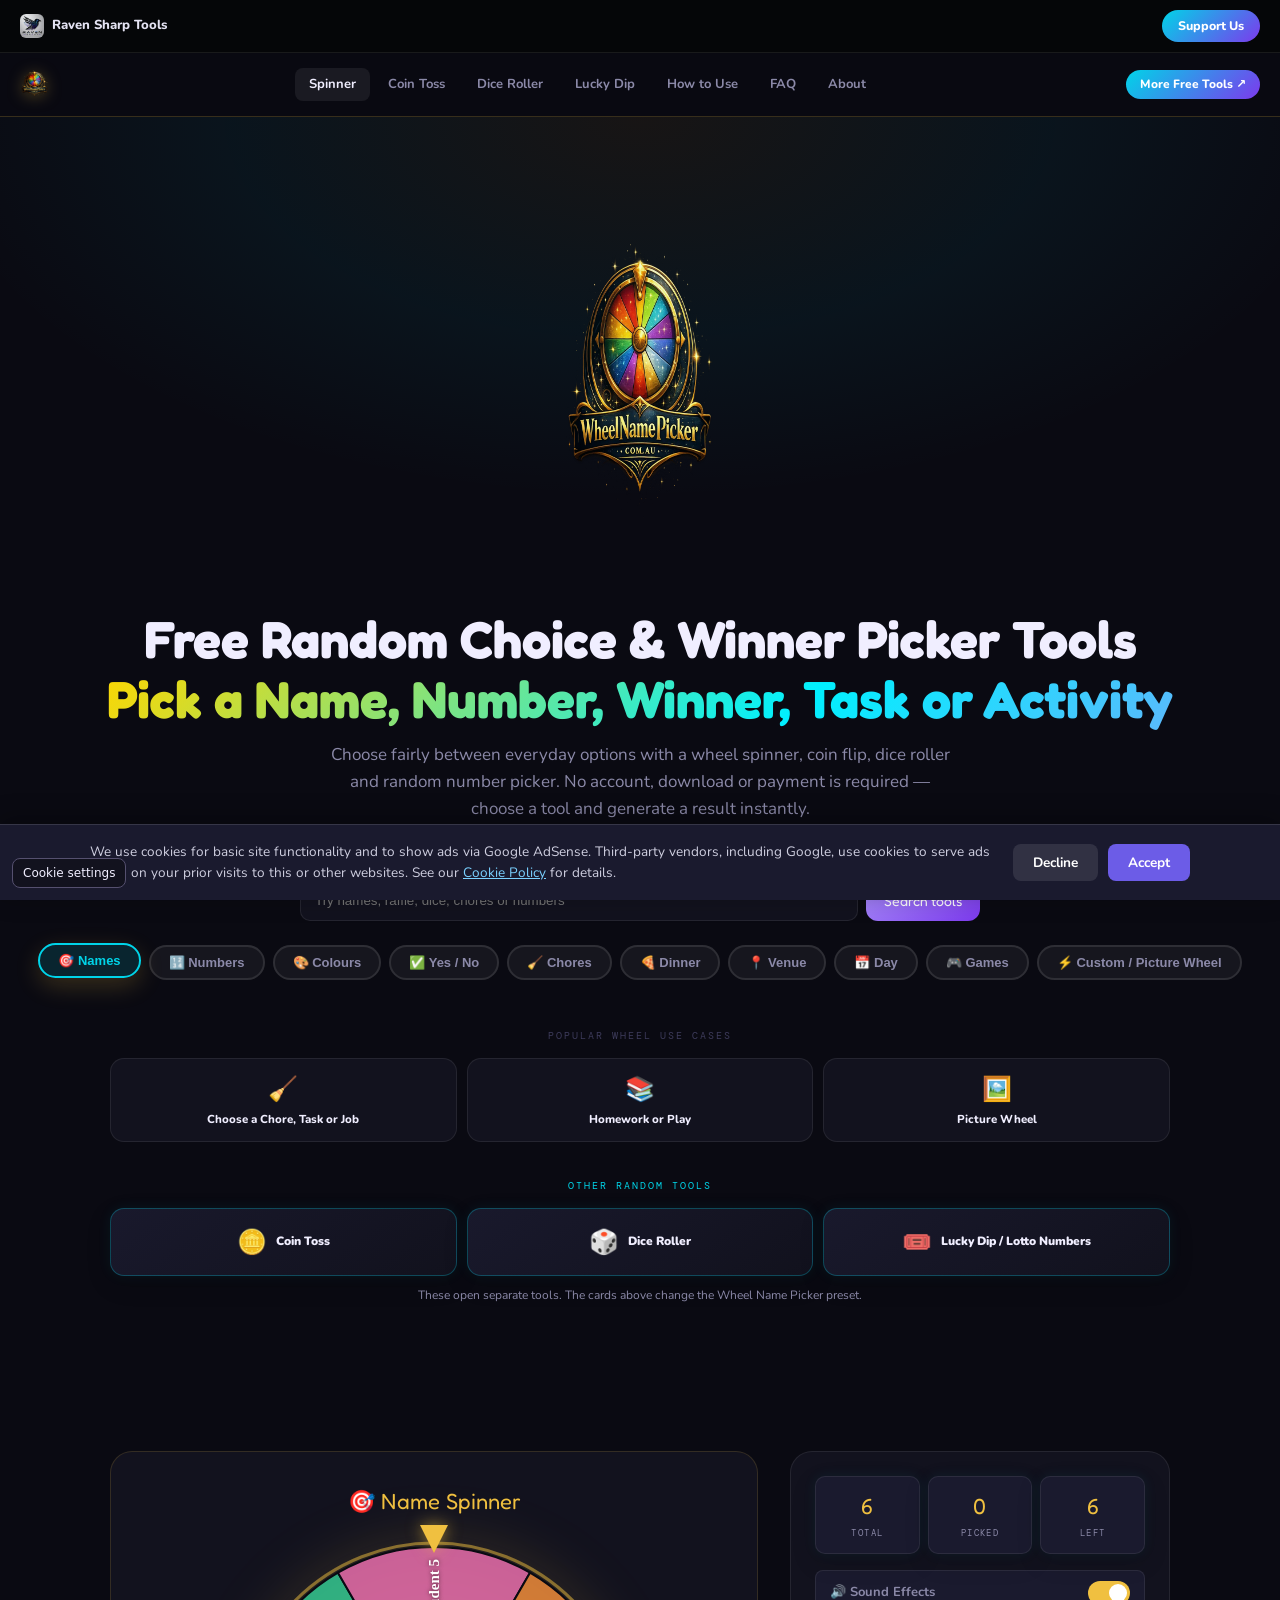
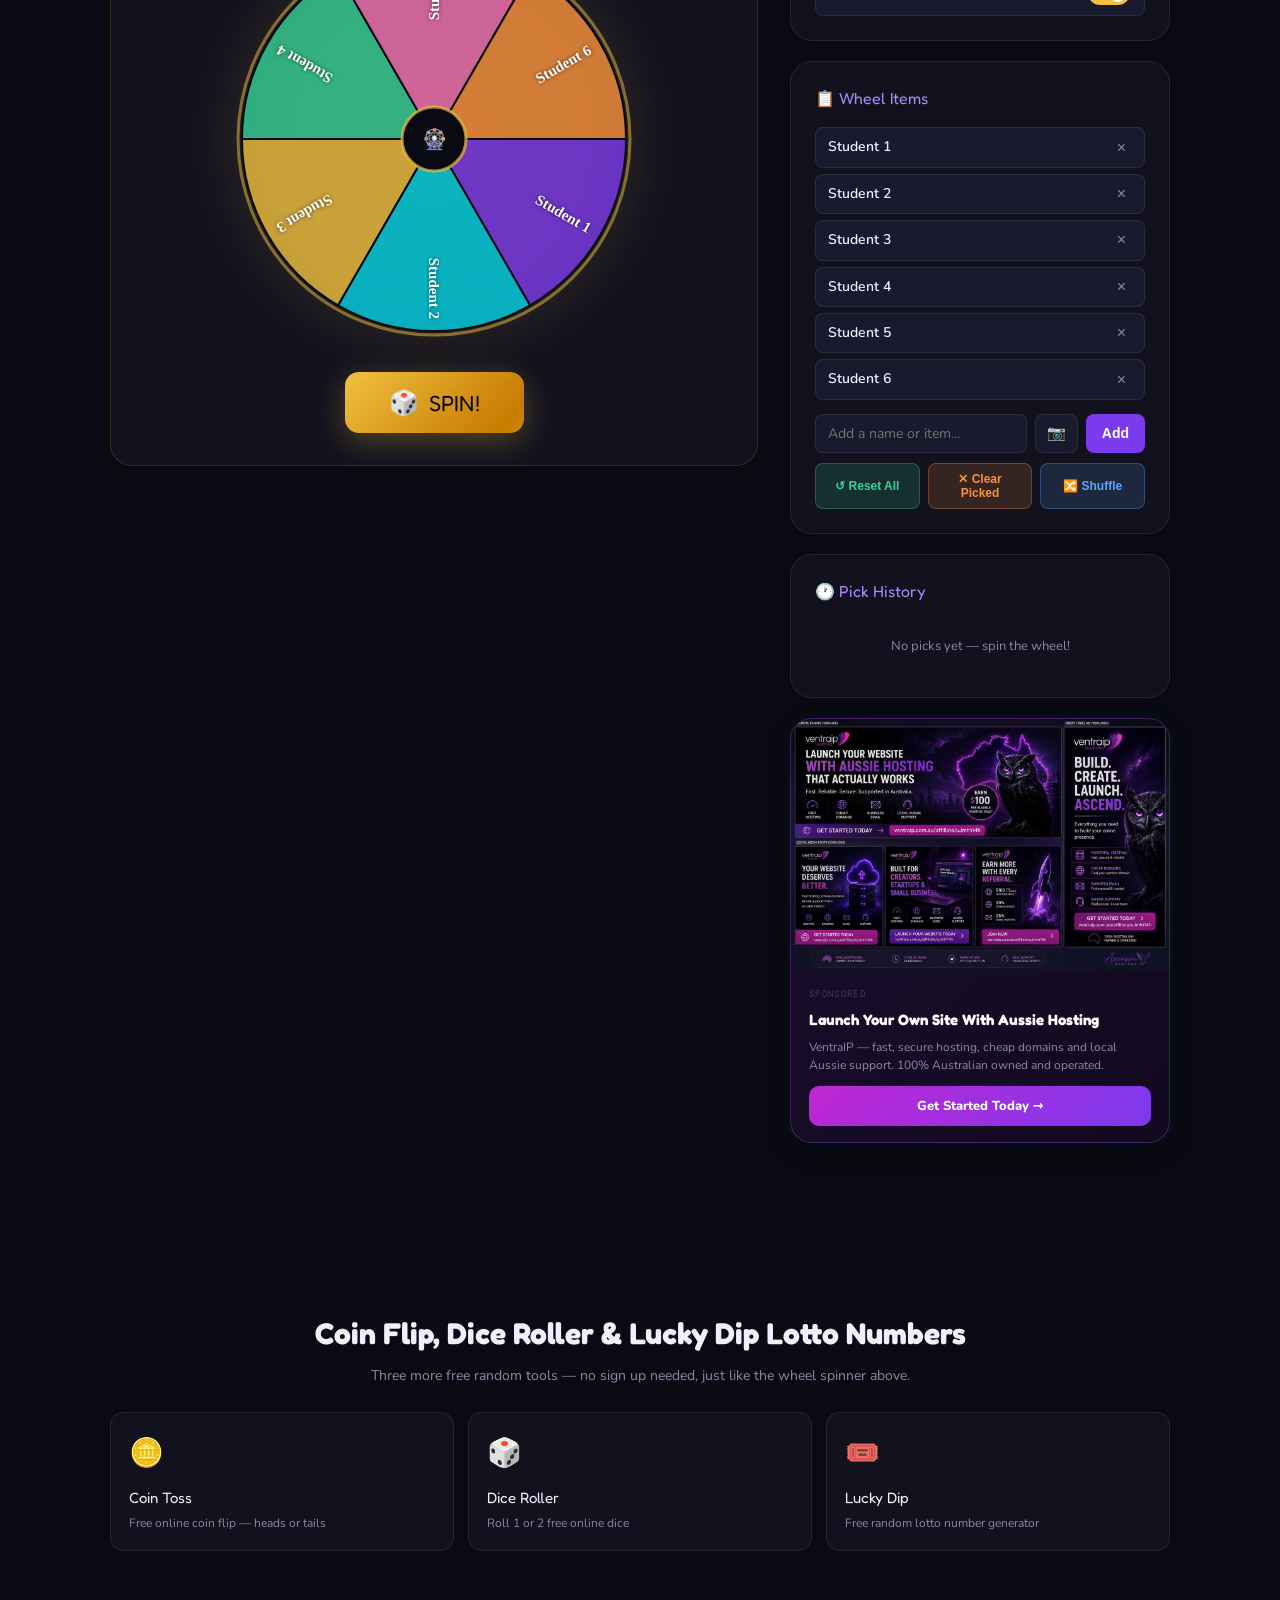
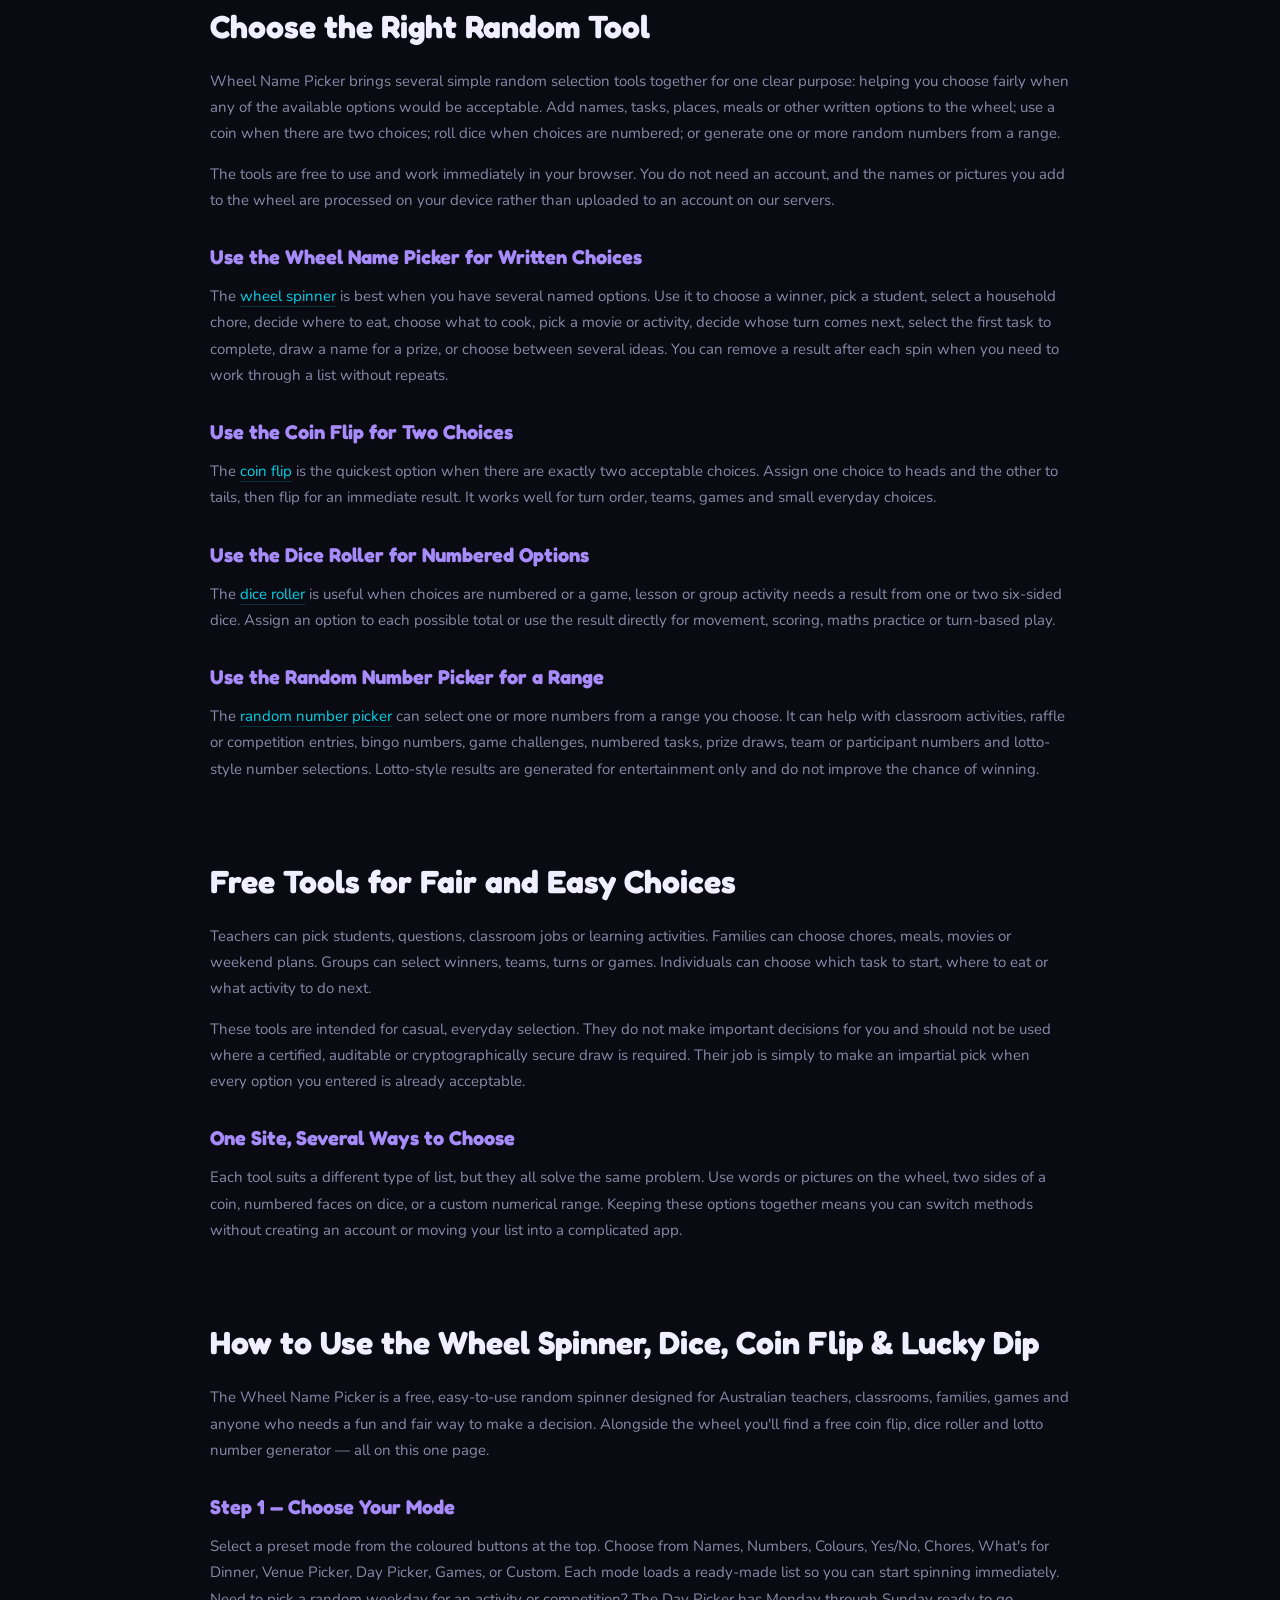
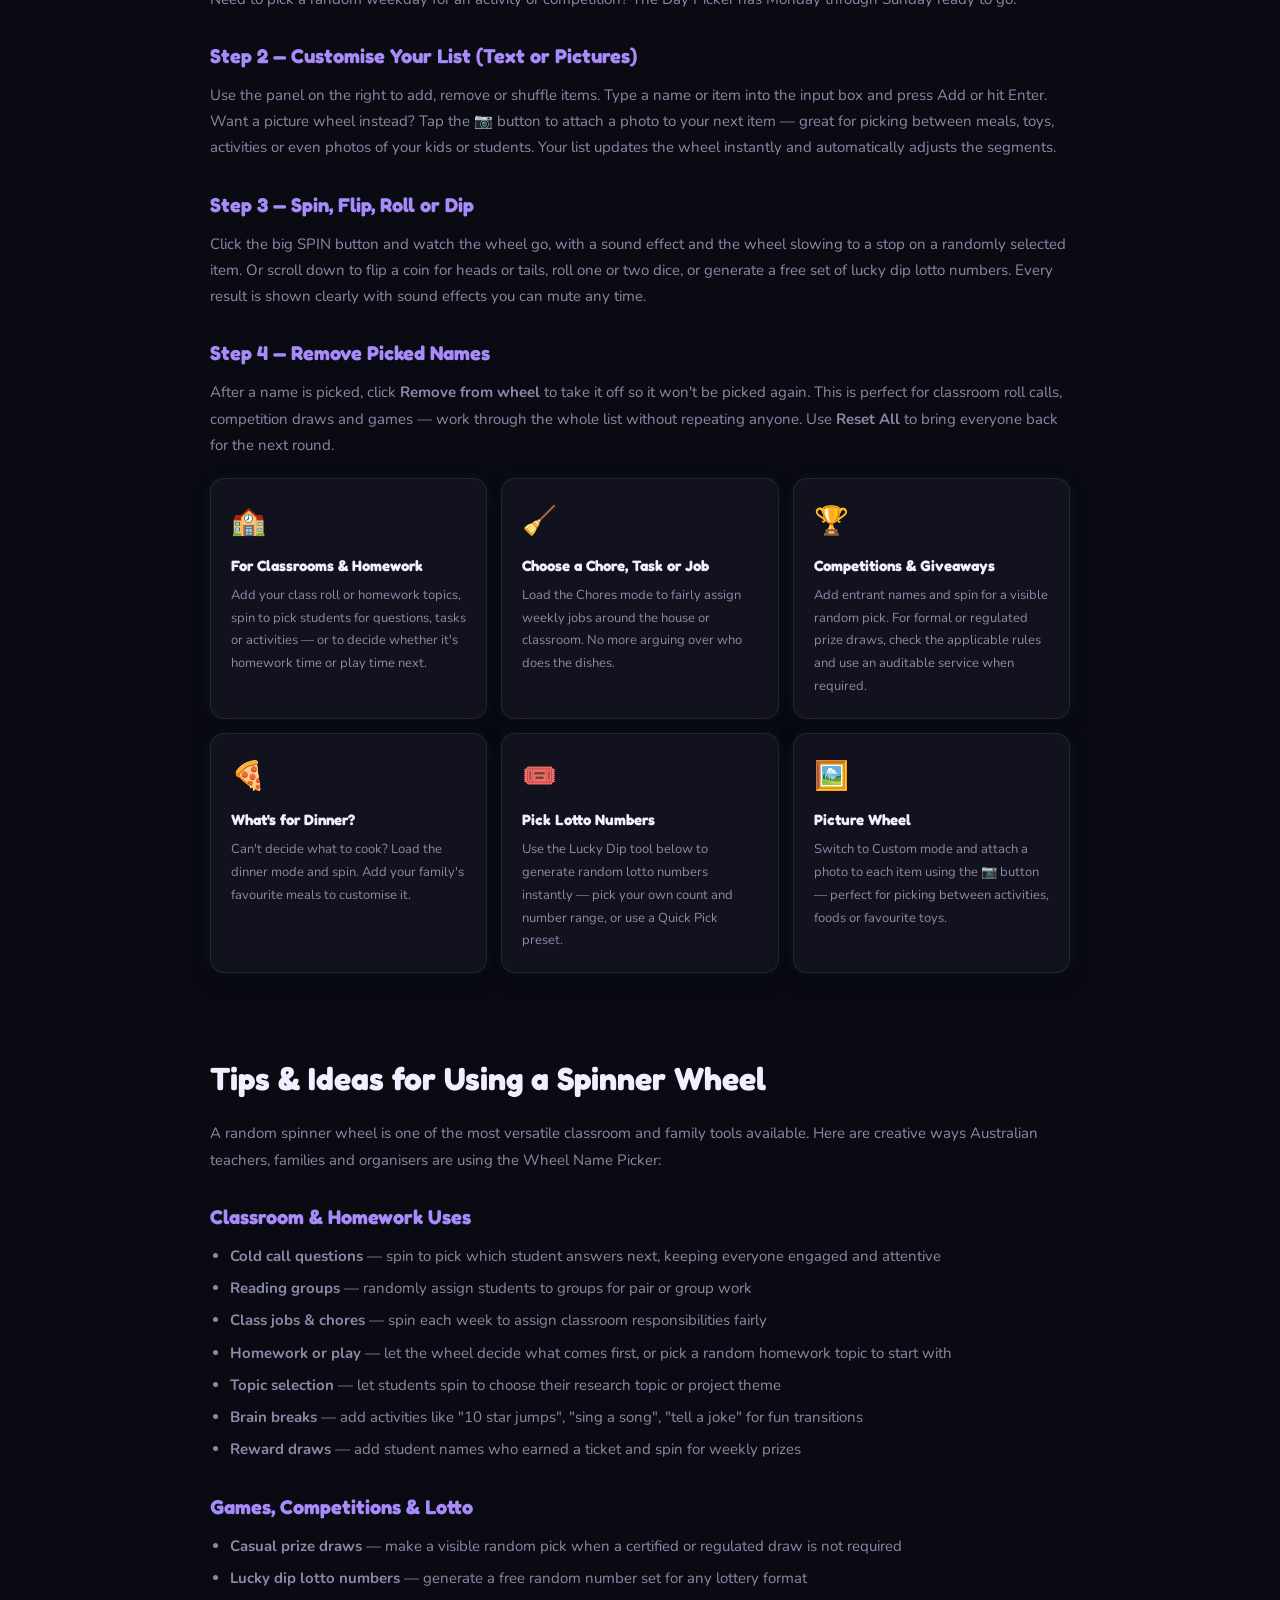
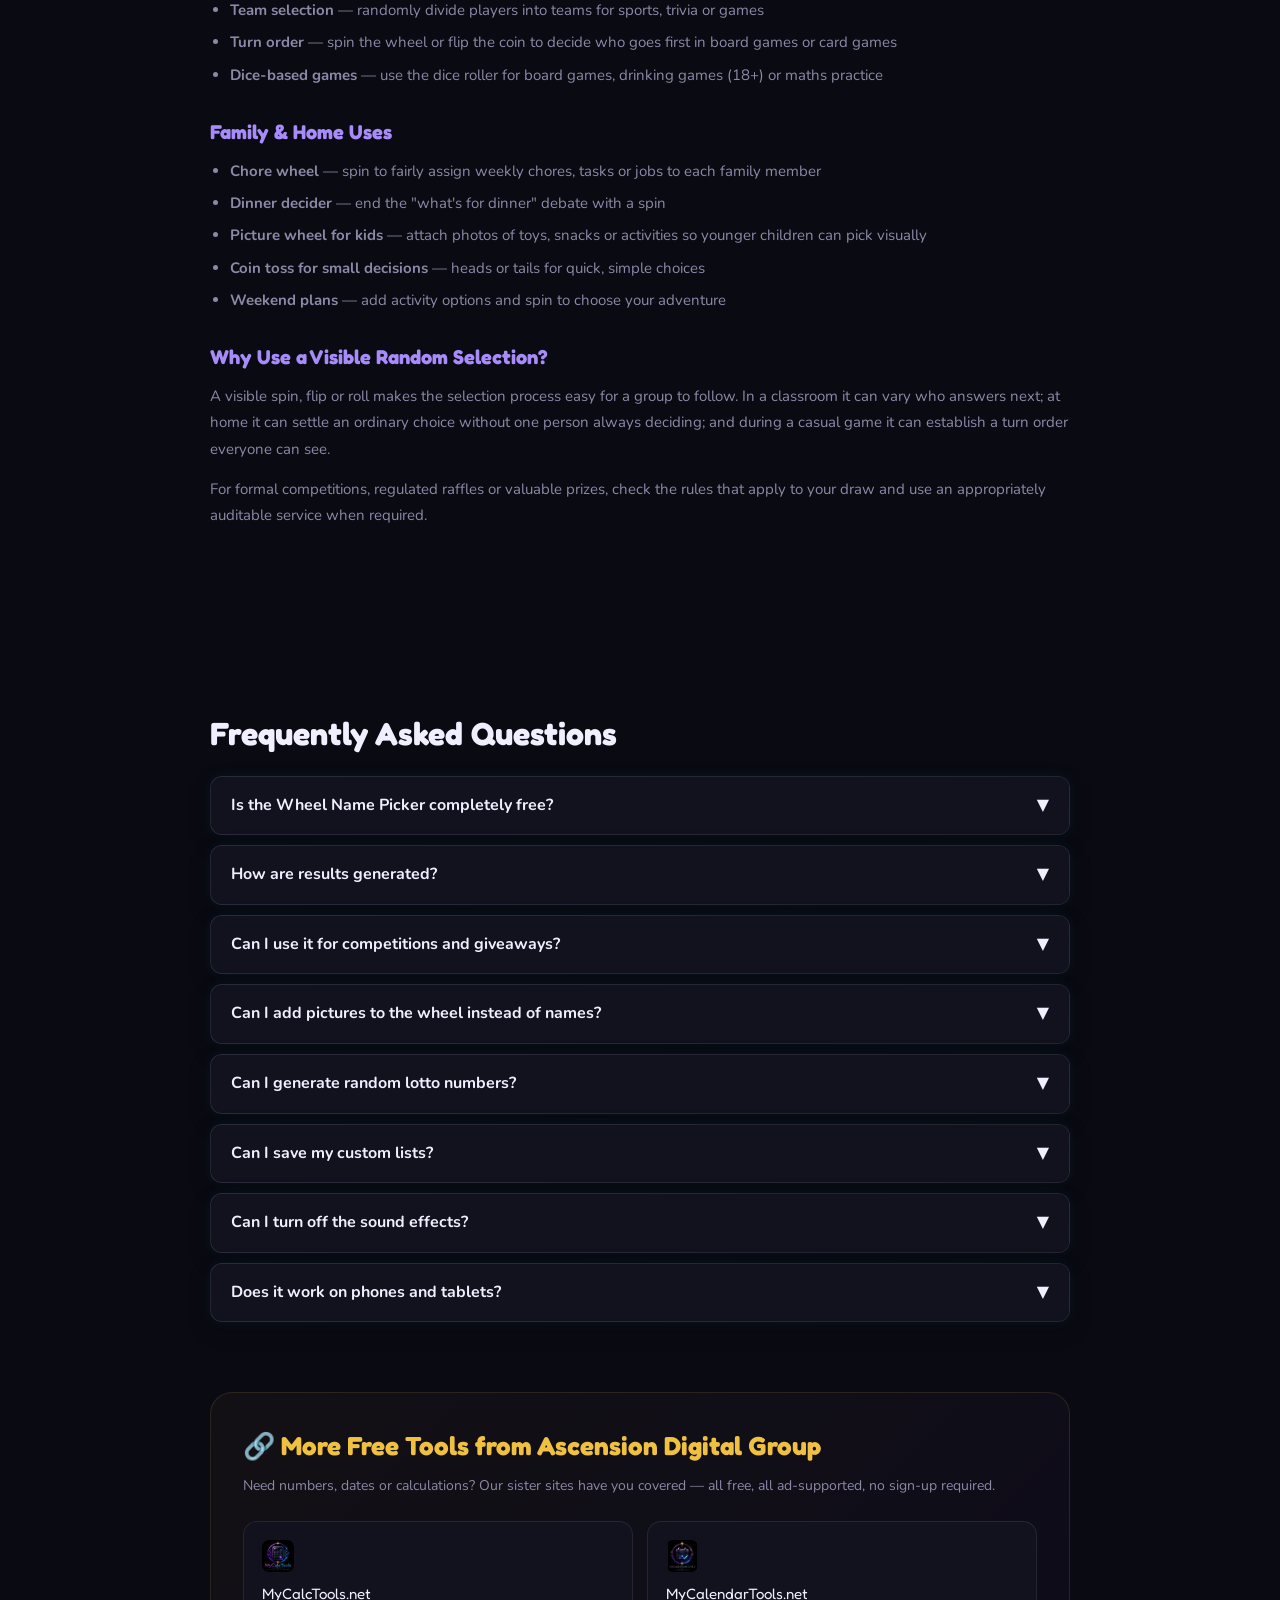
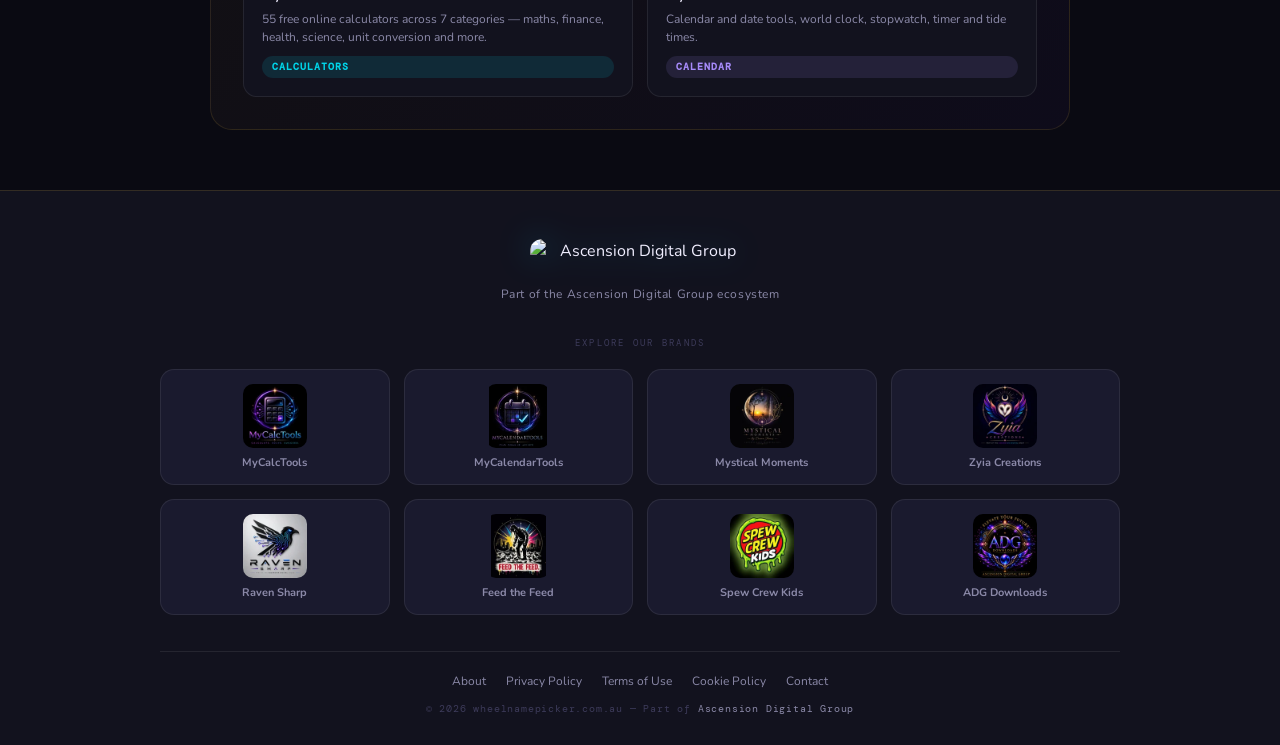
==== index.html @ 448957c5 "Fix Wheel overlap footer branding and missed card colours" ====
<!DOCTYPE html>
<html lang="en">
<head>
<meta charset="UTF-8"/>
<meta name="viewport" content="width=device-width,initial-scale=1.0"/>
<meta name="description" content="Free wheel spinner and random picker for names, numbers, chores, classrooms and games, plus coin flip, dice roller and lucky-dip tools. No sign-up.">
<meta name="keywords" content="wheel spinner, random name picker, classroom spinner, teacher tool, random picker australia, name wheel, spin the wheel, random game picker, competition wheel, prize draw, raffle wheel, weekday picker, random number generator, colour picker, classroom games, party games, teacher resources australia, decision maker, random selector, school activities, giveaway picker, team picker, group selector, random day picker, what to eat spinner, venue picker, activity wheel, brain break games, student picker, cold call tool, chore wheel, family games, random choice maker, fair picker, equal chance, classroom management, engagement tool, coin flip online, coin toss online free, online dice roller, roll a dice online, lotto number generator australia, lucky dip generator, random lotto numbers, pick lotto numbers online, quick pick lotto, chore picker for kids, homework picker, random picker for kids, picture wheel spinner, spin the wheel with photos"/>
<title>Free Wheel Spinner &amp; Random Name Picker</title>

<!-- Open Graph -->
<meta property="og:title" content="Wheel Name Picker — Free Random Spinner, Dice Roller, Coin Flip & Lotto Numbers"/>
<meta property="og:description" content="Free random spinner for teachers, classrooms, families and games. Spin to pick names, numbers, colours, weekdays, chores, venues and lotto numbers. Plus a free coin flip, dice roller and lucky dip generator. No sign up needed."/>
<meta property="og:type" content="website"/>
<meta property="og:url" content="https://wheelnamepicker.com.au/"/>
<meta property="og:image" content="https://wheelnamepicker.com.au/logo.png"/>
<meta name="twitter:card" content="summary_large_image"/>
<meta name="robots" content="index, follow"/>
<link rel="canonical" href="https://wheelnamepicker.com.au/">

<!-- Schema.org structured data -->
<script type="application/ld+json">
{
  "@context": "https://schema.org",
  "@graph": [
    {
      "@type": "WebApplication",
      "@id": "https://wheelnamepicker.com.au/#app",
      "name": "Wheel Name Picker",
      "url": "https://wheelnamepicker.com.au/",
      "description": "Free online random wheel spinner, coin flip, dice roller and lotto number generator for teachers, classrooms, families and anyone who needs a fair, fun way to make a decision. Pick random names, numbers, colours, weekdays, chores, dinner options, venues and lotto numbers.",
      "applicationCategory": "UtilitiesApplication",
      "operatingSystem": "All",
      "offers": { "@type": "Offer", "price": "0", "priceCurrency": "AUD" },
      "publisher": { "@type": "Organization", "@id": "https://ascensiondigitalgroup.com/#org" }
    },
    {
      "@type": "WebSite",
      "@id": "https://wheelnamepicker.com.au/#site",
      "url": "https://wheelnamepicker.com.au/",
      "name": "Wheel Name Picker",
      "description": "Free random spinner wheel, dice roller, coin flip and lotto number generator for Australian teachers, classrooms, families and games.",
      "publisher": { "@type": "Organization", "@id": "https://ascensiondigitalgroup.com/#org" },
      "potentialAction": {
        "@type": "SearchAction",
        "target": "https://wheelnamepicker.com.au/?q={search_term_string}",
        "query-input": "required name=search_term_string"
      }
    },
    {
      "@type": "Organization",
      "@id": "https://ascensiondigitalgroup.com/#org",
      "name": "Ascension Digital Group",
      "url": "https://ascensiondigitalgroup.com",
      "sameAs": ["https://mycalctools.net","https://mycalendartools.net","https://wheelnamepicker.com.au"]
    },
    {
      "@type": "BreadcrumbList",
      "itemListElement": [{ "@type": "ListItem", "position": 1, "name": "Home", "item": "https://wheelnamepicker.com.au/" }]
    },
    {
      "@type": "FAQPage",
      "mainEntity": [
        { "@type": "Question", "name": "Is the Wheel Name Picker completely free?", "acceptedAnswer": { "@type": "Answer", "text": "Yes — completely free. No sign up, no account, no downloads required. The site is supported by advertising so the tool remains free for everyone." } },
        { "@type": "Question", "name": "Is the result truly random?", "acceptedAnswer": { "@type": "Answer", "text": "Yes. The wheel, dice, coin and lotto generator all use JavaScript's built-in random number generator. Every item or number has an equal chance of being selected." } },
        { "@type": "Question", "name": "Can I use this for competitions and prize draws?", "acceptedAnswer": { "@type": "Answer", "text": "Absolutely. Add all participant names, spin to pick a winner. Each entry has an equal and fair chance of being selected, making it ideal for giveaways, raffles and competitions." } },
        { "@type": "Question", "name": "Does it work on phones and tablets?", "acceptedAnswer": { "@type": "Answer", "text": "Yes — fully responsive and works on all devices including iPhones, Android phones, iPads and tablets." } },
        { "@type": "Question", "name": "Can I generate random lotto numbers?", "acceptedAnswer": { "@type": "Answer", "text": "Yes. The Lucky Dip tool generates random lotto-style number sets — choose how many numbers and the maximum number, or use the Quick Pick presets for standard Australian lotto formats." } },
        { "@type": "Question", "name": "Can I add pictures to the wheel instead of just names?", "acceptedAnswer": { "@type": "Answer", "text": "Yes. Use the image upload option next to the add-item box to attach a photo to any wheel segment — great for picking between foods, toys, activities or photos of your kids." } }
      ]
    }
  ]
}
</script>

<link rel="preconnect" href="https://fonts.googleapis.com"/>
<link href="https://fonts.googleapis.com/css2?family=Nunito:wght@400;600;700;800;900&family=Fredoka+One&family=DM+Mono:wght@400;500&display=swap" rel="stylesheet"/>



<style>
*,*::before,*::after{box-sizing:border-box;margin:0;padding:0}
html{scroll-behavior:smooth}
:root{
  --bg:#0a0a12;--surf:#12121e;--surf2:#1a1a2e;--bdr:rgba(255,255,255,.08);
  --text:#f0eeff;--muted:#8b89a8;--subtle:#3d3b5a;
  --cyan:#00d4e8;--cyan2:#00f0ff;--violet:#7c3aed;--violet2:#a78bfa;
  --gold:#f0c040;--gold2:#ffd700;--green:#34d399;--pink:#f472b6;--orange:#fb923c;
  --red:#f87171;--blue:#60a5fa;
  --ff:'Nunito',system-ui,sans-serif;--ffd:'Fredoka One',cursive;--ffm:'DM Mono',monospace;
  --r:14px;--r2:22px;
}
body{font-family:var(--ff);background:var(--bg);color:var(--text);line-height:1.6;-webkit-font-smoothing:antialiased;overflow-x:hidden}
a{color:inherit;text-decoration:none}
img{display:block;max-width:100%}
::selection{background:rgba(0,212,232,.2)}
::-webkit-scrollbar{width:4px}::-webkit-scrollbar-thumb{background:var(--violet);border-radius:99px}

@keyframes spin-anim{from{transform:rotate(0deg)}to{transform:rotate(var(--spin-deg,1800deg))}}
@keyframes float{0%,100%{transform:translateY(0)}50%{transform:translateY(-8px)}}
@keyframes pulse{0%,100%{opacity:.6;transform:scale(1)}50%{opacity:1;transform:scale(1.08)}}
@keyframes confetti-fall{0%{transform:translateY(-20px) rotate(0deg);opacity:1}100%{transform:translateY(100vh) rotate(720deg);opacity:0}}
@keyframes pop-in{0%{transform:scale(.5);opacity:0}60%{transform:scale(1.15)}100%{transform:scale(1);opacity:1}}
@keyframes shimmer{0%,100%{background-position:0% 50%}50%{background-position:100% 50%}}
@keyframes fade-up{from{opacity:0;transform:translateY(20px)}to{opacity:1;transform:translateY(0)}}
@keyframes gold-glow{0%,100%{filter:drop-shadow(0 0 8px rgba(240,192,64,.4))}50%{filter:drop-shadow(0 0 18px rgba(240,192,64,.8))}}
@keyframes coin-flip{0%{transform:rotateY(0)}100%{transform:rotateY(var(--coin-deg,1800deg))}}
@keyframes dice-roll{0%{transform:rotate(0) scale(1)}50%{transform:rotate(180deg) scale(1.15)}100%{transform:rotate(360deg) scale(1)}}

/* NAV */
.rs-raven-strip{background:#050608;border-bottom:1px solid rgba(255,255,255,.08);padding:10px 20px;display:flex;align-items:center;justify-content:space-between;gap:12px}
.rs-raven-strip-link{display:flex;align-items:center;gap:8px;text-decoration:none;opacity:.95;transition:opacity .2s}
.rs-raven-strip-link:hover{opacity:1}
.rs-raven-strip-link img{width:24px;height:24px;border-radius:6px;object-fit:cover}
.rs-raven-strip-link span{font-family:'Nunito',sans-serif;font-size:.82rem;font-weight:800;color:#f0eeff;white-space:nowrap}
.rs-support-btn{background:linear-gradient(135deg,var(--cyan),var(--violet));color:#fff;font-family:'Nunito',sans-serif;font-size:.78rem;font-weight:800;padding:6px 16px;border-radius:20px;text-decoration:none;white-space:nowrap;transition:opacity .2s}
.rs-support-btn:hover{opacity:.88}
/* AD SLOT WRAPPER — fixed reservation, no more collapsing gaps */
.ad-slot-wrap{max-width:970px;margin:0 auto;padding:0 20px 16px;min-height:100px;display:flex;align-items:center;justify-content:center;overflow:hidden}
.ad-slot-wrap .adsbygoogle{width:100%;max-height:280px}
nav{position:sticky;top:0;z-index:100;background:rgba(10,10,18,.95);backdrop-filter:blur(16px);border-bottom:1px solid rgba(240,192,64,.2);padding:0 20px;height:64px;display:flex;align-items:center;justify-content:space-between}
.nav-logo{display:flex;align-items:center;gap:10px}
.nav-logo img{height:44px;width:auto;filter:drop-shadow(0 2px 8px rgba(240,192,64,.3))}
.nav-logo-text{font-family:var(--ffd);font-size:18px;color:var(--gold);display:none}
.nav-links{display:flex;gap:4px}
.nav-links a{padding:6px 14px;font-size:13px;font-weight:700;color:var(--muted);border-radius:8px;transition:all .2s}
.nav-links a:hover,.nav-links a.active{color:var(--text);background:rgba(255,255,255,.07)}
.nav-right{display:flex;align-items:center;gap:8px}
.nav-badge{background:linear-gradient(135deg,var(--cyan),var(--violet));padding:5px 14px;border-radius:20px;font-size:12px;font-weight:800;color:#fff;transition:opacity .2s}
.nav-badge:hover{opacity:.85}

/* HERO */
.hero{text-align:center;padding:52px 20px 36px;position:relative;overflow:hidden}
.hero::before{content:'';position:absolute;inset:0;background:radial-gradient(ellipse 80% 60% at 50% 0%,rgba(240,192,64,.06) 0%,rgba(0,212,232,.05) 40%,transparent 70%)}
.hero-logo{margin:0 auto 20px;width:160px;animation:gold-glow 3s ease-in-out infinite}
.hero h1{font-family:var(--ffd);font-size:clamp(28px,5vw,52px);line-height:1.15;margin-bottom:12px}
.hero h1 span{background:linear-gradient(135deg,var(--gold2),var(--cyan2),var(--violet2),var(--gold2));background-size:200%;-webkit-background-clip:text;-webkit-text-fill-color:transparent;background-clip:text;animation:shimmer 4s ease infinite}
.hero p{font-size:17px;color:var(--muted);max-width:620px;margin:0 auto 24px}
.mode-pills{display:flex;flex-wrap:wrap;gap:8px;justify-content:center;margin-bottom:12px}
.mode-pill{padding:8px 18px;border-radius:30px;font-size:13px;font-weight:800;cursor:pointer;border:2px solid transparent;transition:all .25s;display:flex;align-items:center;gap:6px}
.mode-pill:hover{transform:translateY(-2px)}
.mode-pill.active{transform:translateY(-2px);box-shadow:0 8px 24px rgba(240,192,64,.2)}

/* USE CASES STRIP */
.usecase-strip{max-width:1100px;margin:0 auto;padding:0 20px 36px}
.usecase-strip-label{font-family:var(--ffm);font-size:10px;letter-spacing:.2em;text-transform:uppercase;color:var(--subtle);text-align:center;margin-bottom:14px}
.usecase-grid{display:grid;grid-template-columns:repeat(auto-fit,minmax(150px,1fr));gap:10px}
.usecase-card{background:var(--surf);border:1px solid var(--bdr);border-radius:14px;padding:14px 10px;text-align:center;cursor:pointer;transition:all .2s}
.usecase-card:hover{border-color:rgba(240,192,64,.4);transform:translateY(-2px);background:var(--surf2)}
.usecase-card .uc-icon{font-size:24px;margin-bottom:6px}
.usecase-card .uc-label{font-size:11.5px;font-weight:800;color:var(--text)}
.usecase-card{font-family:var(--ff);color:inherit;width:100%}
.tool-shortcuts{max-width:1100px;margin:0 auto;padding:0 20px 40px}
.tool-shortcuts-label{font-family:var(--ffm);font-size:10px;letter-spacing:.2em;text-transform:uppercase;color:var(--cyan);text-align:center;margin-bottom:14px}
.tool-shortcuts-grid{display:grid;grid-template-columns:repeat(3,minmax(0,1fr));gap:10px}
.tool-shortcut-card{display:flex;align-items:center;justify-content:center;gap:9px;background:linear-gradient(145deg,rgba(26,26,46,.96),rgba(18,18,30,.96));border:1px solid rgba(0,212,232,.28);border-radius:14px;padding:14px 12px;text-align:center;transition:all .2s;box-shadow:0 8px 24px rgba(0,0,0,.16),0 0 14px rgba(0,212,232,.07)}
.tool-shortcut-card:hover{border-color:rgba(0,212,232,.55);transform:translateY(-2px);box-shadow:0 10px 28px rgba(0,0,0,.2),0 0 20px rgba(0,212,232,.12)}
.tip-card,.stat-box,.faq-item,.affiliate-panel{background:linear-gradient(145deg,rgba(26,26,46,.96),rgba(18,18,30,.96));border:1px solid rgba(124,58,237,.34);box-shadow:0 8px 24px rgba(0,0,0,.16),0 0 14px rgba(0,212,232,.07)}
.tip-card:hover,.faq-item:hover{border-color:rgba(0,212,232,.5);box-shadow:0 10px 28px rgba(0,0,0,.2),0 0 20px rgba(0,212,232,.12)}
.tool-shortcut-card .tool-icon{font-size:24px}
.tool-shortcut-card .tool-label{font-size:12px;font-weight:900;color:var(--text)}
.tool-shortcuts-note{font-size:12px;color:var(--muted);text-align:center;margin-top:10px}
@media(max-width:620px){.tool-shortcuts-grid{grid-template-columns:1fr}.tool-shortcut-card{justify-content:flex-start;padding-left:20px}}

/* MAIN LAYOUT */
.main-wrap{max-width:1100px;margin:0 auto;padding:0 20px 60px;display:grid;grid-template-columns:1fr 380px;gap:32px;align-items:start}
@media(max-width:860px){.main-wrap{grid-template-columns:1fr}}

/* WHEEL CONTAINER */
.wheel-wrap{background:var(--surf);border:1px solid rgba(240,192,64,.15);border-radius:var(--r2);padding:32px;text-align:center;position:relative}
.wheel-title{font-family:var(--ffd);font-size:22px;margin-bottom:20px;color:var(--gold)}
.canvas-wrap{position:relative;display:inline-block;margin-bottom:24px}
#wheelCanvas{border-radius:50%;display:block;filter:drop-shadow(0 0 30px rgba(240,192,64,.2));transition:filter .3s}
#wheelCanvas.spinning{filter:drop-shadow(0 0 50px rgba(240,192,64,.45))}
.wheel-pointer{position:absolute;top:-14px;left:50%;transform:translateX(-50%);width:0;height:0;border-left:14px solid transparent;border-right:14px solid transparent;border-top:28px solid var(--gold);filter:drop-shadow(0 0 8px rgba(240,192,64,.6));z-index:10}
.spin-btn{display:inline-flex;align-items:center;gap:10px;padding:16px 44px;border-radius:14px;font-family:var(--ffd);font-size:22px;background:linear-gradient(135deg,var(--gold),#c87c00,var(--gold));background-size:200%;color:#0a0a12;border:none;cursor:pointer;transition:all .3s;box-shadow:0 8px 32px rgba(240,192,64,.3);animation:shimmer 3s ease infinite}
.spin-btn:hover:not(:disabled){transform:translateY(-3px);box-shadow:0 12px 40px rgba(240,192,64,.5)}
.spin-btn:disabled{opacity:.5;cursor:not-allowed;transform:none}
.spin-btn .icon{font-size:24px;animation:float 2s ease-in-out infinite}
.result-banner{margin-top:24px;padding:20px 28px;border-radius:16px;background:linear-gradient(135deg,rgba(240,192,64,.1),rgba(0,212,232,.08));border:2px solid rgba(240,192,64,.35);display:none;animation:pop-in .4s ease}
.result-banner.show{display:block}
.result-label{font-family:var(--ffm);font-size:11px;letter-spacing:.2em;text-transform:uppercase;color:var(--muted);margin-bottom:6px}
.result-value{font-family:var(--ffd);font-size:32px;color:var(--gold2)}
.result-img{width:64px;height:64px;border-radius:12px;object-fit:cover;margin:0 auto 8px;border:2px solid var(--gold)}
.result-actions{display:flex;gap:8px;justify-content:center;margin-top:14px;flex-wrap:wrap}
.btn-sm{padding:7px 16px;border-radius:8px;font-size:13px;font-weight:700;border:none;cursor:pointer;transition:all .2s}
.btn-remove{background:rgba(248,113,113,.15);color:var(--red);border:1px solid rgba(248,113,113,.3)}
.btn-remove:hover{background:rgba(248,113,113,.25)}
.btn-again{background:rgba(240,192,64,.15);color:var(--gold);border:1px solid rgba(240,192,64,.3)}
.btn-again:hover{background:rgba(240,192,64,.25)}

/* SIDEBAR */
.sidebar{display:flex;flex-direction:column;gap:20px}
.panel{background:var(--surf);border:1px solid var(--bdr);border-radius:var(--r2);padding:24px}
.panel-title{font-family:var(--ffd);font-size:16px;color:var(--violet2);margin-bottom:16px;display:flex;align-items:center;gap:8px}
.items-list{display:flex;flex-direction:column;gap:6px;max-height:280px;overflow-y:auto;margin-bottom:14px}
.item-row{display:flex;align-items:center;justify-content:space-between;padding:8px 12px;border-radius:8px;background:var(--surf2);border:1px solid var(--bdr);font-size:14px;font-weight:600;gap:8px}
.item-row .item-left{display:flex;align-items:center;gap:8px;overflow:hidden}
.item-row img.item-thumb{width:24px;height:24px;border-radius:6px;object-fit:cover;flex-shrink:0}
.item-row .del{background:none;border:none;color:var(--muted);cursor:pointer;font-size:16px;padding:2px 6px;border-radius:4px;transition:color .2s}
.item-row .del:hover{color:var(--red)}
.item-row.picked{opacity:.4;text-decoration:line-through}
.add-wrap{display:flex;gap:8px}
.add-input{flex:1;background:var(--surf2);border:1px solid var(--bdr);border-radius:8px;padding:9px 12px;color:var(--text);font-family:var(--ff);font-size:14px;outline:none;transition:border-color .2s;min-width:0}
.add-input:focus{border-color:var(--gold)}
.add-btn{padding:9px 16px;border-radius:8px;background:var(--violet);color:#fff;border:none;cursor:pointer;font-weight:700;font-size:14px;transition:all .2s}
.add-btn:hover{background:var(--violet2)}
.img-btn{padding:9px 11px;border-radius:8px;background:var(--surf2);border:1px solid var(--bdr);color:var(--muted);cursor:pointer;font-size:15px;transition:all .2s}
.img-btn:hover{border-color:var(--gold);color:var(--gold)}
.img-preview-row{display:none;align-items:center;gap:8px;margin-top:8px;padding:6px 10px;background:var(--surf2);border-radius:8px;font-size:12px;color:var(--muted)}
.img-preview-row.show{display:flex}
.img-preview-row img{width:28px;height:28px;border-radius:6px;object-fit:cover}
.img-preview-row .clear-img{margin-left:auto;background:none;border:none;color:var(--red);cursor:pointer;font-size:13px}
.action-row{display:flex;gap:8px;flex-wrap:wrap;margin-top:10px}
.action-btn{flex:1;min-width:80px;padding:8px 12px;border-radius:8px;font-size:12px;font-weight:700;border:none;cursor:pointer;transition:all .2s}
.btn-reset{background:rgba(52,211,153,.15);color:var(--green);border:1px solid rgba(52,211,153,.3)}
.btn-reset:hover{background:rgba(52,211,153,.25)}
.btn-clear-picked{background:rgba(251,146,60,.15);color:var(--orange);border:1px solid rgba(251,146,60,.3)}
.btn-clear-picked:hover{background:rgba(251,146,60,.25)}
.btn-shuffle{background:rgba(96,165,250,.15);color:var(--blue);border:1px solid rgba(96,165,250,.3)}
.btn-shuffle:hover{background:rgba(96,165,250,.25)}

/* SOUND TOGGLE */
.sound-row{display:flex;align-items:center;justify-content:space-between;padding:10px 14px;background:var(--surf2);border-radius:8px;border:1px solid var(--bdr)}
.sound-row span{font-size:13px;font-weight:700;color:var(--muted)}
.toggle{position:relative;width:42px;height:24px;cursor:pointer}
.toggle input{opacity:0;width:0;height:0}
.toggle-slider{position:absolute;inset:0;background:var(--subtle);border-radius:12px;transition:.3s}
.toggle-slider::before{content:'';position:absolute;width:18px;height:18px;left:3px;bottom:3px;background:#fff;border-radius:50%;transition:.3s}
.toggle input:checked+.toggle-slider{background:var(--gold)}
.toggle input:checked+.toggle-slider::before{transform:translateX(18px)}

/* STATS */
.stats-row{display:grid;grid-template-columns:1fr 1fr 1fr;gap:8px;margin-bottom:16px}
.stat-box{text-align:center;padding:12px 8px;background:var(--surf2);border-radius:10px;border:1px solid var(--bdr)}
.stat-n{font-family:var(--ffd);font-size:22px;color:var(--gold)}
.stat-l{font-family:var(--ffm);font-size:9px;letter-spacing:.15em;text-transform:uppercase;color:var(--muted);margin-top:2px}

/* HISTORY */
.history-list{display:flex;flex-direction:column;gap:6px;max-height:180px;overflow-y:auto}
.history-item{display:flex;align-items:center;justify-content:space-between;padding:7px 12px;border-radius:8px;background:var(--surf2);font-size:13px}
.history-item .hi-name{font-weight:700}
.history-item .hi-time{font-family:var(--ffm);font-size:10px;color:var(--muted)}
.history-empty{font-size:13px;color:var(--muted);text-align:center;padding:16px}

/* MINI TOOLS: COIN / DICE / LUCKY DIP */
.mini-tools{max-width:1100px;margin:0 auto;padding:0 20px 50px}
.mini-tools-head{text-align:center;margin-bottom:24px}
.mini-tools-head h2{font-family:var(--ffd);font-size:30px;color:var(--text);margin-bottom:8px}
.mini-tools-head p{font-size:14px;color:var(--muted)}
.mini-grid{display:grid;grid-template-columns:repeat(3,1fr);gap:20px}
@media(max-width:860px){.mini-grid{grid-template-columns:1fr}}
.mini-card{background:var(--surf);border:1px solid var(--bdr);border-radius:var(--r2);padding:28px 24px;text-align:center}
.mini-card h3{font-family:var(--ffd);font-size:19px;margin-bottom:6px;color:var(--gold)}
.mini-card .mini-sub{font-size:12.5px;color:var(--muted);margin-bottom:20px}

/* COIN */
.coin-stage{display:flex;justify-content:center;margin-bottom:18px;perspective:600px}
.coin{width:110px;height:110px;border-radius:50%;display:flex;align-items:center;justify-content:center;font-family:var(--ffd);font-size:15px;color:#0a0a12;background:linear-gradient(135deg,var(--gold2),var(--gold),#c87c00);box-shadow:0 8px 28px rgba(240,192,64,.35);border:3px solid #ffe9a8;transform-style:preserve-3d}
.coin.flipping{animation:coin-flip 1.1s cubic-bezier(.25,.8,.4,1)}
.coin-result{font-family:var(--ffd);font-size:24px;color:var(--gold2);min-height:32px;margin-bottom:14px}

/* DICE */
.dice-stage{display:flex;justify-content:center;gap:16px;margin-bottom:18px;flex-wrap:wrap}
.die{width:78px;height:78px;border-radius:16px;background:linear-gradient(145deg,#fff,#e6e6f0);display:grid;grid-template-columns:1fr 1fr 1fr;grid-template-rows:1fr 1fr 1fr;padding:12px;box-shadow:0 8px 24px rgba(0,0,0,.35);border:2px solid #d8d8e8}
.die.rolling{animation:dice-roll .5s ease-in-out 3}
.die .pip{width:13px;height:13px;border-radius:50%;background:#1a1a2e;align-self:center;justify-self:center;opacity:0}
.dice-result{font-family:var(--ffd);font-size:20px;color:var(--gold2);min-height:28px;margin-bottom:14px}
.dice-count-row{display:flex;gap:6px;justify-content:center;margin-bottom:16px}
.dice-count-btn{padding:6px 14px;border-radius:8px;font-size:12px;font-weight:800;border:1px solid var(--bdr);background:var(--surf2);color:var(--muted);cursor:pointer;transition:all .2s}
.dice-count-btn.active{border-color:var(--gold);color:var(--gold);background:rgba(240,192,64,.1)}

/* LUCKY DIP */
.lotto-balls{display:flex;flex-wrap:wrap;gap:8px;justify-content:center;margin-bottom:16px;min-height:48px;align-items:center}
.lotto-ball{width:42px;height:42px;border-radius:50%;background:linear-gradient(135deg,var(--violet2),var(--violet));display:flex;align-items:center;justify-content:center;font-family:var(--ffd);font-size:15px;color:#fff;box-shadow:0 4px 14px rgba(124,58,237,.4);animation:pop-in .35s ease}
.lotto-presets{display:flex;flex-wrap:wrap;gap:6px;justify-content:center;margin-bottom:14px}
.lotto-preset-btn{padding:6px 12px;border-radius:20px;font-size:11px;font-weight:800;border:1px solid var(--bdr);background:var(--surf2);color:var(--muted);cursor:pointer;transition:all .2s}
.lotto-preset-btn.active{border-color:var(--violet2);color:var(--violet2);background:rgba(124,58,237,.1)}
.lotto-custom-row{display:flex;gap:8px;margin-bottom:14px;justify-content:center;flex-wrap:wrap}
.lotto-custom-row label{font-size:11px;color:var(--muted);display:flex;flex-direction:column;gap:4px;text-align:left}
.lotto-custom-row input{width:70px;background:var(--surf2);border:1px solid var(--bdr);border-radius:8px;padding:7px 10px;color:var(--text);font-family:var(--ff);font-size:13px;outline:none}

.mini-btn{display:inline-flex;align-items:center;gap:8px;padding:13px 30px;border-radius:12px;font-family:var(--ffd);font-size:17px;border:none;cursor:pointer;transition:all .25s;color:#fff}
.mini-btn:hover{transform:translateY(-2px)}
.mini-btn.coin-btn{background:linear-gradient(135deg,var(--gold),#c87c00);color:#0a0a12}
.mini-btn.dice-btn{background:linear-gradient(135deg,var(--blue),#3b6fd4)}
.mini-btn.lotto-btn{background:linear-gradient(135deg,var(--violet2),var(--violet))}

/* CONTENT SECTIONS */
.content-section{max-width:900px;margin:0 auto;padding:0 20px 60px}
.content-section h2{font-family:var(--ffd);font-size:32px;margin-bottom:16px;color:var(--text)}
.content-section h3{font-family:var(--ffd);font-size:20px;margin:28px 0 10px;color:var(--violet2)}
.content-section p{font-size:15px;color:var(--muted);line-height:1.75;margin-bottom:14px}
.content-section ul{padding-left:20px;color:var(--muted);font-size:15px;line-height:1.75;margin-bottom:14px}
.content-section ul li{margin-bottom:6px}
.content-section a{color:var(--cyan);border-bottom:1px solid rgba(0,212,232,.2);transition:border-color .2s}
.content-section a:hover{border-color:var(--cyan)}
.tip-grid{display:grid;grid-template-columns:repeat(auto-fit,minmax(240px,1fr));gap:14px;margin:20px 0}
.tip-card{padding:20px;border-radius:14px;border:1px solid var(--bdr);background:var(--surf)}
.tip-card .tip-icon{font-size:28px;margin-bottom:10px}
.tip-card h4{font-family:var(--ffd);font-size:15px;margin-bottom:6px;color:var(--text)}
.tip-card p{font-size:13px;color:var(--muted);margin:0}
.faq-item{border:1px solid var(--bdr);border-radius:12px;margin-bottom:10px;overflow:hidden}
.faq-q{padding:16px 20px;font-weight:700;cursor:pointer;display:flex;justify-content:space-between;align-items:center;background:var(--surf)}
.faq-q:hover{background:var(--surf2)}
.faq-a{padding:0 20px;max-height:0;overflow:hidden;transition:max-height .3s ease,padding .3s}
.faq-item.open .faq-a{max-height:300px;padding:0 20px 16px}
.faq-arrow{transition:transform .3s}
.faq-item.open .faq-arrow{transform:rotate(180deg)}

/* RELATED TOOLS SECTION */
.related-tools{background:linear-gradient(135deg,rgba(240,192,64,.04),rgba(124,58,237,.04));border:1px solid rgba(240,192,64,.12);border-radius:var(--r2);padding:32px;margin:0 20px 40px;max-width:860px;margin-left:auto;margin-right:auto}
.related-tools h2{font-family:var(--ffd);font-size:26px;margin-bottom:8px;color:var(--gold)}
.related-tools p{font-size:14px;color:var(--muted);margin-bottom:24px}
.tools-grid{display:grid;grid-template-columns:repeat(auto-fit,minmax(200px,1fr));gap:14px}
.tool-card{display:flex;flex-direction:column;padding:18px;border-radius:14px;border:1px solid var(--bdr);background:var(--surf);transition:all .25s;text-decoration:none}
.tool-card:hover{border-color:rgba(240,192,64,.5);transform:translateY(-3px);box-shadow:0 12px 30px rgba(240,192,64,.15)}
.tool-card-icon{font-size:28px;margin-bottom:10px}
.tool-card-icon img{width:32px;height:32px;object-fit:contain;border-radius:7px}
.tool-card-name{font-family:var(--ffd);font-size:15px;color:var(--text);margin-bottom:4px}
.tool-card-desc{font-size:12px;color:var(--muted);line-height:1.5}
.tool-card-tag{margin-top:10px;display:inline-block;padding:3px 10px;border-radius:20px;font-size:10px;font-weight:800;font-family:var(--ffm);letter-spacing:.1em}

/* VENTRAIP AFFILIATE PANEL */
.affiliate-panel{background:linear-gradient(135deg,#1a0e2e,#120a1f);border:1px solid rgba(168,85,247,.3);border-radius:var(--r2);padding:0;overflow:hidden;box-sizing:border-box;width:100%}
.affiliate-panel img{width:100%;display:block}
.affiliate-panel .aff-body{padding:16px 18px}
.affiliate-panel .aff-tag{font-family:var(--ffm);font-size:9px;letter-spacing:.15em;text-transform:uppercase;color:var(--subtle);margin-bottom:6px}
.affiliate-panel h4{font-family:var(--ffd);font-size:15px;color:#fff;margin-bottom:6px}
.affiliate-panel p{font-size:12px;color:var(--muted);margin-bottom:12px;line-height:1.5}
.affiliate-panel .aff-btn{display:block;text-align:center;background:linear-gradient(135deg,#c026d3,#7c3aed);color:#fff;font-weight:800;font-size:13px;padding:10px;border-radius:10px;transition:opacity .2s}
.affiliate-panel .aff-btn:hover{opacity:.88}

/* CONFETTI */
.confetti-piece{position:fixed;width:10px;height:10px;border-radius:2px;pointer-events:none;z-index:9999;animation:confetti-fall 3s ease forwards}

/* ADG FOOTER */
footer{background:var(--surf);border-top:1px solid rgba(240,192,64,.15);padding:48px 20px 28px;margin-top:60px}
.foot-inner{max-width:960px;margin:0 auto}
.foot-adg-header{text-align:center;margin-bottom:32px}
.foot-adg-logo{max-height:52px;width:auto;margin:0 auto 8px;filter:drop-shadow(0 2px 8px rgba(0,212,232,.25))}
.foot-adg-tagline{font-size:12px;color:var(--muted);letter-spacing:.05em}
.foot-brands-label{font-family:var(--ffm);font-size:9px;letter-spacing:.25em;text-transform:uppercase;color:var(--subtle);text-align:center;margin-bottom:18px}
.foot-brands-grid{display:grid;grid-template-columns:repeat(4,1fr);gap:14px;margin-bottom:36px}
@media(max-width:700px){.foot-brands-grid{grid-template-columns:repeat(2,1fr)}}
.foot-brand-item{display:flex;flex-direction:column;align-items:center;gap:8px;padding:14px 10px;background:var(--surf2);border:1px solid var(--bdr);border-radius:14px;transition:all .25s;text-align:center;cursor:pointer}
.foot-brand-item:hover{border-color:rgba(240,192,64,.35);background:rgba(240,192,64,.04);transform:translateY(-3px);box-shadow:0 8px 24px rgba(0,0,0,.25)}
.foot-brand-item img{width:64px;height:64px;object-fit:contain;border-radius:10px}
.foot-brand-item span{font-size:11px;font-weight:700;color:var(--muted);line-height:1.3}
.foot-brand-item:hover span{color:var(--gold)}
.foot-brand-item--adg img{border-radius:6px}
.foot-divider{border:none;border-top:1px solid var(--bdr);margin-bottom:20px}
.foot-bottom{display:flex;flex-direction:column;align-items:center;gap:10px}
.foot-nav-links{display:flex;gap:20px;flex-wrap:wrap;justify-content:center}
.foot-nav-links a{font-size:12px;color:var(--muted);transition:color .2s}
.foot-nav-links a:hover{color:var(--text)}
.foot-copy{font-family:var(--ffm);font-size:10px;letter-spacing:.08em;color:var(--subtle);text-align:center}
.foot-copy a{color:var(--muted);transition:color .2s}
.foot-copy a:hover{color:var(--gold)}
@media(max-width:600px){
  .mode-pills{gap:6px}
  .mode-pill{font-size:12px;padding:6px 12px}
  .main-wrap{padding:0 12px 40px}
  .wheel-wrap{padding:20px}
  nav{padding:0 12px}
  .nav-links{display:none}
}
</style>
<link rel="preload" as="image" href="/assets/perf/logo.webp" fetchpriority="high">
<style>.foot-adg-logo{width:min(220px,70vw)!important;height:auto!important;object-fit:contain!important;border-radius:12px;margin:0 auto 20px!important;display:block!important;filter:drop-shadow(0 0 16px rgba(6,214,255,.3))}</style>
</head>
<body>

<header>
<div class="rs-raven-strip">
  <a href="https://raven-sharp.com" target="_blank" rel="noopener" class="rs-raven-strip-link">
    <img src="/assets/perf/logo-raven-sharp.webp" alt="Raven Sharp" loading="lazy" decoding="async">
    <span>Raven Sharp Tools</span>
  </a>
  <a href="https://raven-sharp.com" target="_blank" rel="noopener" class="rs-support-btn">Support Us</a>
</div>

<nav>
  <div class="nav-logo">
    <img src="/assets/perf/logo.webp" alt="Wheel Name Picker logo" onerror="this.style.display='none';document.querySelector('.nav-logo-text').style.display='block'"/ width="29" height="44" decoding="async">
    <span class="nav-logo-text">🎡 Wheel Name Picker</span>
  </div>
  <div class="nav-links">
    <a href="#spinner" class="active">Spinner</a>
    <a href="coin-toss">Coin Toss</a>
    <a href="dice-roller">Dice Roller</a>
    <a href="lucky-dip">Lucky Dip</a>
    <a href="#how-to-use">How to Use</a>
    <a href="#faq">FAQ</a>
    <a href="/about">About</a>
  </div>
  <div class="nav-right">
    <a href="https://mycalctools.net" class="nav-badge" target="_blank" rel="noopener">More Free Tools ↗</a>
  </div>
</nav>
</header>

<!-- HERO -->
<main>
<div class="hero" id="spinner">
  <img src="/assets/perf/logo.webp" alt="Wheel Name Picker" class="hero-logo" onerror="this.style.display='none'"/ width="280" height="420" fetchpriority="high" decoding="async">
  <h1>Free Random Choice &amp; Winner Picker Tools<br/><span>Pick a Name, Number, Winner, Task or Activity</span></h1>
  <p>Choose fairly between everyday options with a wheel spinner, coin flip, dice roller and random number picker. No account, download or payment is required — choose a tool and generate a result instantly.</p>
  <form class="site-search" id="siteSearchForm" role="search" style="max-width:680px;margin:24px auto 18px">
    <label for="siteSearch" style="display:block;font-weight:800;margin-bottom:8px">Find the right random tool</label>
    <div style="display:flex;gap:8px;flex-wrap:wrap;justify-content:center"><input id="siteSearch" name="q" type="search" placeholder="Try names, raffle, dice, chores or numbers" autocomplete="off" style="min-width:280px;flex:1;padding:12px 14px;border-radius:10px;border:1px solid var(--bdr);background:var(--surf);color:var(--text)"><button type="submit" class="mini-btn lotto-btn" style="font-size:14px;padding:11px 18px">Search tools</button></div>
    <p id="siteSearchResults" aria-live="polite" style="margin-top:10px"></p>
  </form>
  <div class="mode-pills" id="modePills"></div>
</div>

<!-- WHEEL USE CASES: these change the main wheel preset and do not navigate away -->
<section class="usecase-strip" aria-labelledby="wheel-usecases-label">
  <div class="usecase-strip-label" id="wheel-usecases-label">Popular Wheel Use Cases</div>
  <div class="usecase-grid">
    <button type="button" class="usecase-card" onclick="selectModeById('chores')"><div class="uc-icon">🧹</div><div class="uc-label">Choose a Chore, Task or Job</div></button>
    <button type="button" class="usecase-card" onclick="selectModeById('names')"><div class="uc-icon">📚</div><div class="uc-label">Homework or Play</div></button>
    <button type="button" class="usecase-card" onclick="selectModeById('custom')"><div class="uc-icon">🖼️</div><div class="uc-label">Picture Wheel</div></button>
  </div>
</section>

<!-- OTHER TOOLS: these navigate to separate tool pages -->
<section class="tool-shortcuts" aria-labelledby="other-tools-label">
  <div class="tool-shortcuts-label" id="other-tools-label">Other Random Tools</div>
  <div class="tool-shortcuts-grid">
    <a class="tool-shortcut-card" href="/coin-toss"><span class="tool-icon">🪙</span><span class="tool-label">Coin Toss</span></a>
    <a class="tool-shortcut-card" href="/dice-roller"><span class="tool-icon">🎲</span><span class="tool-label">Dice Roller</span></a>
    <a class="tool-shortcut-card" href="/lucky-dip"><span class="tool-icon">🎟️</span><span class="tool-label">Lucky Dip / Lotto Numbers</span></a>
  </div>
  <p class="tool-shortcuts-note">These open separate tools. The cards above change the Wheel Name Picker preset.</p>
</section>

<!-- AD SLOT TOP -->
<div class="ad-slot-wrap">
  <ins class="adsbygoogle" style="display:inline-block;width:728px;max-width:100%;height:90px" data-ad-client="ca-pub-1904958390525375" data-ad-slot="7308800071" data-ad-format="horizontal" data-full-width-responsive="true"></ins>
  <script>try{(adsbygoogle = window.adsbygoogle || []).push({});}catch(e){}</script>
</div>

<!-- MAIN APP -->
<div class="main-wrap">

  <!-- WHEEL -->
  <div class="wheel-wrap">
    <div class="wheel-title" id="wheelTitle">🎯 Name Spinner</div>
    <div class="canvas-wrap">
      <div class="wheel-pointer"></div>
      <canvas id="wheelCanvas" width="400" height="400"></canvas>
    </div>
    <br/>
    <button class="spin-btn" id="spinBtn" onclick="spinWheel()">
      <span class="icon">🎲</span> SPIN!
    </button>
    <div class="result-banner" id="resultBanner">
      <div class="result-label">🎉 The wheel picked...</div>
      <img id="resultImg" class="result-img" style="display:none" alt="Winning item image"/>
      <div class="result-value" id="resultValue">—</div>
      <div class="result-actions">
        <button class="btn-sm btn-remove" onclick="removeCurrentResult()">✕ Remove from wheel</button>
        <button class="btn-sm btn-again" onclick="spinWheel()">↻ Spin Again</button>
      </div>
    </div>
  </div>

  <!-- SIDEBAR -->
  <div class="sidebar">

    <!-- STATS -->
    <div class="panel">
      <div class="stats-row">
        <div class="stat-box"><div class="stat-n" id="statTotal">0</div><div class="stat-l">Total</div></div>
        <div class="stat-box"><div class="stat-n" id="statPicked">0</div><div class="stat-l">Picked</div></div>
        <div class="stat-box"><div class="stat-n" id="statRemaining">0</div><div class="stat-l">Left</div></div>
      </div>
      <div class="sound-row">
        <span>🔊 Sound Effects</span>
        <label class="toggle"><input type="checkbox" id="soundToggle" checked/><span class="toggle-slider"></span></label>
      </div>
    </div>

    <!-- ITEMS PANEL -->
    <div class="panel">
      <div class="panel-title">📋 Wheel Items</div>
      <div class="items-list" id="itemsList"></div>
      <div class="add-wrap">
        <input type="text" class="add-input" id="addInput" placeholder="Add a name or item..." onkeydown="if(event.key==='Enter')addItem()"/>
        <button class="img-btn" title="Attach an image to this item" onclick="document.getElementById('imgInput').click()">📷</button>
        <input type="file" id="imgInput" accept="image/*" style="display:none" onchange="handleImageSelect(event)"/>
        <button class="add-btn" onclick="addItem()">Add</button>
      </div>
      <div class="img-preview-row" id="imgPreviewRow">
        <img id="imgPreviewThumb" alt="Image preview"/>
        <span>Image attached — will be added with your next item</span>
        <button class="clear-img" onclick="clearPendingImage()">✕</button>
      </div>
      <div class="action-row">
        <button class="action-btn btn-reset" onclick="resetPicked()">↺ Reset All</button>
        <button class="action-btn btn-clear-picked" onclick="clearPicked()">✕ Clear Picked</button>
        <button class="action-btn btn-shuffle" onclick="shuffleItems()">🔀 Shuffle</button>
      </div>
    </div>

    <!-- HISTORY -->
    <div class="panel">
      <div class="panel-title">🕐 Pick History</div>
      <div class="history-list" id="historyList">
        <div class="history-empty">No picks yet — spin the wheel!</div>
      </div>
    </div>

    <!-- VENTRAIP AFFILIATE PANEL -->
    <div class="affiliate-panel">
      <a href="https://ventraip.com.au/affiliate/uJmhYi4h" target="_blank" rel="sponsored noopener">
        <img src="/assets/perf/ventraip-banner.webp" alt="VentraIP Australia — Aussie web hosting"/ loading="lazy" decoding="async">
      </a>
      <div class="aff-body">
        <div class="aff-tag">Sponsored</div>
        <h4>Launch Your Own Site With Aussie Hosting</h4>
        <p>VentraIP — fast, secure hosting, cheap domains and local Aussie support. 100% Australian owned and operated.</p>
        <a class="aff-btn" href="https://ventraip.com.au/affiliate/uJmhYi4h" target="_blank" rel="sponsored noopener">Get Started Today →</a>
      </div>
    </div>

  </div>
</div>

<!-- AD SLOT MID -->
<div class="ad-slot-wrap">
  <ins class="adsbygoogle" style="display:inline-block;width:728px;max-width:100%;height:90px" data-ad-client="ca-pub-1904958390525375" data-ad-slot="7308800072" data-ad-format="horizontal" data-full-width-responsive="true"></ins>
  <script>try{(adsbygoogle = window.adsbygoogle || []).push({});}catch(e){}</script>
</div>

<!-- MINI TOOLS: COIN FLIP / DICE ROLLER / LUCKY DIP (teasers — full tools on their own pages) -->
<div class="mini-tools" id="mini-tools">
  <div class="mini-tools-head">
    <h2>Coin Flip, Dice Roller &amp; Lucky Dip Lotto Numbers</h2>
    <p>Three more free random tools — no sign up needed, just like the wheel spinner above.</p>
  </div>
  <div class="tools-grid">
    <a class="tool-card" href="coin-toss">
      <div class="tool-card-icon">🪙</div>
      <div class="tool-card-name">Coin Toss</div>
      <div class="tool-card-desc">Free online coin flip — heads or tails</div>
    </a>
    <a class="tool-card" href="dice-roller">
      <div class="tool-card-icon">🎲</div>
      <div class="tool-card-name">Dice Roller</div>
      <div class="tool-card-desc">Roll 1 or 2 free online dice</div>
    </a>
    <a class="tool-card" href="lucky-dip">
      <div class="tool-card-icon">🎟️</div>
      <div class="tool-card-name">Lucky Dip</div>
      <div class="tool-card-desc">Free random lotto number generator</div>
    </a>
  </div>
</div>

<!-- GUIDE TO CHOOSING A TOOL -->
<div class="content-section" id="choose-a-tool">
  <h2>Choose the Right Random Tool</h2>
  <p>Wheel Name Picker brings several simple random selection tools together for one clear purpose: helping you choose fairly when any of the available options would be acceptable. Add names, tasks, places, meals or other written options to the wheel; use a coin when there are two choices; roll dice when choices are numbered; or generate one or more random numbers from a range.</p>
  <p>The tools are free to use and work immediately in your browser. You do not need an account, and the names or pictures you add to the wheel are processed on your device rather than uploaded to an account on our servers.</p>

  <h3>Use the Wheel Name Picker for Written Choices</h3>
  <p>The <a href="#spinner">wheel spinner</a> is best when you have several named options. Use it to choose a winner, pick a student, select a household chore, decide where to eat, choose what to cook, pick a movie or activity, decide whose turn comes next, select the first task to complete, draw a name for a prize, or choose between several ideas. You can remove a result after each spin when you need to work through a list without repeats.</p>

  <h3>Use the Coin Flip for Two Choices</h3>
  <p>The <a href="/coin-toss">coin flip</a> is the quickest option when there are exactly two acceptable choices. Assign one choice to heads and the other to tails, then flip for an immediate result. It works well for turn order, teams, games and small everyday choices.</p>

  <h3>Use the Dice Roller for Numbered Options</h3>
  <p>The <a href="/dice-roller">dice roller</a> is useful when choices are numbered or a game, lesson or group activity needs a result from one or two six-sided dice. Assign an option to each possible total or use the result directly for movement, scoring, maths practice or turn-based play.</p>

  <h3>Use the Random Number Picker for a Range</h3>
  <p>The <a href="/lucky-dip">random number picker</a> can select one or more numbers from a range you choose. It can help with classroom activities, raffle or competition entries, bingo numbers, game challenges, numbered tasks, prize draws, team or participant numbers and lotto-style number selections. Lotto-style results are generated for entertainment only and do not improve the chance of winning.</p>
</div>

<div class="content-section" id="everyday-uses">
  <h2>Free Tools for Fair and Easy Choices</h2>
  <p>Teachers can pick students, questions, classroom jobs or learning activities. Families can choose chores, meals, movies or weekend plans. Groups can select winners, teams, turns or games. Individuals can choose which task to start, where to eat or what activity to do next.</p>
  <p>These tools are intended for casual, everyday selection. They do not make important decisions for you and should not be used where a certified, auditable or cryptographically secure draw is required. Their job is simply to make an impartial pick when every option you entered is already acceptable.</p>

  <h3>One Site, Several Ways to Choose</h3>
  <p>Each tool suits a different type of list, but they all solve the same problem. Use words or pictures on the wheel, two sides of a coin, numbered faces on dice, or a custom numerical range. Keeping these options together means you can switch methods without creating an account or moving your list into a complicated app.</p>
</div>

<!-- CONTENT SECTIONS — DIRECTIONS / HOW TO USE, DIRECTLY BELOW THE TOOLS -->
<div class="content-section" id="how-to-use">
  <h2>How to Use the Wheel Spinner, Dice, Coin Flip &amp; Lucky Dip</h2>
  <p>The Wheel Name Picker is a free, easy-to-use random spinner designed for Australian teachers, classrooms, families, games and anyone who needs a fun and fair way to make a decision. Alongside the wheel you'll find a free coin flip, dice roller and lotto number generator — all on this one page.</p>

  <h3>Step 1 — Choose Your Mode</h3>
  <p>Select a preset mode from the coloured buttons at the top. Choose from Names, Numbers, Colours, Yes/No, Chores, What's for Dinner, Venue Picker, Day Picker, Games, or Custom. Each mode loads a ready-made list so you can start spinning immediately. Need to pick a random weekday for an activity or competition? The Day Picker has Monday through Sunday ready to go.</p>

  <h3>Step 2 — Customise Your List (Text or Pictures)</h3>
  <p>Use the panel on the right to add, remove or shuffle items. Type a name or item into the input box and press Add or hit Enter. Want a picture wheel instead? Tap the 📷 button to attach a photo to your next item — great for picking between meals, toys, activities or even photos of your kids or students. Your list updates the wheel instantly and automatically adjusts the segments.</p>

  <h3>Step 3 — Spin, Flip, Roll or Dip</h3>
  <p>Click the big SPIN button and watch the wheel go, with a sound effect and the wheel slowing to a stop on a randomly selected item. Or scroll down to flip a coin for heads or tails, roll one or two dice, or generate a free set of lucky dip lotto numbers. Every result is shown clearly with sound effects you can mute any time.</p>

  <h3>Step 4 — Remove Picked Names</h3>
  <p>After a name is picked, click <strong>Remove from wheel</strong> to take it off so it won't be picked again. This is perfect for classroom roll calls, competition draws and games — work through the whole list without repeating anyone. Use <strong>Reset All</strong> to bring everyone back for the next round.</p>

  <div class="tip-grid">
    <div class="tip-card"><div class="tip-icon">🏫</div><h4>For Classrooms &amp; Homework</h4><p>Add your class roll or homework topics, spin to pick students for questions, tasks or activities — or to decide whether it's homework time or play time next.</p></div>
    <div class="tip-card"><div class="tip-icon">🧹</div><h4>Choose a Chore, Task or Job</h4><p>Load the Chores mode to fairly assign weekly jobs around the house or classroom. No more arguing over who does the dishes.</p></div>
    <div class="tip-card"><div class="tip-icon">🏆</div><h4>Competitions &amp; Giveaways</h4><p>Add entrant names and spin for a visible random pick. For formal or regulated prize draws, check the applicable rules and use an auditable service when required.</p></div>
    <div class="tip-card"><div class="tip-icon">🍕</div><h4>What's for Dinner?</h4><p>Can't decide what to cook? Load the dinner mode and spin. Add your family's favourite meals to customise it.</p></div>
    <div class="tip-card"><div class="tip-icon">🎟️</div><h4>Pick Lotto Numbers</h4><p>Use the Lucky Dip tool below to generate random lotto numbers instantly — pick your own count and number range, or use a Quick Pick preset.</p></div>
    <div class="tip-card"><div class="tip-icon">🖼️</div><h4>Picture Wheel</h4><p>Switch to Custom mode and attach a photo to each item using the 📷 button — perfect for picking between activities, foods or favourite toys.</p></div>
  </div>
</div>

<div class="content-section" id="tips">
  <h2>Tips &amp; Ideas for Using a Spinner Wheel</h2>
  <p>A random spinner wheel is one of the most versatile classroom and family tools available. Here are creative ways Australian teachers, families and organisers are using the Wheel Name Picker:</p>

  <h3>Classroom &amp; Homework Uses</h3>
  <ul>
    <li><strong>Cold call questions</strong> — spin to pick which student answers next, keeping everyone engaged and attentive</li>
    <li><strong>Reading groups</strong> — randomly assign students to groups for pair or group work</li>
    <li><strong>Class jobs &amp; chores</strong> — spin each week to assign classroom responsibilities fairly</li>
    <li><strong>Homework or play</strong> — let the wheel decide what comes first, or pick a random homework topic to start with</li>
    <li><strong>Topic selection</strong> — let students spin to choose their research topic or project theme</li>
    <li><strong>Brain breaks</strong> — add activities like "10 star jumps", "sing a song", "tell a joke" for fun transitions</li>
    <li><strong>Reward draws</strong> — add student names who earned a ticket and spin for weekly prizes</li>
  </ul>

  <h3>Games, Competitions &amp; Lotto</h3>
  <ul>
    <li><strong>Casual prize draws</strong> — make a visible random pick when a certified or regulated draw is not required</li>
    <li><strong>Lucky dip lotto numbers</strong> — generate a free random number set for any lottery format</li>
    <li><strong>Team selection</strong> — randomly divide players into teams for sports, trivia or games</li>
    <li><strong>Turn order</strong> — spin the wheel or flip the coin to decide who goes first in board games or card games</li>
    <li><strong>Dice-based games</strong> — use the dice roller for board games, drinking games (18+) or maths practice</li>
  </ul>

  <h3>Family &amp; Home Uses</h3>
  <ul>
    <li><strong>Chore wheel</strong> — spin to fairly assign weekly chores, tasks or jobs to each family member</li>
    <li><strong>Dinner decider</strong> — end the "what's for dinner" debate with a spin</li>
    <li><strong>Picture wheel for kids</strong> — attach photos of toys, snacks or activities so younger children can pick visually</li>
    <li><strong>Coin toss for small decisions</strong> — heads or tails for quick, simple choices</li>
    <li><strong>Weekend plans</strong> — add activity options and spin to choose your adventure</li>
  </ul>

  <h3>Why Use a Visible Random Selection?</h3>
  <p>A visible spin, flip or roll makes the selection process easy for a group to follow. In a classroom it can vary who answers next; at home it can settle an ordinary choice without one person always deciding; and during a casual game it can establish a turn order everyone can see.</p>
  <p>For formal competitions, regulated raffles or valuable prizes, check the rules that apply to your draw and use an appropriately auditable service when required.</p>
</div>

<!-- AD SLOT -->
<div class="ad-slot-wrap">
  <ins class="adsbygoogle" style="display:inline-block;width:728px;max-width:100%;height:90px" data-ad-client="ca-pub-1904958390525375" data-ad-slot="7308800073" data-ad-format="horizontal" data-full-width-responsive="true"></ins>
  <script>try{(adsbygoogle = window.adsbygoogle || []).push({});}catch(e){}</script>
</div>

<div class="content-section" id="faq">
  <h2>Frequently Asked Questions</h2>

  <div class="faq-item">
    <div class="faq-q" onclick="toggleFaq(this)">Is the Wheel Name Picker completely free? <span class="faq-arrow">▼</span></div>
    <div class="faq-a"><p>Yes — completely free. No sign up, no account, no downloads required. The site is supported by advertising so the tool can remain free for everyone.</p></div>
  </div>
  <div class="faq-item">
    <div class="faq-q" onclick="toggleFaq(this)">How are results generated? <span class="faq-arrow">▼</span></div>
    <div class="faq-a"><p>The tools use JavaScript's built-in pseudorandom number generator and are suitable for casual choices, classroom activities and games. Each available item is selected using the same method, but the tools are not designed as a certified or cryptographically secure drawing system.</p></div>
  </div>
  <div class="faq-item">
    <div class="faq-q" onclick="toggleFaq(this)">Can I use it for competitions and giveaways? <span class="faq-arrow">▼</span></div>
    <div class="faq-a"><p>Absolutely. The Wheel Name Picker is perfect for competitions, prize draws, social media giveaways and raffles. Add all your entrant names, spin live, and everyone can see the result. The pick history panel records each winner so you have a record of the draw.</p></div>
  </div>
  <div class="faq-item">
    <div class="faq-q" onclick="toggleFaq(this)">Can I add pictures to the wheel instead of names? <span class="faq-arrow">▼</span></div>
    <div class="faq-a"><p>Yes. Tap the 📷 button next to the add-item box to attach a photo to your next entry. This works great for younger kids choosing between pictures of toys, meals or activities.</p></div>
  </div>
  <div class="faq-item">
    <div class="faq-q" onclick="toggleFaq(this)">Can I generate random lotto numbers? <span class="faq-arrow">▼</span></div>
    <div class="faq-a"><p>Yes — the Lucky Dip tool generates random number sets for any lottery format. Use a Quick Pick preset for standard Australian lotto formats, or set your own count and number range.</p></div>
  </div>
  <div class="faq-item">
    <div class="faq-q" onclick="toggleFaq(this)">Can I save my custom lists? <span class="faq-arrow">▼</span></div>
    <div class="faq-a"><p>Your custom list is saved in your browser's local storage while you're on the page. If you close the browser your list will be cleared.</p></div>
  </div>
  <div class="faq-item">
    <div class="faq-q" onclick="toggleFaq(this)">Can I turn off the sound effects? <span class="faq-arrow">▼</span></div>
    <div class="faq-a"><p>Yes — use the Sound Effects toggle in the stats panel to turn the spin, dice and coin sounds on or off. Your preference is remembered while you're on the page.</p></div>
  </div>
  <div class="faq-item">
    <div class="faq-q" onclick="toggleFaq(this)">Does it work on phones and tablets? <span class="faq-arrow">▼</span></div>
    <div class="faq-a"><p>Yes — fully responsive and works on all devices including iPhones, Android phones, iPads and tablets.</p></div>
  </div>
</div>

<!-- RELATED TOOLS — single, deduplicated cross-promo block -->
<div class="related-tools" id="related">
  <h2>🔗 More Free Tools from Ascension Digital Group</h2>
  <p>Need numbers, dates or calculations? Our sister sites have you covered — all free, all ad-supported, no sign-up required.</p>
  <div class="tools-grid">
    <a href="https://mycalctools.net" class="tool-card" target="_blank" rel="noopener">
      <div class="tool-card-icon"><img src="/assets/perf/logo-mycalctools.webp" alt="MyCalcTools"/ loading="lazy" decoding="async"></div>
      <div class="tool-card-name">MyCalcTools.net</div>
      <div class="tool-card-desc">55 free online calculators across 7 categories — maths, finance, health, science, unit conversion and more.</div>
      <span class="tool-card-tag" style="background:rgba(0,212,232,.12);color:var(--cyan)">CALCULATORS</span>
    </a>
    <a href="https://mycalendartools.net" class="tool-card" target="_blank" rel="noopener">
      <div class="tool-card-icon"><img src="/assets/perf/logo-mycalendartools.webp" alt="MyCalendarTools"/ loading="lazy" decoding="async"></div>
      <div class="tool-card-name">MyCalendarTools.net</div>
      <div class="tool-card-desc">Calendar and date tools, world clock, stopwatch, timer and tide times.</div>
      <span class="tool-card-tag" style="background:rgba(167,139,250,.12);color:var(--violet2)">CALENDAR</span>
    </a></div>
</div>

<!-- FOOTER -->
</main>
<footer>
  <div class="foot-inner">

    <!-- ADG HEADER -->
    <div class="foot-adg-header">
      <a href="https://ascensiondigitalgroup.com" target="_blank" rel="noopener">
        <img src="https://www.mycalendartools.net/assets/perf/ascension-digital.webp" alt="Ascension Digital Group" class="foot-adg-logo"/ loading="lazy" decoding="async">
      </a>
      <p class="foot-adg-tagline">Part of the Ascension Digital Group ecosystem</p>
    </div>

    <!-- BRAND LOGO GRID -->
    <div class="foot-brands-label">Explore our brands</div>
    <div class="foot-brands-grid">
      <a href="https://mycalctools.net" target="_blank" rel="noopener" class="foot-brand-item" title="MyCalcTools">
        <img src="/assets/perf/logo-mycalctools.webp" alt="MyCalcTools"/ loading="lazy" decoding="async">
        <span>MyCalcTools</span>
      </a>
      <a href="https://mycalendartools.net" target="_blank" rel="noopener" class="foot-brand-item" title="MyCalendarTools">
        <img src="/assets/perf/logo-mycalendartools.webp" alt="MyCalendarTools"/ loading="lazy" decoding="async">
        <span>MyCalendarTools</span>
      </a>
      <a href="https://mysticalmoments.pages.dev" target="_blank" rel="noopener" class="foot-brand-item" title="Mystical Moments">
        <img src="/assets/perf/logo-mystical-moments.webp" alt="Mystical Moments by Emma James"/ loading="lazy" decoding="async">
        <span>Mystical Moments</span>
      </a>
      <a href="https://zyiacreations.etsy.com" target="_blank" rel="noopener" class="foot-brand-item" title="Zyia Creations">
        <img src="/assets/perf/logo-zyia-creations.webp" alt="Zyia Creations"/ loading="lazy" decoding="async">
        <span>Zyia Creations</span>
      </a>
      <a href="https://raven-sharp.com" target="_blank" rel="noopener" class="foot-brand-item" title="Raven Sharp">
        <img src="/assets/perf/logo-raven-sharp.webp" alt="Raven Sharp"/ loading="lazy" decoding="async">
        <span>Raven Sharp</span>
      </a>
      <a href="https://www.facebook.com/share/18UReUHqdB/" target="_blank" rel="noopener" class="foot-brand-item" title="Feed the Feed">
        <img src="/assets/perf/logo-feed-the-feed.webp" alt="Feed the Feed"/ loading="lazy" decoding="async">
        <span>Feed the Feed</span>
      </a>
      <a href="https://youtube.com/@spewcrewkids" target="_blank" rel="noopener" class="foot-brand-item" title="Spew Crew Kids">
        <img src="/assets/perf/logo-spew-crew-kids.webp" alt="Spew Crew Kids"/ loading="lazy" decoding="async">
        <span>Spew Crew Kids</span>
      </a>
      <a href="https://ascensiondigitalgroup.com" target="_blank" rel="noopener" class="foot-brand-item" title="ADG Downloads">
        <img src="/assets/perf/logo-adg-downloads.webp" alt="ADG Downloads"/ loading="lazy" decoding="async">
        <span>ADG Downloads</span>
      </a>

    </div>

    <div class="foot-divider"></div>

    <div class="foot-bottom">
      <div class="foot-nav-links">
        <a href="/about">About</a>
        <a href="/privacy">Privacy Policy</a>
        <a href="/terms">Terms of Use</a>
        <a href="/cookies">Cookie Policy</a>
        <a href="/contact">Contact</a>
      </div>
      <div class="foot-copy">© 2026 wheelnamepicker.com.au — Part of <a href="https://ascensiondigitalgroup.com" target="_blank" rel="noopener">Ascension Digital Group</a></div>
    </div>

  </div>
</footer>

<script>
// ── HELPERS ───────────────────────────────────────────────────────────────────
const searchableTools = [
  {terms:'names students teams winner raffle chores meals tasks activities wheel spinner', label:'Wheel Name Picker', url:'#spinner'},
  {terms:'coin heads tails two choices yes no', label:'Coin Toss', url:'coin-toss'},
  {terms:'dice die board game numbered choices classroom maths', label:'Dice Roller', url:'dice-roller'},
  {terms:'numbers lucky dip lotto bingo raffle entry', label:'Random Number Picker', url:'lucky-dip'}
];
document.getElementById('siteSearchForm').addEventListener('submit', function(event) {
  event.preventDefault();
  const query = document.getElementById('siteSearch').value.trim().toLowerCase();
  const output = document.getElementById('siteSearchResults');
  if (!query) { output.textContent = 'Enter what you need to choose.'; return; }
  const words = query.split(/\s+/);
  const matches = searchableTools.filter(tool => words.some(word => tool.terms.includes(word)));
  if (matches.length === 1) { window.location.href = matches[0].url; return; }
  output.innerHTML = matches.length
    ? 'Suggested tools: ' + matches.map(tool => '<a href="' + tool.url + '">' + tool.label + '</a>').join(' · ')
    : 'No exact match. Try the <a href="#spinner">wheel</a> for written choices or the <a href="lucky-dip">number picker</a> for numbered choices.';
});
function scrollToId(id){ document.getElementById(id)?.scrollIntoView({behavior:"smooth", block:"center"}); }
function selectModeById(id){
  const m = MODES.find(x => x.id === id);
  if(m) selectMode(m);
  document.getElementById("spinner")?.scrollIntoView({behavior:"smooth"});
}

// ── MODES ─────────────────────────────────────────────────────────────────────
// Items are stored as {text, img} objects. img is a data URL or null.
const MODES = [
  { id:"names",   label:"🎯 Names",        color:"#00d4e8", items:["Student 1","Student 2","Student 3","Student 4","Student 5","Student 6"] },
  { id:"numbers", label:"🔢 Numbers",      color:"#a78bfa", items:["1","2","3","4","5","6","7","8","9","10"] },
  { id:"colours", label:"🎨 Colours",      color:"#f472b6", items:["Red","Blue","Green","Yellow","Purple","Orange","Pink","Teal"] },
  { id:"yesno",   label:"✅ Yes / No",     color:"#34d399", items:["Yes","No","Maybe","Ask Again","Definitely!","Not Today"] },
  { id:"chores",  label:"🧹 Chores",       color:"#fb923c", items:["Wash Dishes","Vacuum","Take Out Bins","Tidy Bedroom","Fold Washing","Wipe Benches","Feed Pets","Sweep Floors","Set the Table","Walk the Dog"] },
  { id:"dinner",  label:"🍕 Dinner",       color:"#fb923c", items:["Pasta","Tacos","Stir Fry","Pizza","Salad","Soup","BBQ","Curry","Sushi","Burgers"] },
  { id:"venue",   label:"📍 Venue",        color:"#60a5fa", items:["Café","Park","Beach","Cinema","Restaurant","Home","Shopping Centre","Museum","Botanical Gardens","Sports Centre"] },
  { id:"days",    label:"📅 Day",          color:"#f0c040", items:["Monday","Tuesday","Wednesday","Thursday","Friday","Saturday","Sunday"] },
  { id:"games",   label:"🎮 Games",        color:"#f87171", items:["Board Game","Card Game","Video Game","Trivia","Charades","Pictionary","Scavenger Hunt","Relay Race"] },
  { id:"custom",  label:"⚡ Custom / Picture Wheel", color:"#a78bfa", items:[] },
];

function toItemObjs(arr){ return arr.map(t => ({text:t, img:null})); }

let currentMode = MODES[0];
let items = toItemObjs(currentMode.items);
let pickedItems = new Set();
let history = [];
let isSpinning = false;
let currentAngle = 0;
let currentResult = null;
let pendingImage = null;
const canvas = document.getElementById("wheelCanvas");
const ctx = canvas.getContext("2d");
const imgCache = {};

// ── INIT MODES ────────────────────────────────────────────────────────────────
function initModes() {
  const wrap = document.getElementById("modePills");
  MODES.forEach(m => {
    const btn = document.createElement("button");
    btn.className = "mode-pill" + (m.id === currentMode.id ? " active" : "");
    btn.textContent = m.label;
    btn.style.background = m.id === currentMode.id ? m.color + "22" : "rgba(255,255,255,.05)";
    btn.style.borderColor = m.id === currentMode.id ? m.color : "rgba(255,255,255,.1)";
    btn.style.color = m.id === currentMode.id ? m.color : "#8b89a8";
    btn.onclick = () => selectMode(m);
    wrap.appendChild(btn);
  });
}

function selectMode(mode) {
  currentMode = mode;
  items = toItemObjs(mode.items);
  pickedItems.clear();
  history = [];
  currentResult = null;
  document.getElementById("resultBanner").classList.remove("show");
  document.getElementById("wheelTitle").textContent = mode.label.replace(/^\S+\s/, '') + " Spinner";
  document.querySelectorAll(".mode-pill").forEach((btn,i) => {
    const m = MODES[i];
    btn.classList.toggle("active", m.id === mode.id);
    btn.style.background = m.id === mode.id ? m.color + "22" : "rgba(255,255,255,.05)";
    btn.style.borderColor = m.id === mode.id ? m.color : "rgba(255,255,255,.1)";
    btn.style.color = m.id === mode.id ? m.color : "#8b89a8";
  });
  renderItems();
  renderHistory();
  drawWheel();
  updateStats();
}

// ── IMAGE UPLOAD ──────────────────────────────────────────────────────────────
function handleImageSelect(evt) {
  const file = evt.target.files[0];
  if (!file) return;
  const reader = new FileReader();
  reader.onload = e => {
    pendingImage = e.target.result;
    document.getElementById("imgPreviewThumb").src = pendingImage;
    document.getElementById("imgPreviewRow").classList.add("show");
  };
  reader.readAsDataURL(file);
}
function clearPendingImage() {
  pendingImage = null;
  document.getElementById("imgPreviewRow").classList.remove("show");
  document.getElementById("imgInput").value = "";
}
function getImg(src) {
  if (!src) return null;
  if (imgCache[src]) return imgCache[src];
  const im = new Image();
  im.src = src;
  imgCache[src] = im;
  return im;
}

// ── DRAW WHEEL ────────────────────────────────────────────────────────────────
function drawWheel(highlightIndex = -1) {
  const W = canvas.width, H = canvas.height;
  const cx = W/2, cy = H/2, r = W/2 - 8;
  ctx.clearRect(0,0,W,H);

  const activeItems = items.filter((_,i) => !pickedItems.has(i));
  if (activeItems.length === 0) {
    ctx.fillStyle = "rgba(255,255,255,.05)";
    ctx.beginPath(); ctx.arc(cx,cy,r,0,Math.PI*2); ctx.fill();
    ctx.fillStyle = "#8b89a8";
    ctx.font = "bold 18px Nunito";
    ctx.textAlign = "center";
    ctx.fillText("All items picked!", cx, cy-10);
    ctx.fillText("Click Reset All", cx, cy+15);
    return;
  }

  const sliceAngle = (Math.PI * 2) / activeItems.length;
  const colors = ["#7c3aed","#00d4e8","#f0c040","#34d399","#f472b6","#fb923c","#60a5fa","#f87171","#a78bfa","#00f0ff","#4ade80","#e879f9"];

  ctx.beginPath();
  ctx.arc(cx,cy,r+4,0,Math.PI*2);
  ctx.strokeStyle = "rgba(240,192,64,.5)";
  ctx.lineWidth = 3;
  ctx.stroke();

  activeItems.forEach((item, i) => {
    const startAngle = currentAngle + i * sliceAngle;
    const endAngle = startAngle + sliceAngle;
    const color = colors[i % colors.length];
    const isHighlight = i === highlightIndex;

    ctx.beginPath();
    ctx.moveTo(cx, cy);
    ctx.arc(cx, cy, isHighlight ? r+4 : r, startAngle, endAngle);
    ctx.closePath();
    ctx.fillStyle = isHighlight ? color : color + "cc";
    ctx.fill();
    ctx.strokeStyle = "#0a0a12";
    ctx.lineWidth = 2;
    ctx.stroke();

    if (item.img) {
      const im = getImg(item.img);
      const midAngle = startAngle + sliceAngle / 2;
      const ix = cx + Math.cos(midAngle) * (r * 0.62);
      const iy = cy + Math.sin(midAngle) * (r * 0.62);
      const size = Math.max(24, Math.min(46, 300 / activeItems.length));
      if (im.complete) {
        ctx.save();
        ctx.beginPath();
        ctx.arc(ix, iy, size/2, 0, Math.PI*2);
        ctx.closePath();
        ctx.clip();
        ctx.drawImage(im, ix-size/2, iy-size/2, size, size);
        ctx.restore();
        ctx.beginPath();
        ctx.arc(ix, iy, size/2, 0, Math.PI*2);
        ctx.strokeStyle = "#fff";
        ctx.lineWidth = 2;
        ctx.stroke();
      } else {
        im.onload = () => drawWheel(highlightIndex);
      }
    } else {
      ctx.save();
      ctx.translate(cx, cy);
      ctx.rotate(startAngle + sliceAngle / 2);
      ctx.textAlign = "right";
      ctx.fillStyle = "#fff";
      const fontSize = Math.max(9, Math.min(15, 260 / activeItems.length));
      ctx.font = `bold ${fontSize}px Nunito`;
      ctx.shadowColor = "rgba(0,0,0,.6)";
      ctx.shadowBlur = 4;
      const maxLen = 12;
      const label = item.text.length > maxLen ? item.text.substring(0, maxLen) + "…" : item.text;
      ctx.fillText(label, r - 12, fontSize/3);
      ctx.restore();
    }
  });

  ctx.beginPath();
  ctx.arc(cx, cy, 32, 0, Math.PI * 2);
  ctx.fillStyle = "#0a0a12";
  ctx.fill();
  ctx.strokeStyle = "rgba(240,192,64,.7)";
  ctx.lineWidth = 3;
  ctx.stroke();
  ctx.fillStyle = "#f0c040";
  ctx.font = "bold 20px Nunito";
  ctx.textAlign = "center";
  ctx.fillText("🎡", cx, cy + 7);
}

// ── SPIN ──────────────────────────────────────────────────────────────────────
function spinWheel() {
  const activeItems = items.filter((_,i) => !pickedItems.has(i));
  if (activeItems.length === 0 || isSpinning) return;
  if (activeItems.length === 1) { pickResult(0); return; }

  isSpinning = true;
  document.getElementById("spinBtn").disabled = true;
  document.getElementById("resultBanner").classList.remove("show");
  canvas.classList.add("spinning");

  if (document.getElementById("soundToggle").checked) playSpinSound();

  const totalRotation = 1440 + Math.random() * 1440;
  const duration = 3000 + Math.random() * 1500;
  const startTime = performance.now();
  const startAngle = currentAngle;

  function easeOut(t) { return 1 - Math.pow(1 - t, 4); }

  function animate(now) {
    const elapsed = now - startTime;
    const progress = Math.min(elapsed / duration, 1);
    const eased = easeOut(progress);
    currentAngle = startAngle + totalRotation * eased * (Math.PI / 180);
    drawWheel();

    if (progress < 1) {
      requestAnimationFrame(animate);
    } else {
      isSpinning = false;
      canvas.classList.remove("spinning");
      document.getElementById("spinBtn").disabled = false;

      const activeItems = items.filter((_,i) => !pickedItems.has(i));
      const sliceAngle = (Math.PI * 2) / activeItems.length;
      const normalised = ((-(currentAngle % (Math.PI*2)) + Math.PI*2 + Math.PI/2) % (Math.PI*2) + Math.PI*2) % (Math.PI*2);
      const winIndex = Math.floor(normalised / sliceAngle) % activeItems.length;
      pickResult(winIndex);
    }
  }
  requestAnimationFrame(animate);
}

function pickResult(activeIndex) {
  const activeItems = items.map((item, i) => ({item, i})).filter(x => !pickedItems.has(x.i));
  const winner = activeItems[activeIndex] || activeItems[0];
  if (!winner) return;

  currentResult = winner;
  pickedItems.add(winner.i);

  const resultImg = document.getElementById("resultImg");
  if (winner.item.img) { resultImg.src = winner.item.img; resultImg.style.display = "block"; }
  else { resultImg.style.display = "none"; }
  document.getElementById("resultValue").textContent = winner.item.text;
  document.getElementById("resultBanner").classList.add("show");

  history.unshift({ name: winner.item.text, time: new Date().toLocaleTimeString("en-AU", {hour:"2-digit",minute:"2-digit"}) });
  if (history.length > 20) history.pop();

  drawWheel(activeIndex);
  renderItems();
  renderHistory();
  updateStats();
  spawnConfetti();
}

function removeCurrentResult() {
  if (!currentResult) return;
  items.splice(currentResult.i, 1);
  pickedItems.clear();
  currentResult = null;
  document.getElementById("resultBanner").classList.remove("show");
  renderItems();
  drawWheel();
  updateStats();
}

// ── ITEMS ─────────────────────────────────────────────────────────────────────
function renderItems() {
  const list = document.getElementById("itemsList");
  if (items.length === 0) {
    list.innerHTML = '<div style="color:var(--muted);font-size:13px;text-align:center;padding:16px">No items yet — add some above!</div>';
    return;
  }
  list.innerHTML = items.map((item, i) => `
    <div class="item-row ${pickedItems.has(i) ? 'picked' : ''}">
      <span class="item-left">${item.img ? `<img class="item-thumb" src="${item.img}" alt="${item.text}"/>` : ''}<span>${item.text}</span></span>
      <button class="del" onclick="deleteItem(${i})">×</button>
    </div>
  `).join("");
}

function addItem() {
  const input = document.getElementById("addInput");
  const val = input.value.trim();
  if (!val && !pendingImage) return;
  items.push({ text: val || "Item", img: pendingImage });
  input.value = "";
  clearPendingImage();
  renderItems();
  drawWheel();
  updateStats();
}

function deleteItem(i) {
  items.splice(i, 1);
  pickedItems.clear();
  currentResult = null;
  document.getElementById("resultBanner").classList.remove("show");
  renderItems();
  drawWheel();
  updateStats();
}

function resetPicked() {
  pickedItems.clear();
  currentResult = null;
  document.getElementById("resultBanner").classList.remove("show");
  renderItems();
  drawWheel();
  updateStats();
}

function clearPicked() {
  const picked = [...pickedItems].sort((a,b) => b-a);
  picked.forEach(i => items.splice(i,1));
  pickedItems.clear();
  currentResult = null;
  document.getElementById("resultBanner").classList.remove("show");
  renderItems();
  drawWheel();
  updateStats();
}

function shuffleItems() {
  for (let i = items.length-1; i > 0; i--) {
    const j = Math.floor(Math.random() * (i+1));
    [items[i], items[j]] = [items[j], items[i]];
  }
  pickedItems.clear();
  renderItems();
  drawWheel();
}

// ── HISTORY ───────────────────────────────────────────────────────────────────
function renderHistory() {
  const list = document.getElementById("historyList");
  if (history.length === 0) {
    list.innerHTML = '<div class="history-empty">No picks yet — spin the wheel!</div>';
    return;
  }
  list.innerHTML = history.map(h => `
    <div class="history-item">
      <span class="hi-name">${h.name}</span>
      <span class="hi-time">${h.time}</span>
    </div>
  `).join("");
}

// ── STATS ─────────────────────────────────────────────────────────────────────
function updateStats() {
  document.getElementById("statTotal").textContent = items.length;
  document.getElementById("statPicked").textContent = pickedItems.size;
  document.getElementById("statRemaining").textContent = items.length - pickedItems.size;
}

// ── SOUND ─────────────────────────────────────────────────────────────────────
function soundOn() { return document.getElementById("soundToggle").checked; }

function playSpinSound() {
  try {
    const actx = new (window.AudioContext || window.webkitAudioContext)();
    function tick(time, freq) {
      const o = actx.createOscillator(); const g = actx.createGain();
      o.connect(g); g.connect(actx.destination);
      o.frequency.value = freq; o.type = "square";
      g.gain.setValueAtTime(0.08, time);
      g.gain.exponentialRampToValueAtTime(0.001, time + 0.05);
      o.start(time); o.stop(time + 0.05);
    }
    let t = actx.currentTime;
    const ticks = 30;
    for (let i = 0; i < ticks; i++) {
      const delay = i * (0.05 + (i / ticks) * 0.15);
      tick(t + delay, 600 + Math.random() * 200);
    }
  } catch(e) {}
}

function playCoinSound() {
  try {
    const actx = new (window.AudioContext || window.webkitAudioContext)();
    let t = actx.currentTime;
    for (let i = 0; i < 8; i++) {
      const o = actx.createOscillator(); const g = actx.createGain();
      o.connect(g); g.connect(actx.destination);
      o.frequency.value = 1800 - i*120; o.type = "triangle";
      g.gain.setValueAtTime(0.06, t + i*0.09);
      g.gain.exponentialRampToValueAtTime(0.001, t + i*0.09 + 0.08);
      o.start(t + i*0.09); o.stop(t + i*0.09 + 0.08);
    }
  } catch(e) {}
}

function playDiceSound() {
  try {
    const actx = new (window.AudioContext || window.webkitAudioContext)();
    let t = actx.currentTime;
    for (let i = 0; i < 6; i++) {
      const o = actx.createOscillator(); const g = actx.createGain();
      o.connect(g); g.connect(actx.destination);
      o.frequency.value = 200 + Math.random()*300; o.type = "square";
      g.gain.setValueAtTime(0.1, t + i*0.08);
      g.gain.exponentialRampToValueAtTime(0.001, t + i*0.08 + 0.06);
      o.start(t + i*0.08); o.stop(t + i*0.08 + 0.06);
    }
  } catch(e) {}
}

function playWinChime() {
  try {
    const actx = new (window.AudioContext || window.webkitAudioContext)();
    let t = actx.currentTime;
    [880,1100,1320].forEach((f,i) => {
      const o = actx.createOscillator(); const g = actx.createGain();
      o.connect(g); g.connect(actx.destination);
      o.frequency.value = f; o.type = "sine";
      g.gain.setValueAtTime(0.08, t + i*0.12);
      g.gain.exponentialRampToValueAtTime(0.001, t + i*0.12 + 0.25);
      o.start(t + i*0.12); o.stop(t + i*0.12 + 0.25);
    });
  } catch(e) {}
}

// ── CONFETTI ──────────────────────────────────────────────────────────────────
function spawnConfetti() {
  const colors = ["#f0c040","#00d4e8","#a78bfa","#34d399","#f472b6","#fb923c"];
  for (let i = 0; i < 40; i++) {
    const el = document.createElement("div");
    el.className = "confetti-piece";
    el.style.cssText = `
      left:${Math.random()*100}vw;
      top:-20px;
      background:${colors[Math.floor(Math.random()*colors.length)]};
      width:${6+Math.random()*8}px;
      height:${6+Math.random()*8}px;
      animation-delay:${Math.random()*0.5}s;
      animation-duration:${2+Math.random()*2}s;
      border-radius:${Math.random()>.5?"50%":"2px"};
    `;
    document.body.appendChild(el);
    el.addEventListener("animationend", () => el.remove());
  }
}

// ── FAQ ───────────────────────────────────────────────────────────────────────
function toggleFaq(el) {
  el.closest(".faq-item").classList.toggle("open");
}

// ── INIT MODES ────────────────────────────────────────────────────────────────
function initModes() {
  const wrap = document.getElementById("modePills");
  MODES.forEach(m => {
    const btn = document.createElement("button");
    btn.className = "mode-pill" + (m.id === currentMode.id ? " active" : "");
    btn.textContent = m.label;
    btn.style.background = m.id === currentMode.id ? m.color + "22" : "rgba(255,255,255,.05)";
    btn.style.borderColor = m.id === currentMode.id ? m.color : "rgba(255,255,255,.1)";
    btn.style.color = m.id === currentMode.id ? m.color : "#8b89a8";
    btn.onclick = () => selectMode(m);
    wrap.appendChild(btn);
  });
}

function selectMode(mode) {
  currentMode = mode;
  items = toItemObjs(mode.items);
  pickedItems.clear();
  history = [];
  currentResult = null;
  document.getElementById("resultBanner").classList.remove("show");
  document.getElementById("wheelTitle").textContent = mode.label.replace(/^\S+\s/, '') + " Spinner";
  document.querySelectorAll(".mode-pill").forEach((btn,i) => {
    const m = MODES[i];
    btn.classList.toggle("active", m.id === mode.id);
    btn.style.background = m.id === mode.id ? m.color + "22" : "rgba(255,255,255,.05)";
    btn.style.borderColor = m.id === mode.id ? m.color : "rgba(255,255,255,.1)";
    btn.style.color = m.id === mode.id ? m.color : "#8b89a8";
  });
  renderItems();
  renderHistory();
  drawWheel();
  updateStats();
}

// ── IMAGE UPLOAD ──────────────────────────────────────────────────────────────
function handleImageSelect(evt) {
  const file = evt.target.files[0];
  if (!file) return;
  const reader = new FileReader();
  reader.onload = e => {
    pendingImage = e.target.result;
    document.getElementById("imgPreviewThumb").src = pendingImage;
    document.getElementById("imgPreviewRow").classList.add("show");
  };
  reader.readAsDataURL(file);
}
function clearPendingImage() {
  pendingImage = null;
  document.getElementById("imgPreviewRow").classList.remove("show");
  document.getElementById("imgInput").value = "";
}
function getImg(src) {
  if (!src) return null;
  if (imgCache[src]) return imgCache[src];
  const im = new Image();
  im.src = src;
  imgCache[src] = im;
  return im;
}

// ── DRAW WHEEL ────────────────────────────────────────────────────────────────
function drawWheel(highlightIndex = -1) {
  const W = canvas.width, H = canvas.height;
  const cx = W/2, cy = H/2, r = W/2 - 8;
  ctx.clearRect(0,0,W,H);

  const activeItems = items.filter((_,i) => !pickedItems.has(i));
  if (activeItems.length === 0) {
    ctx.fillStyle = "rgba(255,255,255,.05)";
    ctx.beginPath(); ctx.arc(cx,cy,r,0,Math.PI*2); ctx.fill();
    ctx.fillStyle = "#8b89a8";
    ctx.font = "bold 18px Nunito";
    ctx.textAlign = "center";
    ctx.fillText("All items picked!", cx, cy-10);
    ctx.fillText("Click Reset All", cx, cy+15);
    return;
  }

  const sliceAngle = (Math.PI * 2) / activeItems.length;
  const colors = ["#7c3aed","#00d4e8","#f0c040","#34d399","#f472b6","#fb923c","#60a5fa","#f87171","#a78bfa","#00f0ff","#4ade80","#e879f9"];

  ctx.beginPath();
  ctx.arc(cx,cy,r+4,0,Math.PI*2);
  ctx.strokeStyle = "rgba(240,192,64,.5)";
  ctx.lineWidth = 3;
  ctx.stroke();

  activeItems.forEach((item, i) => {
    const startAngle = currentAngle + i * sliceAngle;
    const endAngle = startAngle + sliceAngle;
    const color = colors[i % colors.length];
    const isHighlight = i === highlightIndex;

    ctx.beginPath();
    ctx.moveTo(cx, cy);
    ctx.arc(cx, cy, isHighlight ? r+4 : r, startAngle, endAngle);
    ctx.closePath();
    ctx.fillStyle = isHighlight ? color : color + "cc";
    ctx.fill();
    ctx.strokeStyle = "#0a0a12";
    ctx.lineWidth = 2;
    ctx.stroke();

    if (item.img) {
      const im = getImg(item.img);
      const midAngle = startAngle + sliceAngle / 2;
      const ix = cx + Math.cos(midAngle) * (r * 0.62);
      const iy = cy + Math.sin(midAngle) * (r * 0.62);
      const size = Math.max(24, Math.min(46, 300 / activeItems.length));
      if (im.complete) {
        ctx.save();
        ctx.beginPath();
        ctx.arc(ix, iy, size/2, 0, Math.PI*2);
        ctx.closePath();
        ctx.clip();
        ctx.drawImage(im, ix-size/2, iy-size/2, size, size);
        ctx.restore();
        ctx.beginPath();
        ctx.arc(ix, iy, size/2, 0, Math.PI*2);
        ctx.strokeStyle = "#fff";
        ctx.lineWidth = 2;
        ctx.stroke();
      } else {
        im.onload = () => drawWheel(highlightIndex);
      }
    } else {
      ctx.save();
      ctx.translate(cx, cy);
      ctx.rotate(startAngle + sliceAngle / 2);
      ctx.textAlign = "right";
      ctx.fillStyle = "#fff";
      const fontSize = Math.max(9, Math.min(15, 260 / activeItems.length));
      ctx.font = `bold ${fontSize}px Nunito`;
      ctx.shadowColor = "rgba(0,0,0,.6)";
      ctx.shadowBlur = 4;
      const maxLen = 12;
      const label = item.text.length > maxLen ? item.text.substring(0, maxLen) + "…" : item.text;
      ctx.fillText(label, r - 12, fontSize/3);
      ctx.restore();
    }
  });

  ctx.beginPath();
  ctx.arc(cx, cy, 32, 0, Math.PI * 2);
  ctx.fillStyle = "#0a0a12";
  ctx.fill();
  ctx.strokeStyle = "rgba(240,192,64,.7)";
  ctx.lineWidth = 3;
  ctx.stroke();
  ctx.fillStyle = "#f0c040";
  ctx.font = "bold 20px Nunito";
  ctx.textAlign = "center";
  ctx.fillText("🎡", cx, cy + 7);
}

// ── SPIN ──────────────────────────────────────────────────────────────────────
function spinWheel() {
  const activeItems = items.filter((_,i) => !pickedItems.has(i));
  if (activeItems.length === 0 || isSpinning) return;
  if (activeItems.length === 1) { pickResult(0); return; }

  isSpinning = true;
  document.getElementById("spinBtn").disabled = true;
  document.getElementById("resultBanner").classList.remove("show");
  canvas.classList.add("spinning");

  if (document.getElementById("soundToggle").checked) playSpinSound();

  const totalRotation = 1440 + Math.random() * 1440;
  const duration = 3000 + Math.random() * 1500;
  const startTime = performance.now();
  const startAngle = currentAngle;

  function easeOut(t) { return 1 - Math.pow(1 - t, 4); }

  function animate(now) {
    const elapsed = now - startTime;
    const progress = Math.min(elapsed / duration, 1);
    const eased = easeOut(progress);
    currentAngle = startAngle + totalRotation * eased * (Math.PI / 180);
    drawWheel();

    if (progress < 1) {
      requestAnimationFrame(animate);
    } else {
      isSpinning = false;
      canvas.classList.remove("spinning");
      document.getElementById("spinBtn").disabled = false;

      const activeItems = items.filter((_,i) => !pickedItems.has(i));
      const sliceAngle = (Math.PI * 2) / activeItems.length;
      const normalised = ((-(currentAngle % (Math.PI*2)) + Math.PI*2 + Math.PI/2) % (Math.PI*2) + Math.PI*2) % (Math.PI*2);
      const winIndex = Math.floor(normalised / sliceAngle) % activeItems.length;
      pickResult(winIndex);
    }
  }
  requestAnimationFrame(animate);
}

function pickResult(activeIndex) {
  const activeItems = items.map((item, i) => ({item, i})).filter(x => !pickedItems.has(x.i));
  const winner = activeItems[activeIndex] || activeItems[0];
  if (!winner) return;

  currentResult = winner;
  pickedItems.add(winner.i);

  const resultImg = document.getElementById("resultImg");
  if (winner.item.img) { resultImg.src = winner.item.img; resultImg.style.display = "block"; }
  else { resultImg.style.display = "none"; }
  document.getElementById("resultValue").textContent = winner.item.text;
  document.getElementById("resultBanner").classList.add("show");

  history.unshift({ name: winner.item.text, time: new Date().toLocaleTimeString("en-AU", {hour:"2-digit",minute:"2-digit"}) });
  if (history.length > 20) history.pop();

  drawWheel(activeIndex);
  renderItems();
  renderHistory();
  updateStats();
  spawnConfetti();
}

function removeCurrentResult() {
  if (!currentResult) return;
  items.splice(currentResult.i, 1);
  pickedItems.clear();
  currentResult = null;
  document.getElementById("resultBanner").classList.remove("show");
  renderItems();
  drawWheel();
  updateStats();
}

// ── ITEMS ─────────────────────────────────────────────────────────────────────
function renderItems() {
  const list = document.getElementById("itemsList");
  if (items.length === 0) {
    list.innerHTML = '<div style="color:var(--muted);font-size:13px;text-align:center;padding:16px">No items yet — add some above!</div>';
    return;
  }
  list.innerHTML = items.map((item, i) => `
    <div class="item-row ${pickedItems.has(i) ? 'picked' : ''}">
      <span class="item-left">${item.img ? `<img class="item-thumb" src="${item.img}" alt="${item.text}"/>` : ''}<span>${item.text}</span></span>
      <button class="del" onclick="deleteItem(${i})">×</button>
    </div>
  `).join("");
}

function addItem() {
  const input = document.getElementById("addInput");
  const val = input.value.trim();
  if (!val && !pendingImage) return;
  items.push({ text: val || "Item", img: pendingImage });
  input.value = "";
  clearPendingImage();
  renderItems();
  drawWheel();
  updateStats();
}

function deleteItem(i) {
  items.splice(i, 1);
  pickedItems.clear();
  currentResult = null;
  document.getElementById("resultBanner").classList.remove("show");
  renderItems();
  drawWheel();
  updateStats();
}

function resetPicked() {
  pickedItems.clear();
  currentResult = null;
  document.getElementById("resultBanner").classList.remove("show");
  renderItems();
  drawWheel();
  updateStats();
}

function clearPicked() {
  const picked = [...pickedItems].sort((a,b) => b-a);
  picked.forEach(i => items.splice(i,1));
  pickedItems.clear();
  currentResult = null;
  document.getElementById("resultBanner").classList.remove("show");
  renderItems();
  drawWheel();
  updateStats();
}

function shuffleItems() {
  for (let i = items.length-1; i > 0; i--) {
    const j = Math.floor(Math.random() * (i+1));
    [items[i], items[j]] = [items[j], items[i]];
  }
  pickedItems.clear();
  renderItems();
  drawWheel();
}

// ── HISTORY ───────────────────────────────────────────────────────────────────
function renderHistory() {
  const list = document.getElementById("historyList");
  if (history.length === 0) {
    list.innerHTML = '<div class="history-empty">No picks yet — spin the wheel!</div>';
    return;
  }
  list.innerHTML = history.map(h => `
    <div class="history-item">
      <span class="hi-name">${h.name}</span>
      <span class="hi-time">${h.time}</span>
    </div>
  `).join("");
}

// ── STATS ─────────────────────────────────────────────────────────────────────
function updateStats() {
  document.getElementById("statTotal").textContent = items.length;
  document.getElementById("statPicked").textContent = pickedItems.size;
  document.getElementById("statRemaining").textContent = items.length - pickedItems.size;
}

// ── SOUND ─────────────────────────────────────────────────────────────────────
function soundOn() { return document.getElementById("soundToggle").checked; }

function playSpinSound() {
  try {
    const actx = new (window.AudioContext || window.webkitAudioContext)();
    function tick(time, freq) {
      const o = actx.createOscillator(); const g = actx.createGain();
      o.connect(g); g.connect(actx.destination);
      o.frequency.value = freq; o.type = "square";
      g.gain.setValueAtTime(0.08, time);
      g.gain.exponentialRampToValueAtTime(0.001, time + 0.05);
      o.start(time); o.stop(time + 0.05);
    }
    let t = actx.currentTime;
    const ticks = 30;
    for (let i = 0; i < ticks; i++) {
      const delay = i * (0.05 + (i / ticks) * 0.15);
      tick(t + delay, 600 + Math.random() * 200);
    }
  } catch(e) {}
}

function playCoinSound() {
  try {
    const actx = new (window.AudioContext || window.webkitAudioContext)();
    let t = actx.currentTime;
    for (let i = 0; i < 8; i++) {
      const o = actx.createOscillator(); const g = actx.createGain();
      o.connect(g); g.connect(actx.destination);
      o.frequency.value = 1800 - i*120; o.type = "triangle";
      g.gain.setValueAtTime(0.06, t + i*0.09);
      g.gain.exponentialRampToValueAtTime(0.001, t + i*0.09 + 0.08);
      o.start(t + i*0.09); o.stop(t + i*0.09 + 0.08);
    }
  } catch(e) {}
}

function playDiceSound() {
  try {
    const actx = new (window.AudioContext || window.webkitAudioContext)();
    let t = actx.currentTime;
    for (let i = 0; i < 6; i++) {
      const o = actx.createOscillator(); const g = actx.createGain();
      o.connect(g); g.connect(actx.destination);
      o.frequency.value = 200 + Math.random()*300; o.type = "square";
      g.gain.setValueAtTime(0.1, t + i*0.08);
      g.gain.exponentialRampToValueAtTime(0.001, t + i*0.08 + 0.06);
      o.start(t + i*0.08); o.stop(t + i*0.08 + 0.06);
    }
  } catch(e) {}
}

function playWinChime() {
  try {
    const actx = new (window.AudioContext || window.webkitAudioContext)();
    let t = actx.currentTime;
    [880,1100,1320].forEach((f,i) => {
      const o = actx.createOscillator(); const g = actx.createGain();
      o.connect(g); g.connect(actx.destination);
      o.frequency.value = f; o.type = "sine";
      g.gain.setValueAtTime(0.08, t + i*0.12);
      g.gain.exponentialRampToValueAtTime(0.001, t + i*0.12 + 0.25);
      o.start(t + i*0.12); o.stop(t + i*0.12 + 0.25);
    });
  } catch(e) {}
}

// ── CONFETTI ──────────────────────────────────────────────────────────────────
function spawnConfetti() {
  const colors = ["#f0c040","#00d4e8","#a78bfa","#34d399","#f472b6","#fb923c"];
  for (let i = 0; i < 40; i++) {
    const el = document.createElement("div");
    el.className = "confetti-piece";
    el.style.cssText = `
      left:${Math.random()*100}vw;
      top:-20px;
      background:${colors[Math.floor(Math.random()*colors.length)]};
      width:${6+Math.random()*8}px;
      height:${6+Math.random()*8}px;
      animation-delay:${Math.random()*0.5}s;
      animation-duration:${2+Math.random()*2}s;
      border-radius:${Math.random()>.5?"50%":"2px"};
    `;
    document.body.appendChild(el);
    el.addEventListener("animationend", () => el.remove());
  }
}

// ── FAQ ───────────────────────────────────────────────────────────────────────
function toggleFaq(el) {
  el.closest(".faq-item").classList.toggle("open");
}

// ── INIT ──────────────────────────────────────────────────────────────────────
initModes();
renderItems();
renderHistory();
drawWheel();
updateStats();
</script>

<style>
.cookie-consent-banner{position:fixed;bottom:0;left:0;right:0;z-index:9999;background:#1a1a2e;border-top:1px solid rgba(255,255,255,0.12);box-shadow:0 -4px 24px rgba(0,0,0,0.3);padding:16px 20px;display:none;font-family:'Nunito',sans-serif}
.cookie-consent-inner{max-width:1100px;margin:0 auto;display:flex;align-items:center;justify-content:space-between;gap:20px;flex-wrap:wrap}
.cookie-consent-inner p{font-size:0.85rem;color:#cfcfe0;margin:0;flex:1;min-width:240px}
.cookie-consent-inner a{color:#7ad1ff;text-decoration:underline}
.cookie-consent-actions{display:flex;gap:10px;flex-shrink:0}
.cookie-consent-actions button{white-space:nowrap;padding:9px 20px;font-size:0.85rem;border-radius:8px;border:none;cursor:pointer;font-weight:700;font-family:'Nunito',sans-serif}
.cc-accept{background:#6c5ce7;color:#fff}
.cc-decline{background:rgba(255,255,255,0.1);color:#fff}
@media(max-width:640px){.cookie-consent-inner{flex-direction:column;align-items:stretch}.cookie-consent-actions{justify-content:stretch}.cookie-consent-actions button{flex:1}}
</style>
<div id="cookie-consent-banner" class="cookie-consent-banner">
  <div class="cookie-consent-inner">
    <p>We use cookies for basic site functionality and to show ads via Google AdSense. Third-party vendors, including Google, use cookies to serve ads based on your prior visits to this or other websites. See our <a href="/cookies">Cookie Policy</a> for details.</p>
    <div class="cookie-consent-actions">
      <button class="cc-decline" onclick="ccDecline()">Decline</button>
      <button class="cc-accept" onclick="ccAccept()">Accept</button>
    </div>
  </div>
</div>
<script>
function ccLoadAdsense(){
  if(document.getElementById('adsbygoogle-script'))return;
  var s=document.createElement('script');
  s.id='adsbygoogle-script';s.async=true;
  s.src='https://pagead2.googlesyndication.com/pagead/js/adsbygoogle.js?client=ca-pub-1904958390525375';
  s.crossOrigin='anonymous';
  document.head.appendChild(s);
}
function ccAccept(){localStorage.setItem('cookieConsent','accepted');document.getElementById('cookie-consent-banner').style.display='none';ccLoadAdsense();}
function ccDecline(){localStorage.setItem('cookieConsent','declined');document.getElementById('cookie-consent-banner').style.display='none';}
(function(){
  var choice=localStorage.getItem('cookieConsent');
  if(choice==='accepted'){ccLoadAdsense();}
  else if(choice!=='declined'){
    document.addEventListener('DOMContentLoaded',function(){
      document.getElementById('cookie-consent-banner').style.display='block';
    });
  }
})();
</script>
<script src="/cookie-consent.js"></script>
</body>
</html>
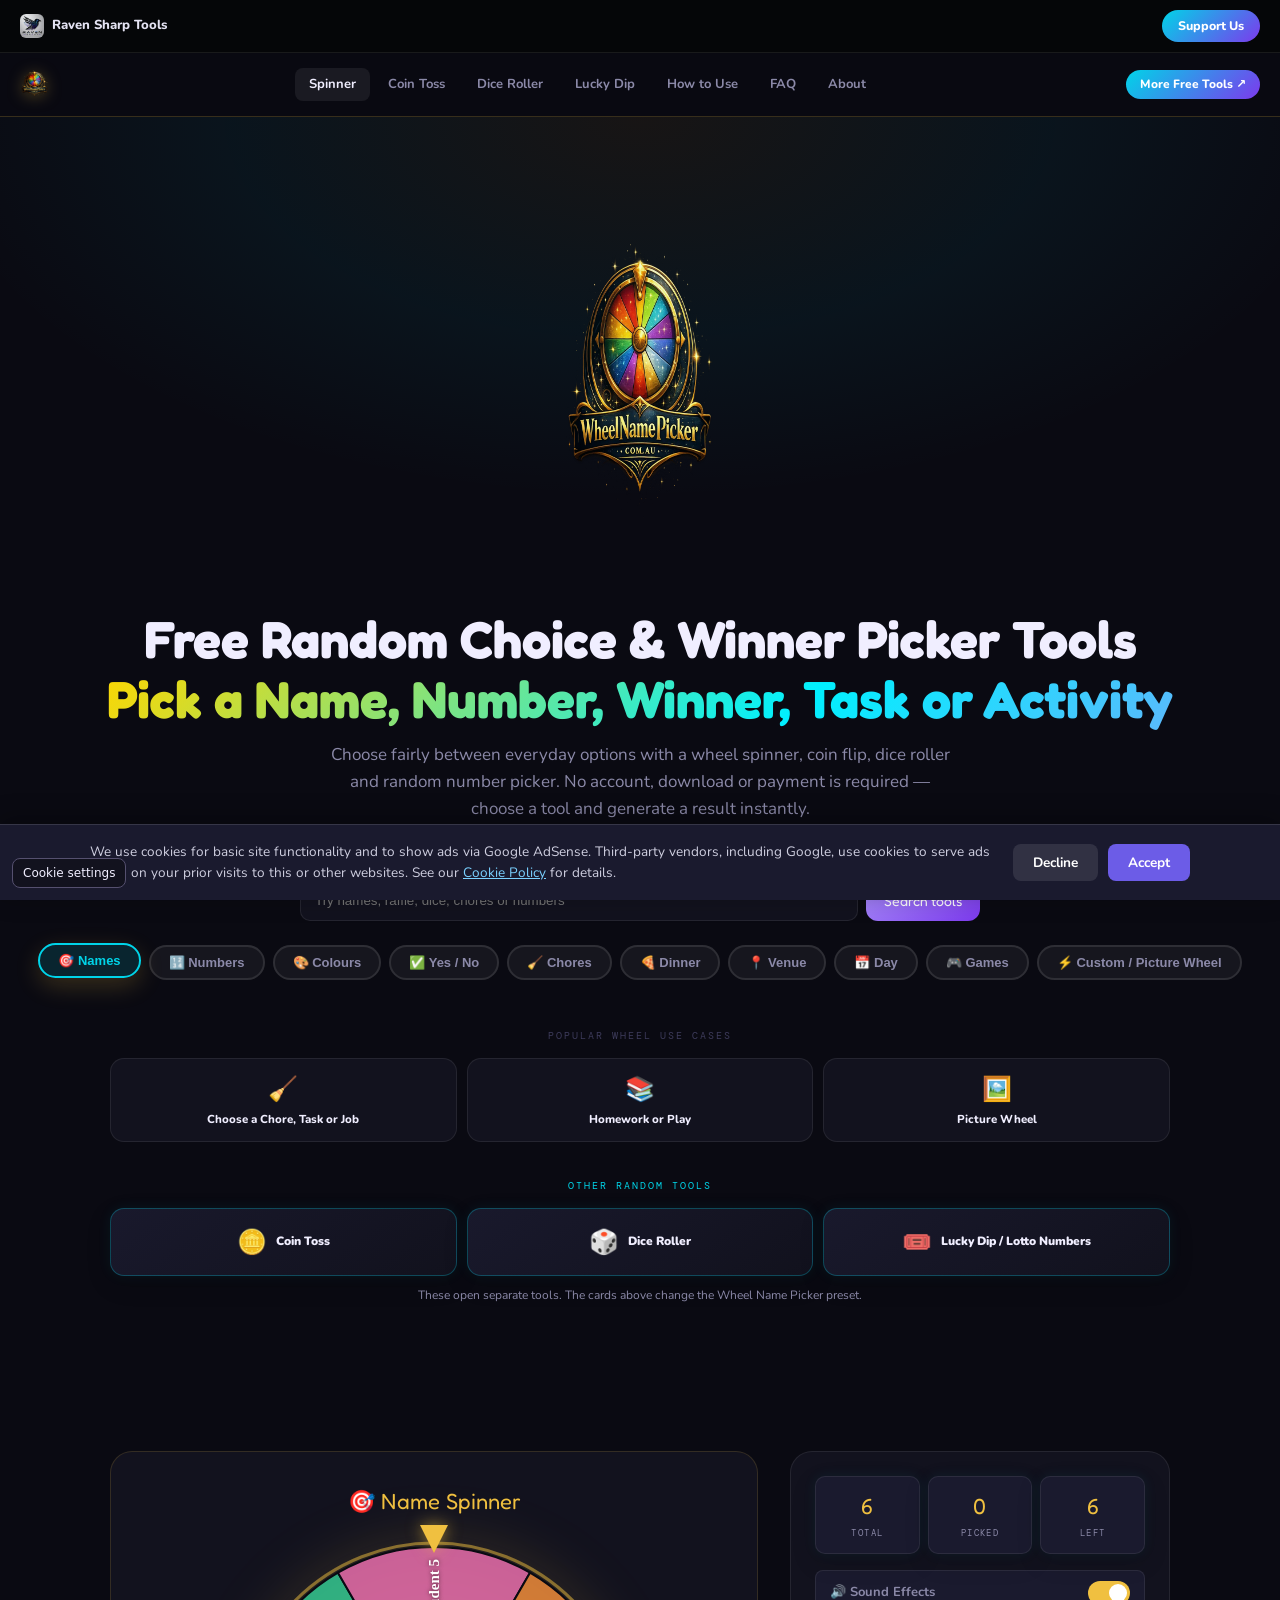
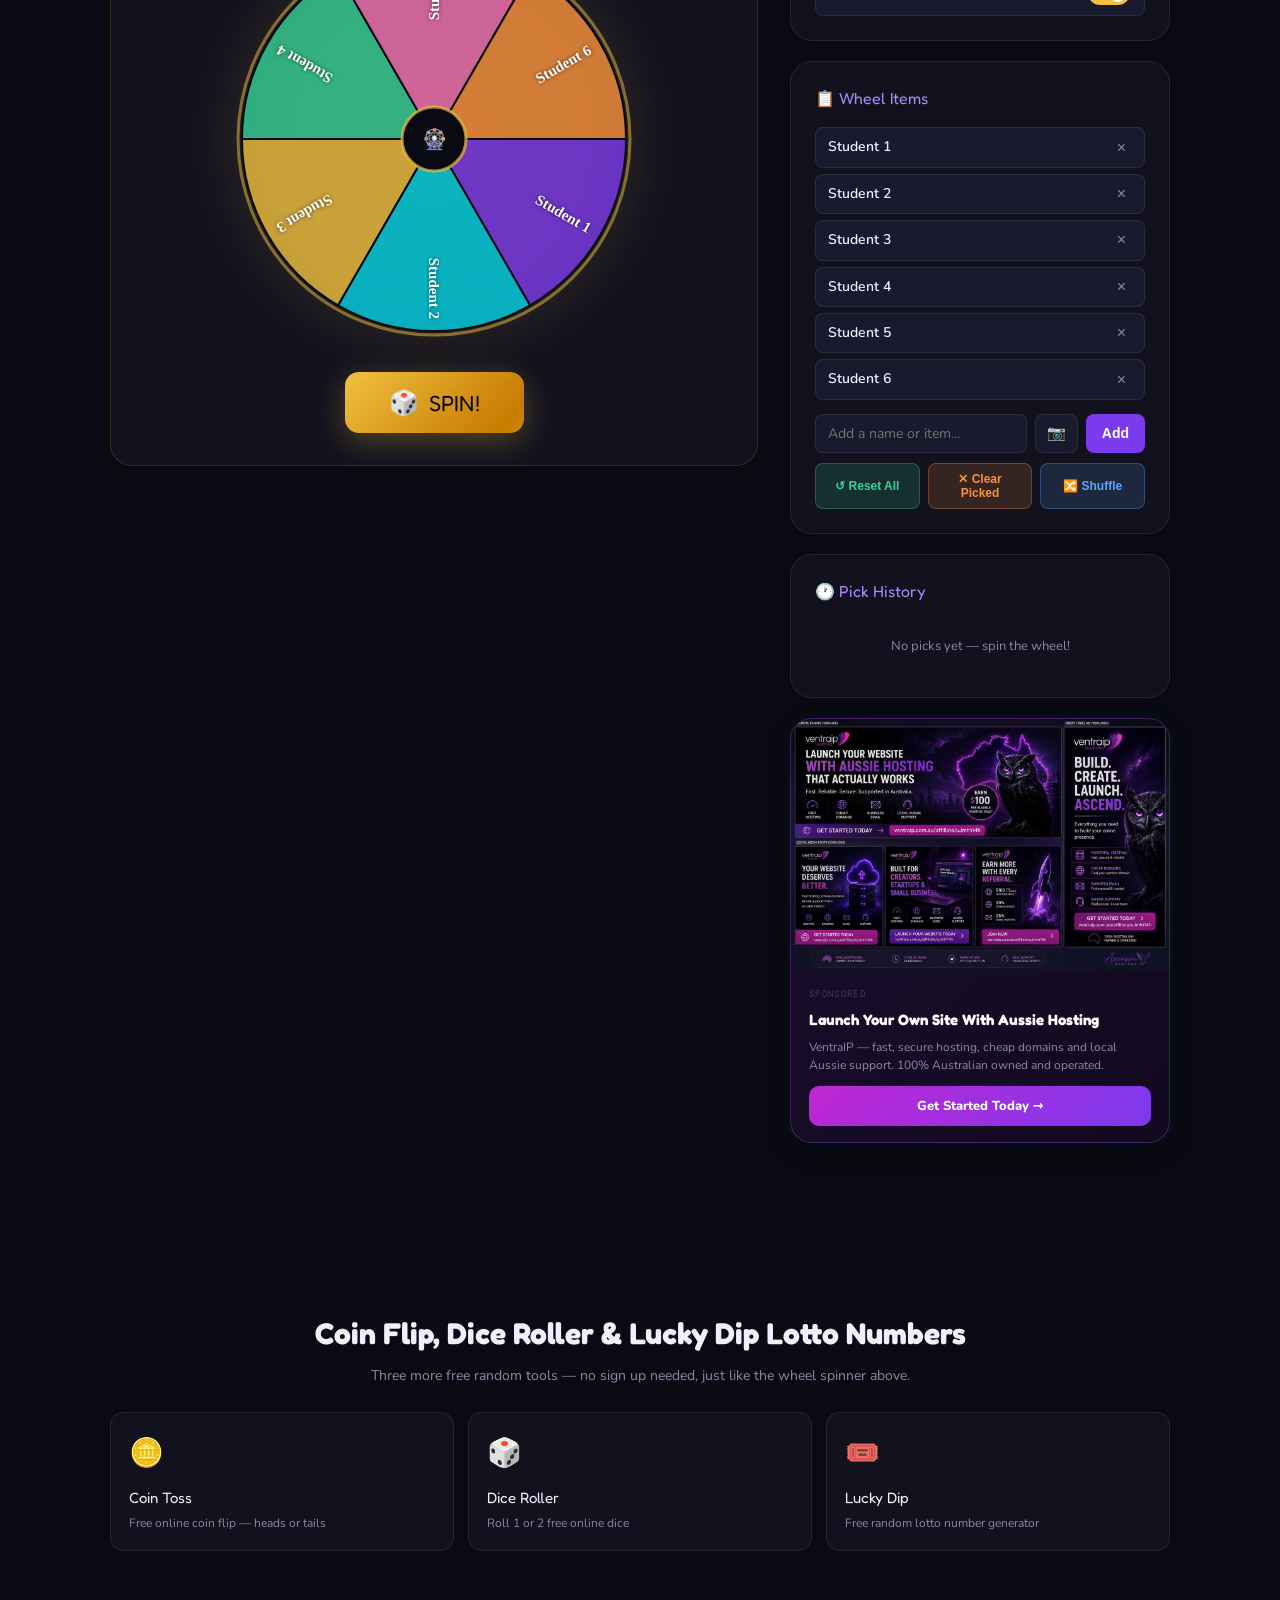
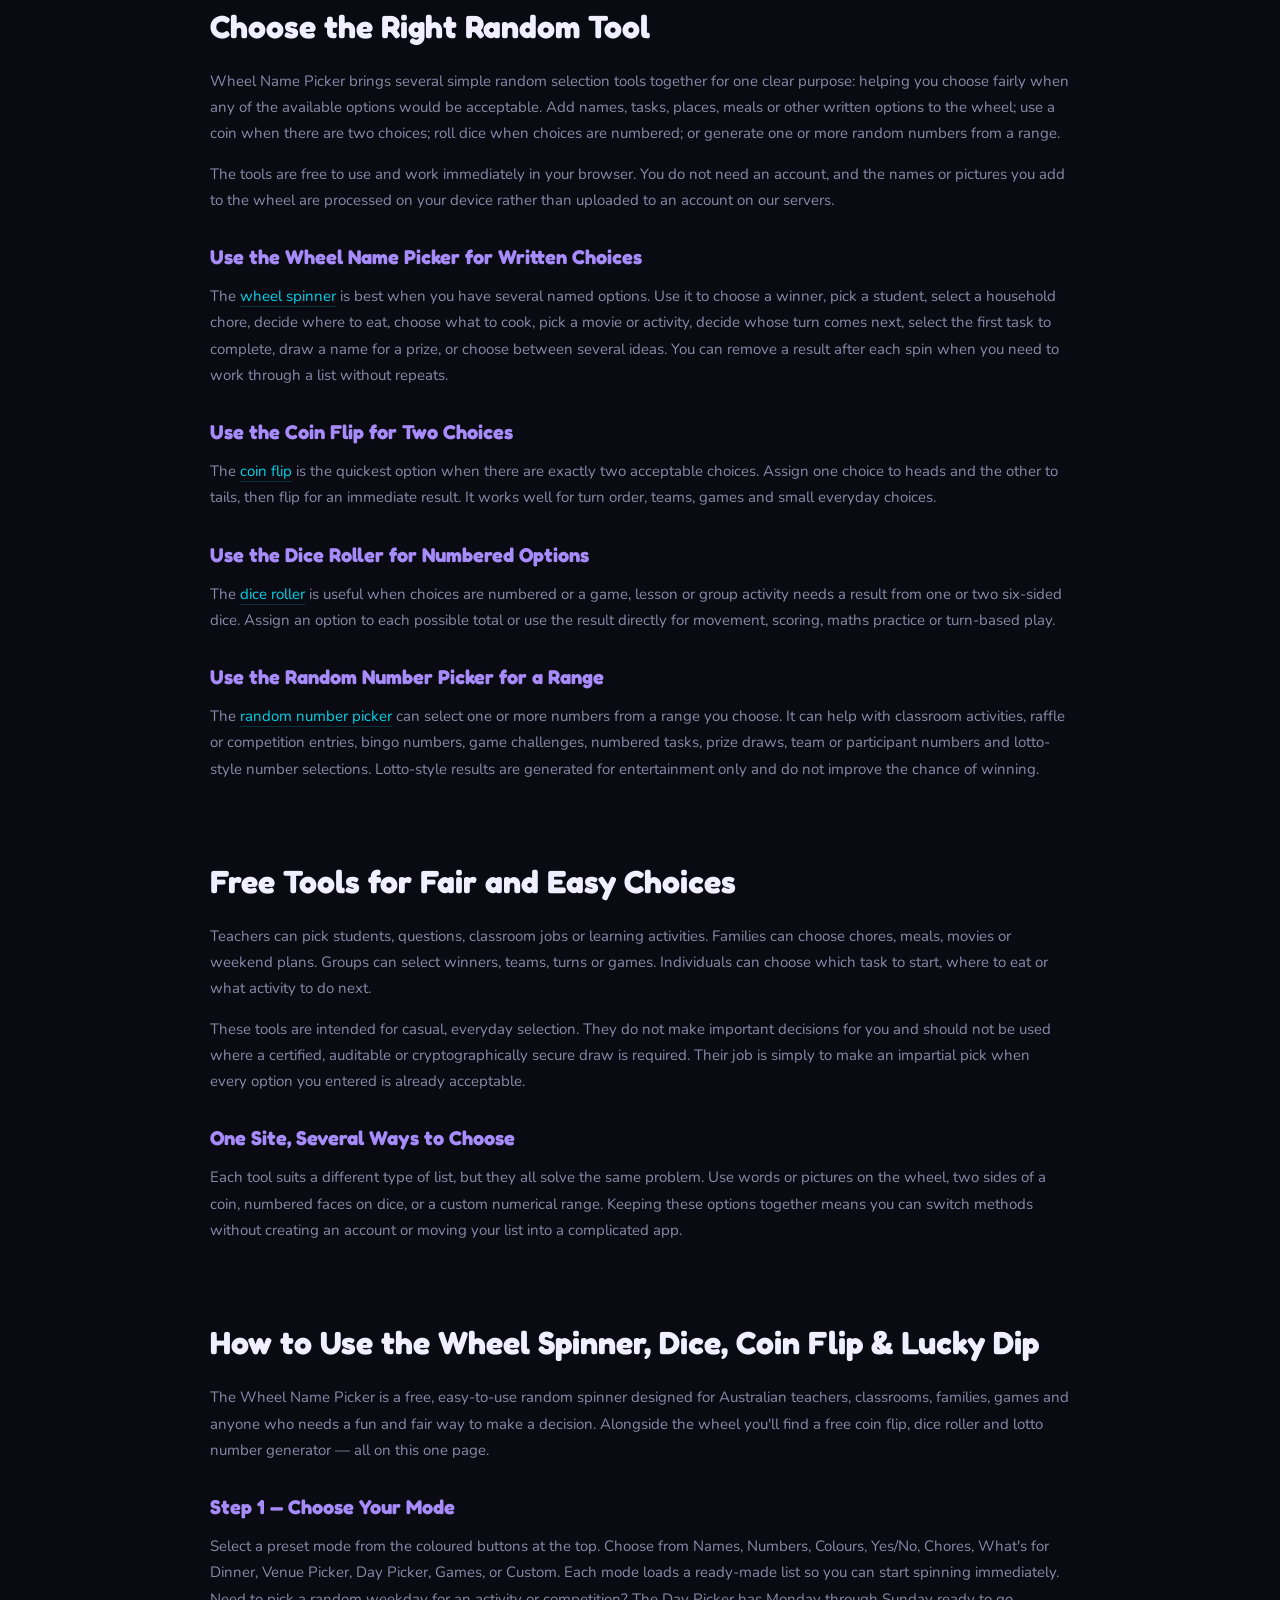
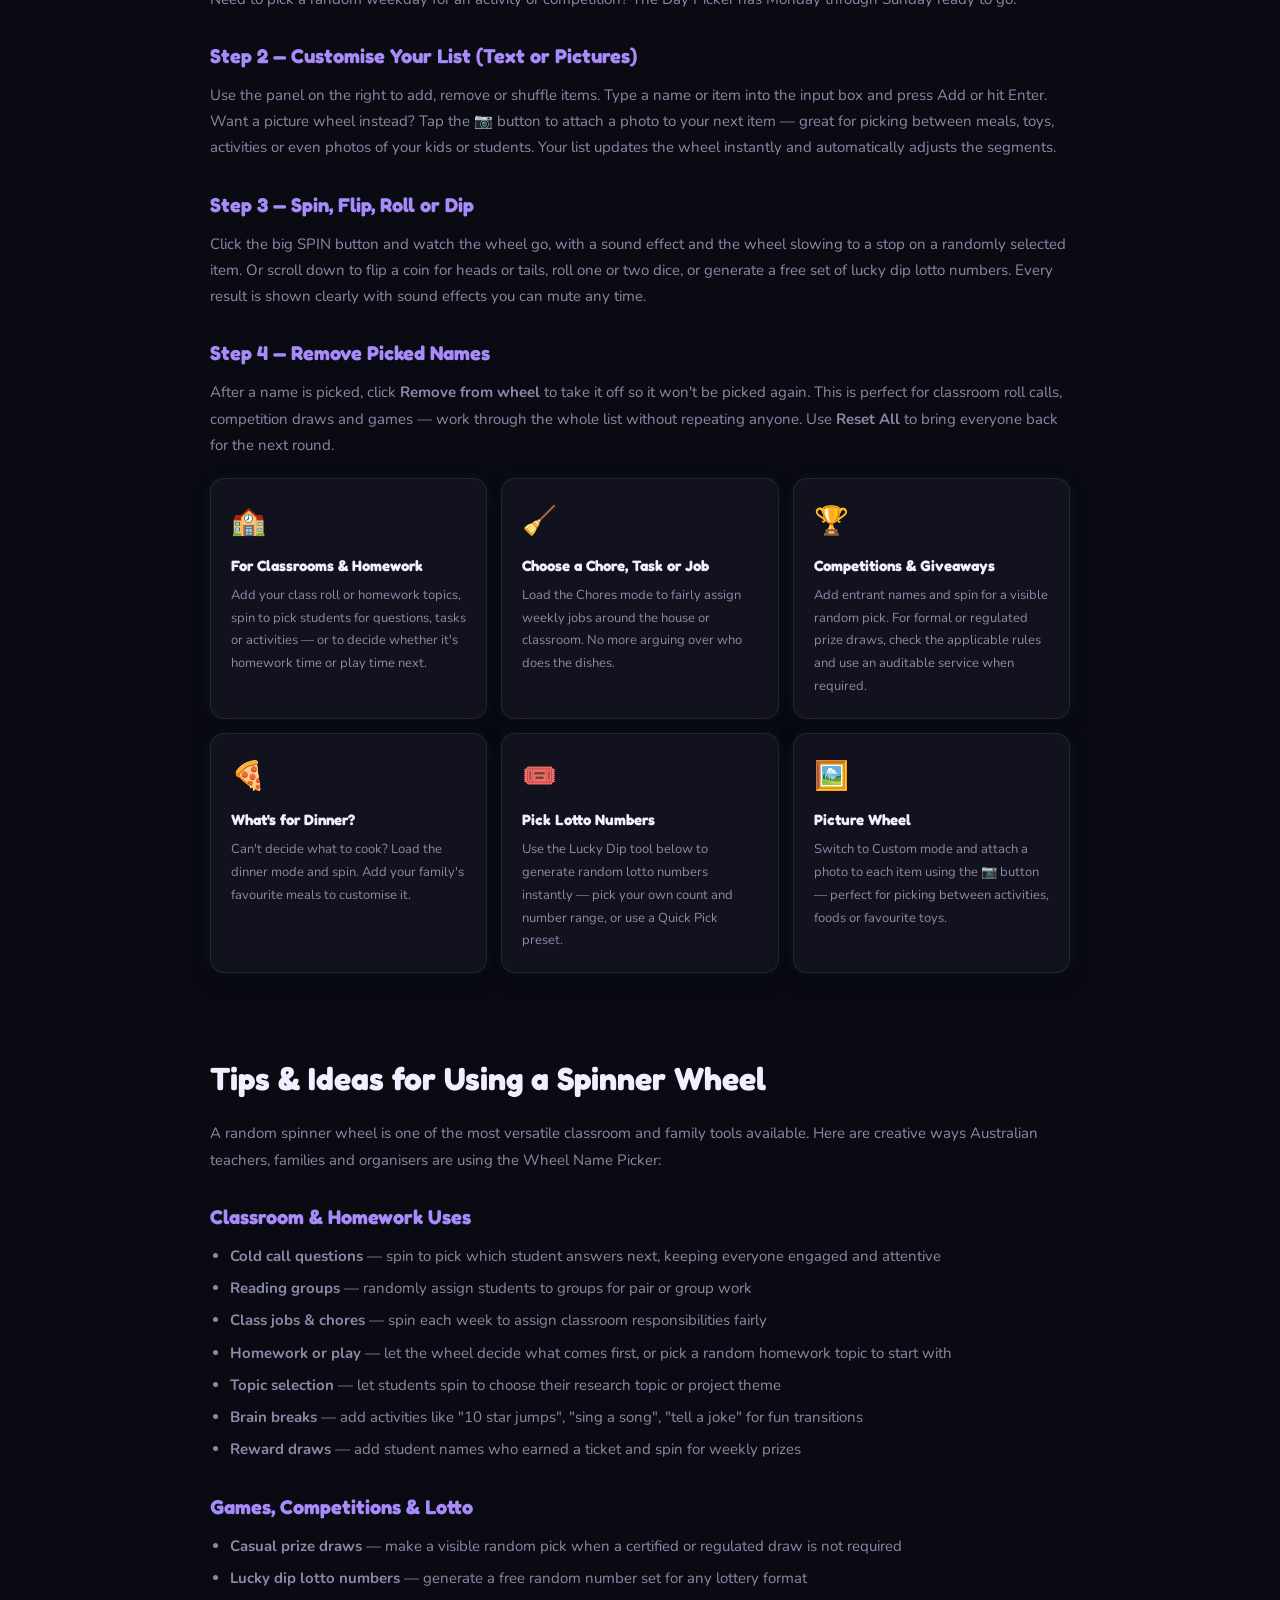
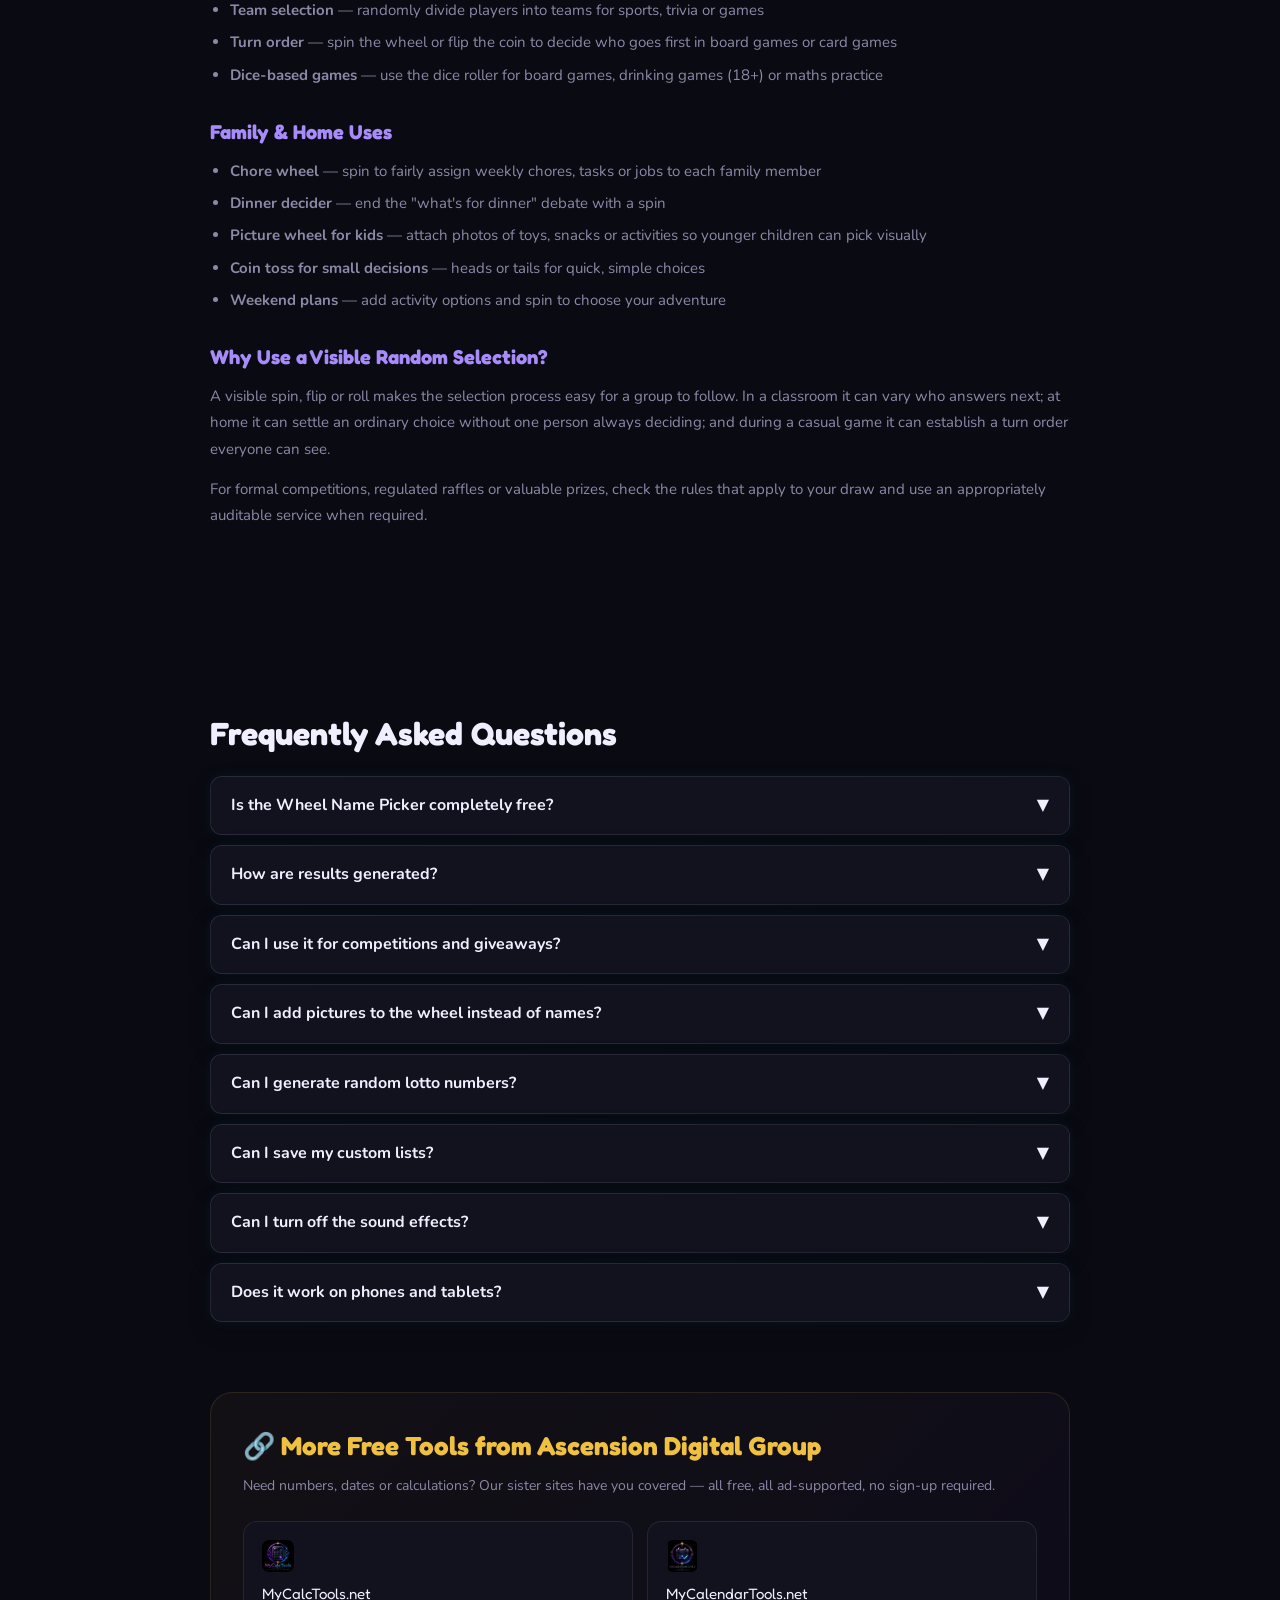
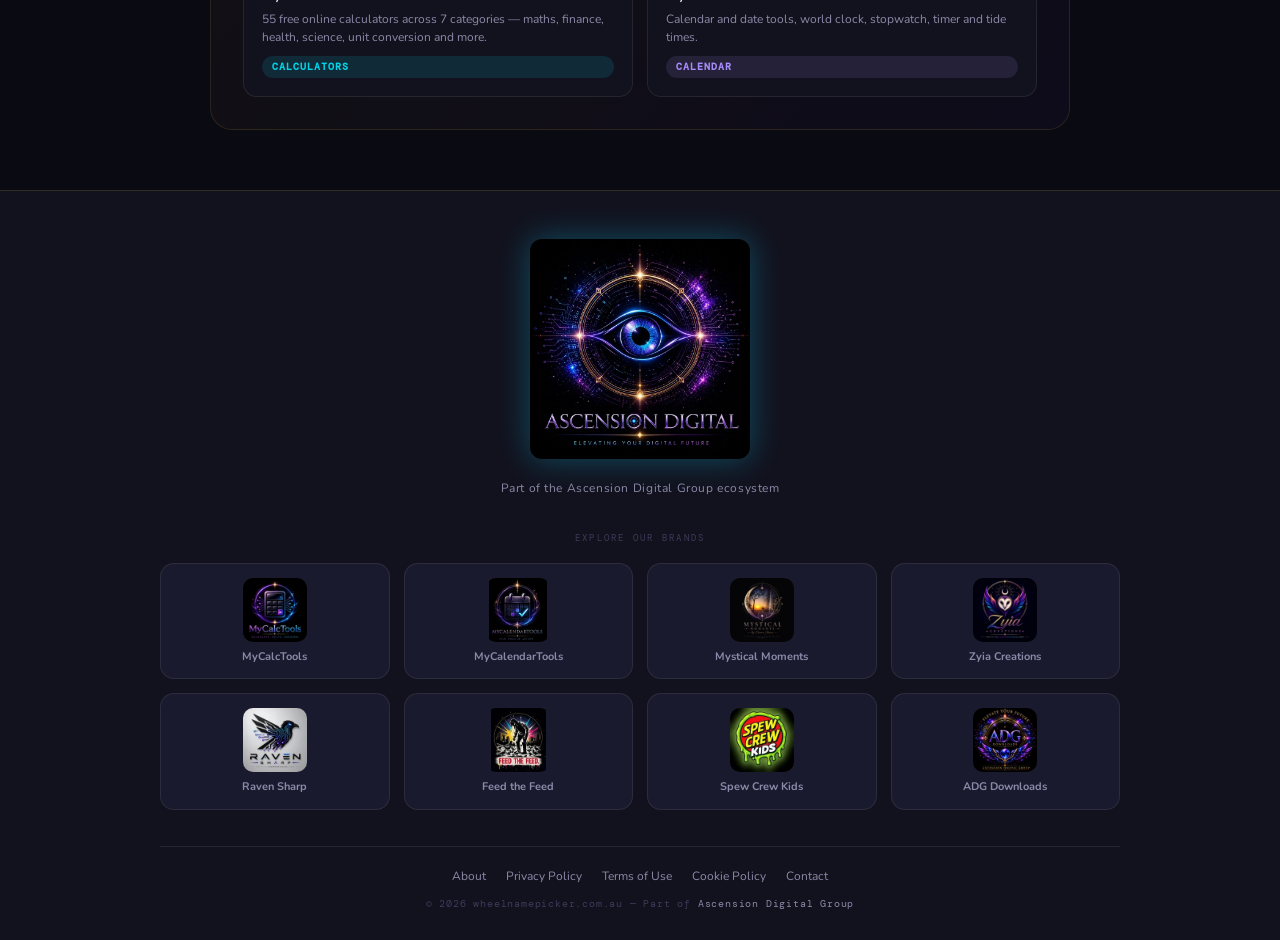
==== commit 2804c372: "Fix Ascension Digital footer logo sizing on all pages, match mycalendartools - Remove stray CSS rule" ====
--- a/index.html
+++ b/index.html
@@ -337,7 +337,7 @@
 footer{background:var(--surf);border-top:1px solid rgba(240,192,64,.15);padding:48px 20px 28px;margin-top:60px}
 .foot-inner{max-width:960px;margin:0 auto}
 .foot-adg-header{text-align:center;margin-bottom:32px}
-.foot-adg-logo{max-height:52px;width:auto;margin:0 auto 8px;filter:drop-shadow(0 2px 8px rgba(0,212,232,.25))}
+.foot-adg-logo{width:220px;height:auto;max-width:220px;border-radius:12px;margin:0 auto 20px;display:block;filter:drop-shadow(0 0 16px rgba(6,214,255,.3))}
 .foot-adg-tagline{font-size:12px;color:var(--muted);letter-spacing:.05em}
 .foot-brands-label{font-family:var(--ffm);font-size:9px;letter-spacing:.25em;text-transform:uppercase;color:var(--subtle);text-align:center;margin-bottom:18px}
 .foot-brands-grid{display:grid;grid-template-columns:repeat(4,1fr);gap:14px;margin-bottom:36px}
@@ -366,7 +366,6 @@
 }
 </style>
 <link rel="preload" as="image" href="/assets/perf/logo.webp" fetchpriority="high">
-<style>.foot-adg-logo{width:min(220px,70vw)!important;height:auto!important;object-fit:contain!important;border-radius:12px;margin:0 auto 20px!important;display:block!important;filter:drop-shadow(0 0 16px rgba(6,214,255,.3))}</style>
 </head>
 <body>
 
@@ -721,7 +720,7 @@
     <!-- ADG HEADER -->
     <div class="foot-adg-header">
       <a href="https://ascensiondigitalgroup.com" target="_blank" rel="noopener">
-        <img src="https://www.mycalendartools.net/assets/perf/ascension-digital.webp" alt="Ascension Digital Group" class="foot-adg-logo"/ loading="lazy" decoding="async">
+        <img src="/assets/perf/ascension-digital.webp" alt="Ascension Digital Group" class="foot-adg-logo" loading="lazy" decoding="async">
       </a>
       <p class="foot-adg-tagline">Part of the Ascension Digital Group ecosystem</p>
     </div>
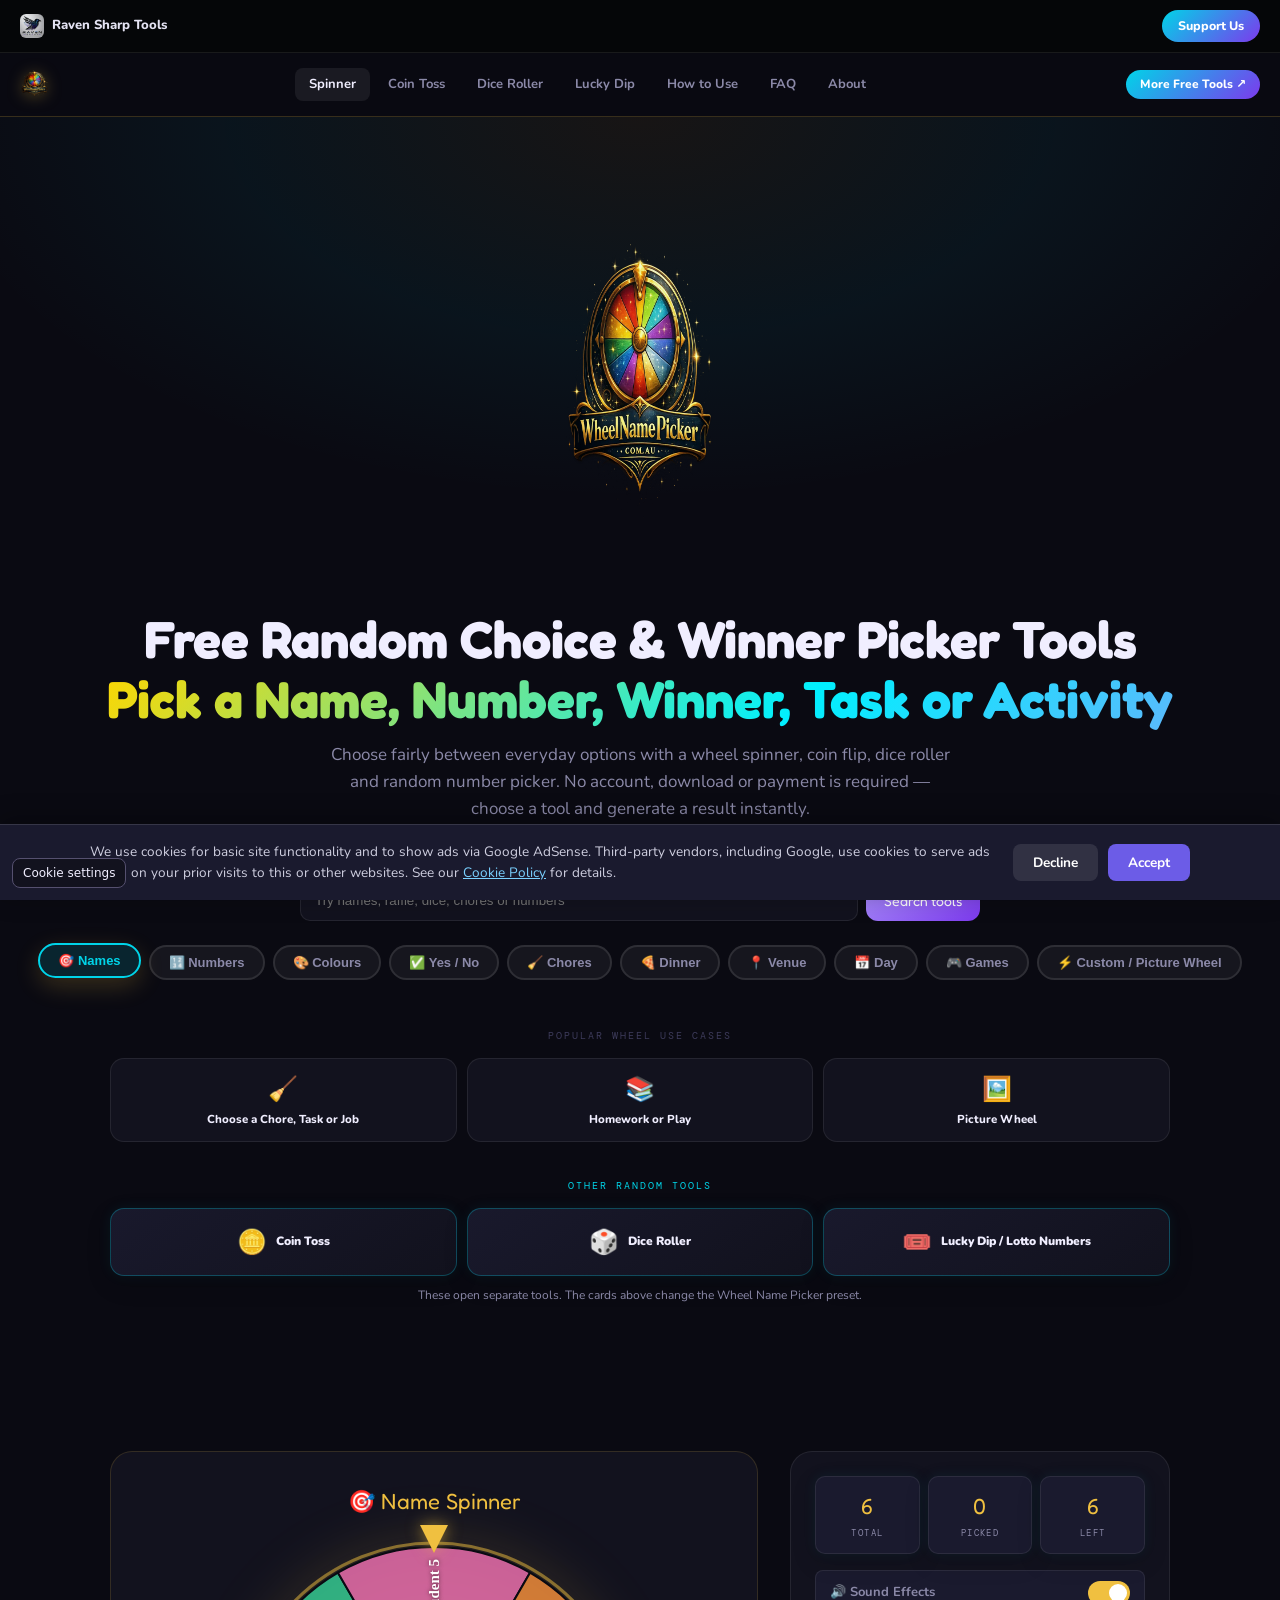
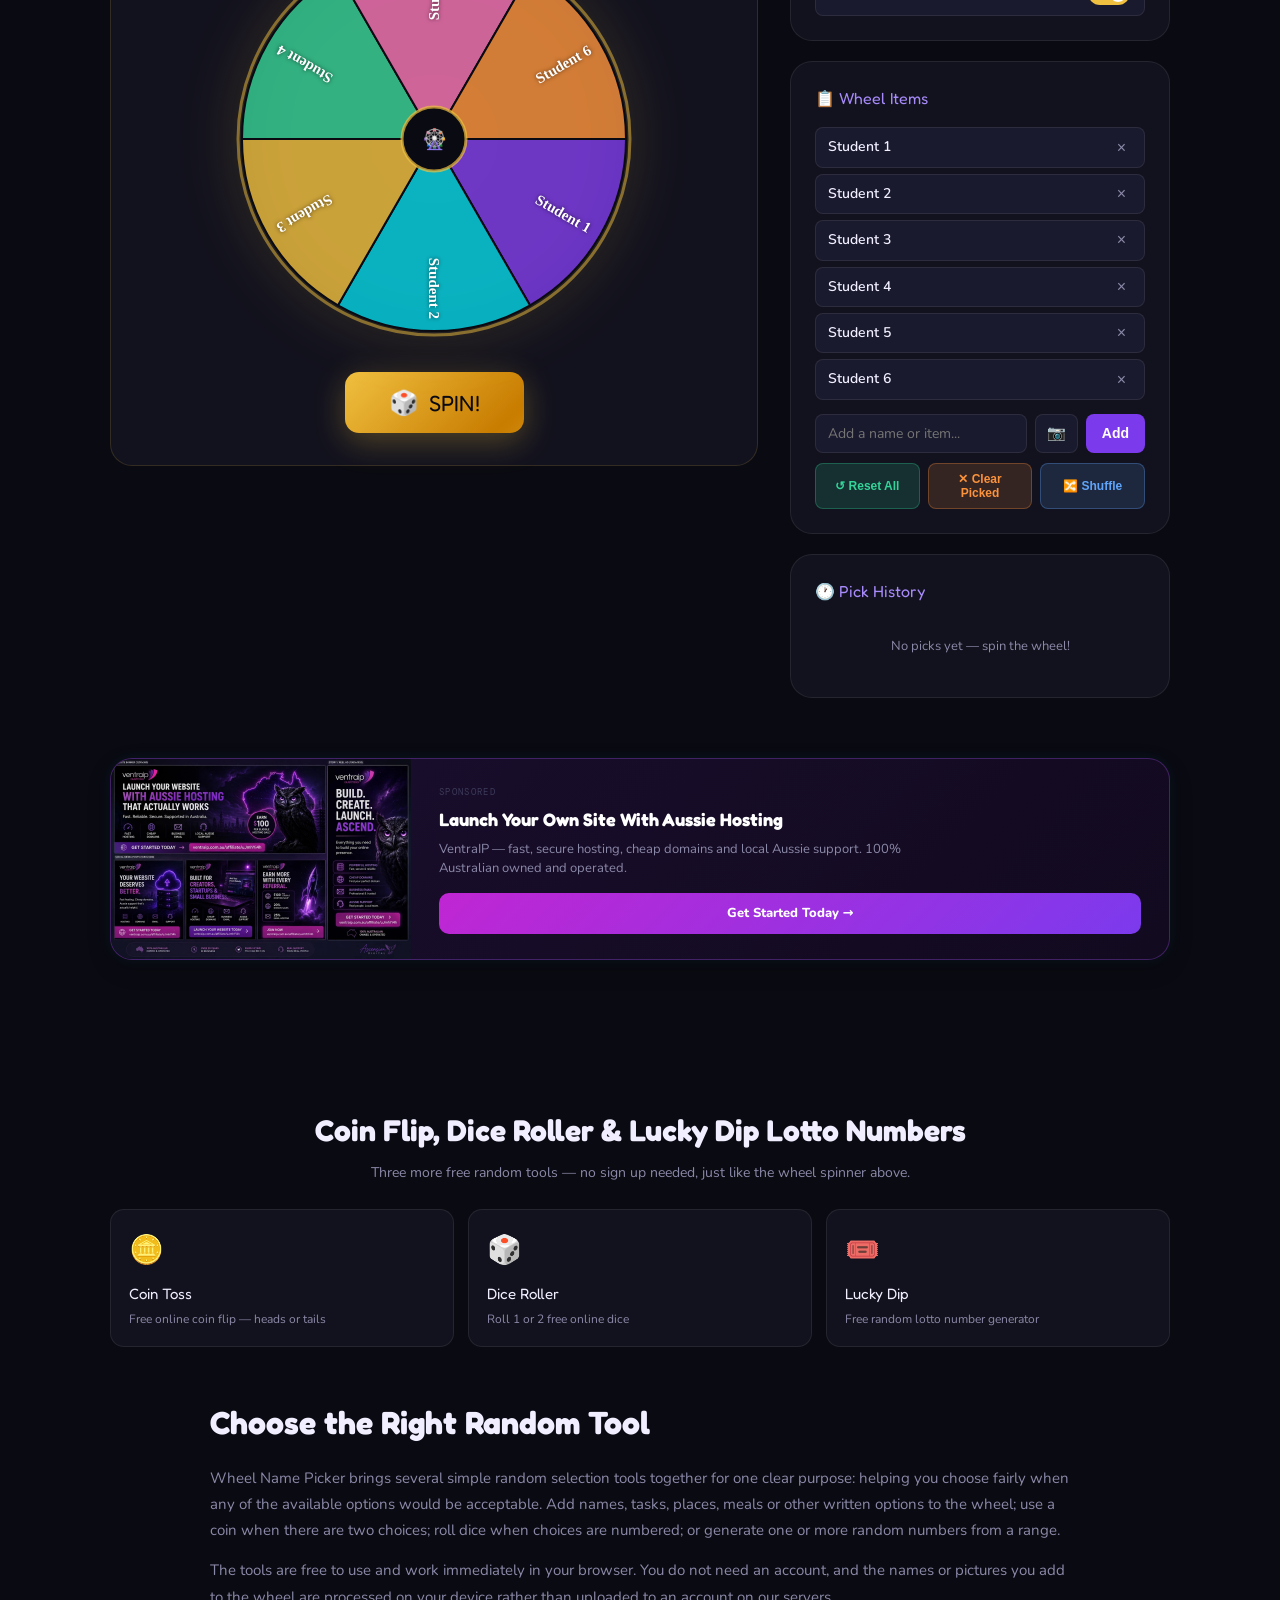
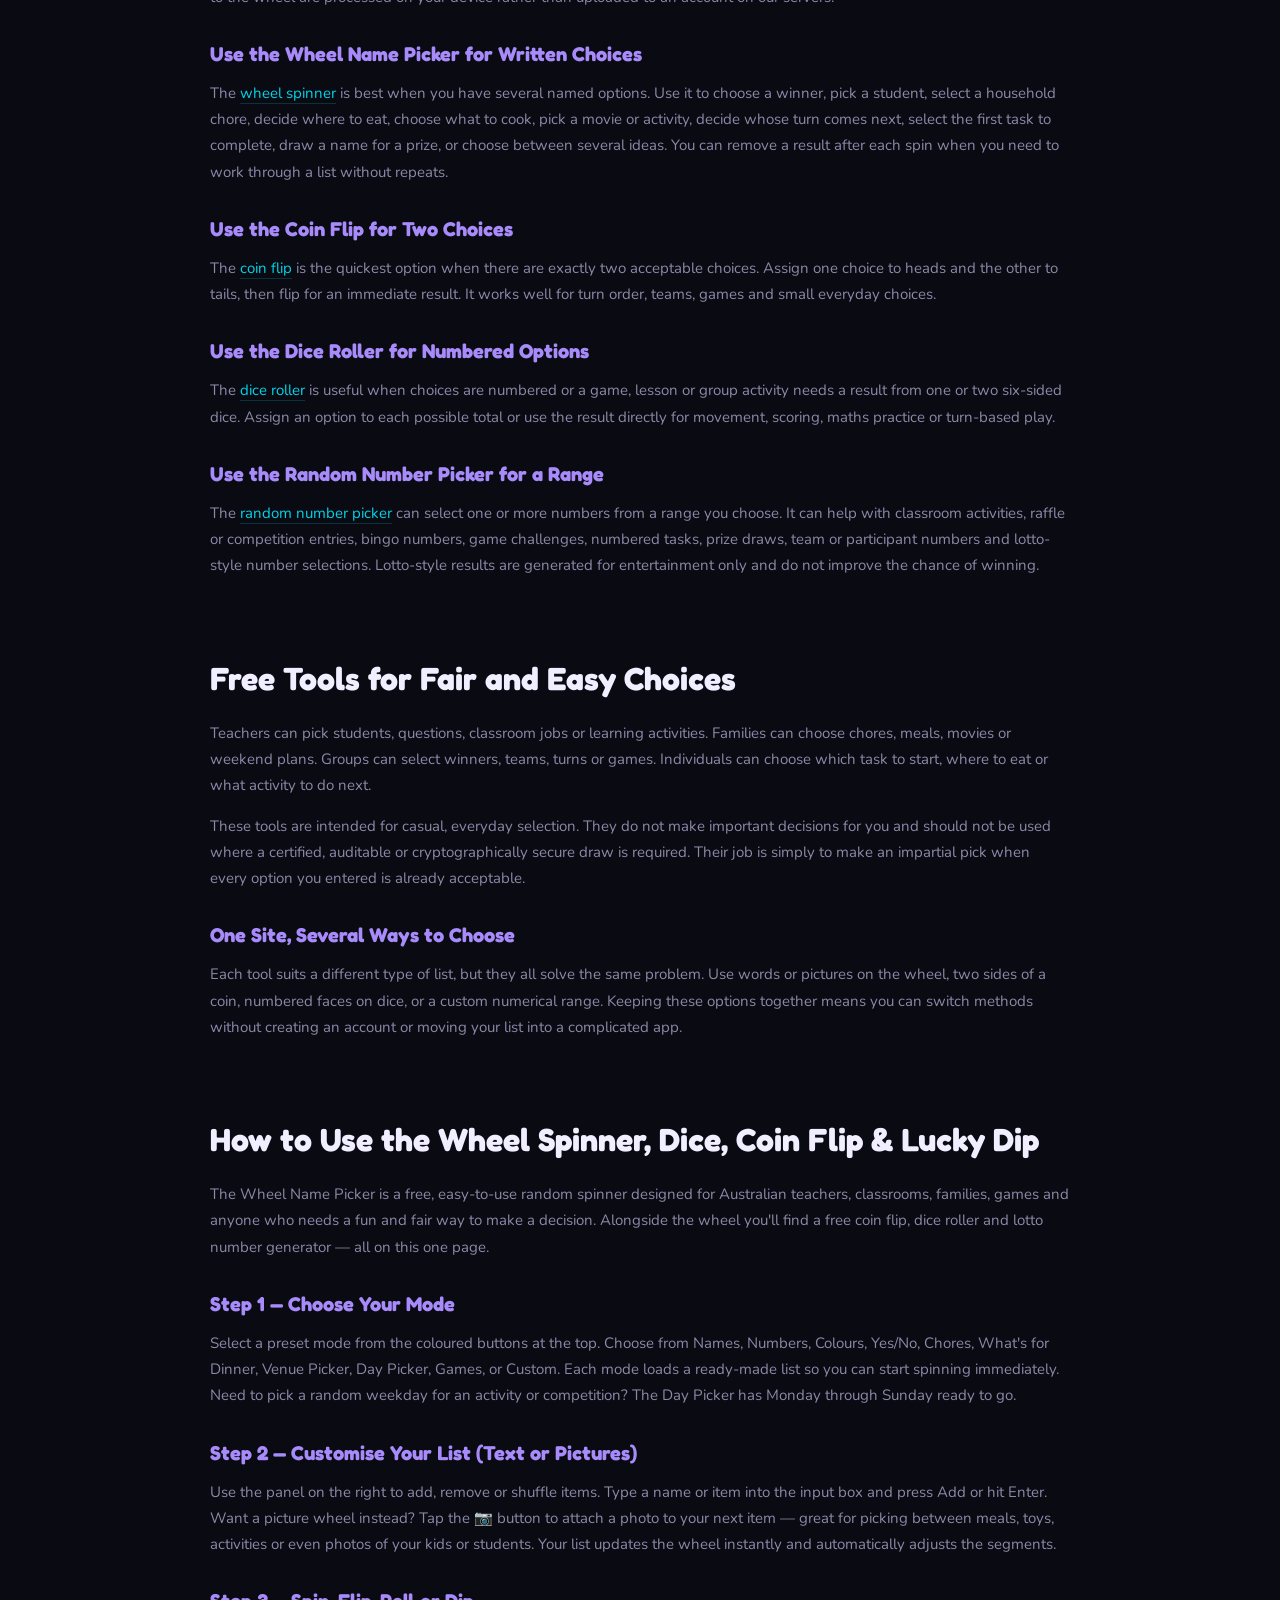
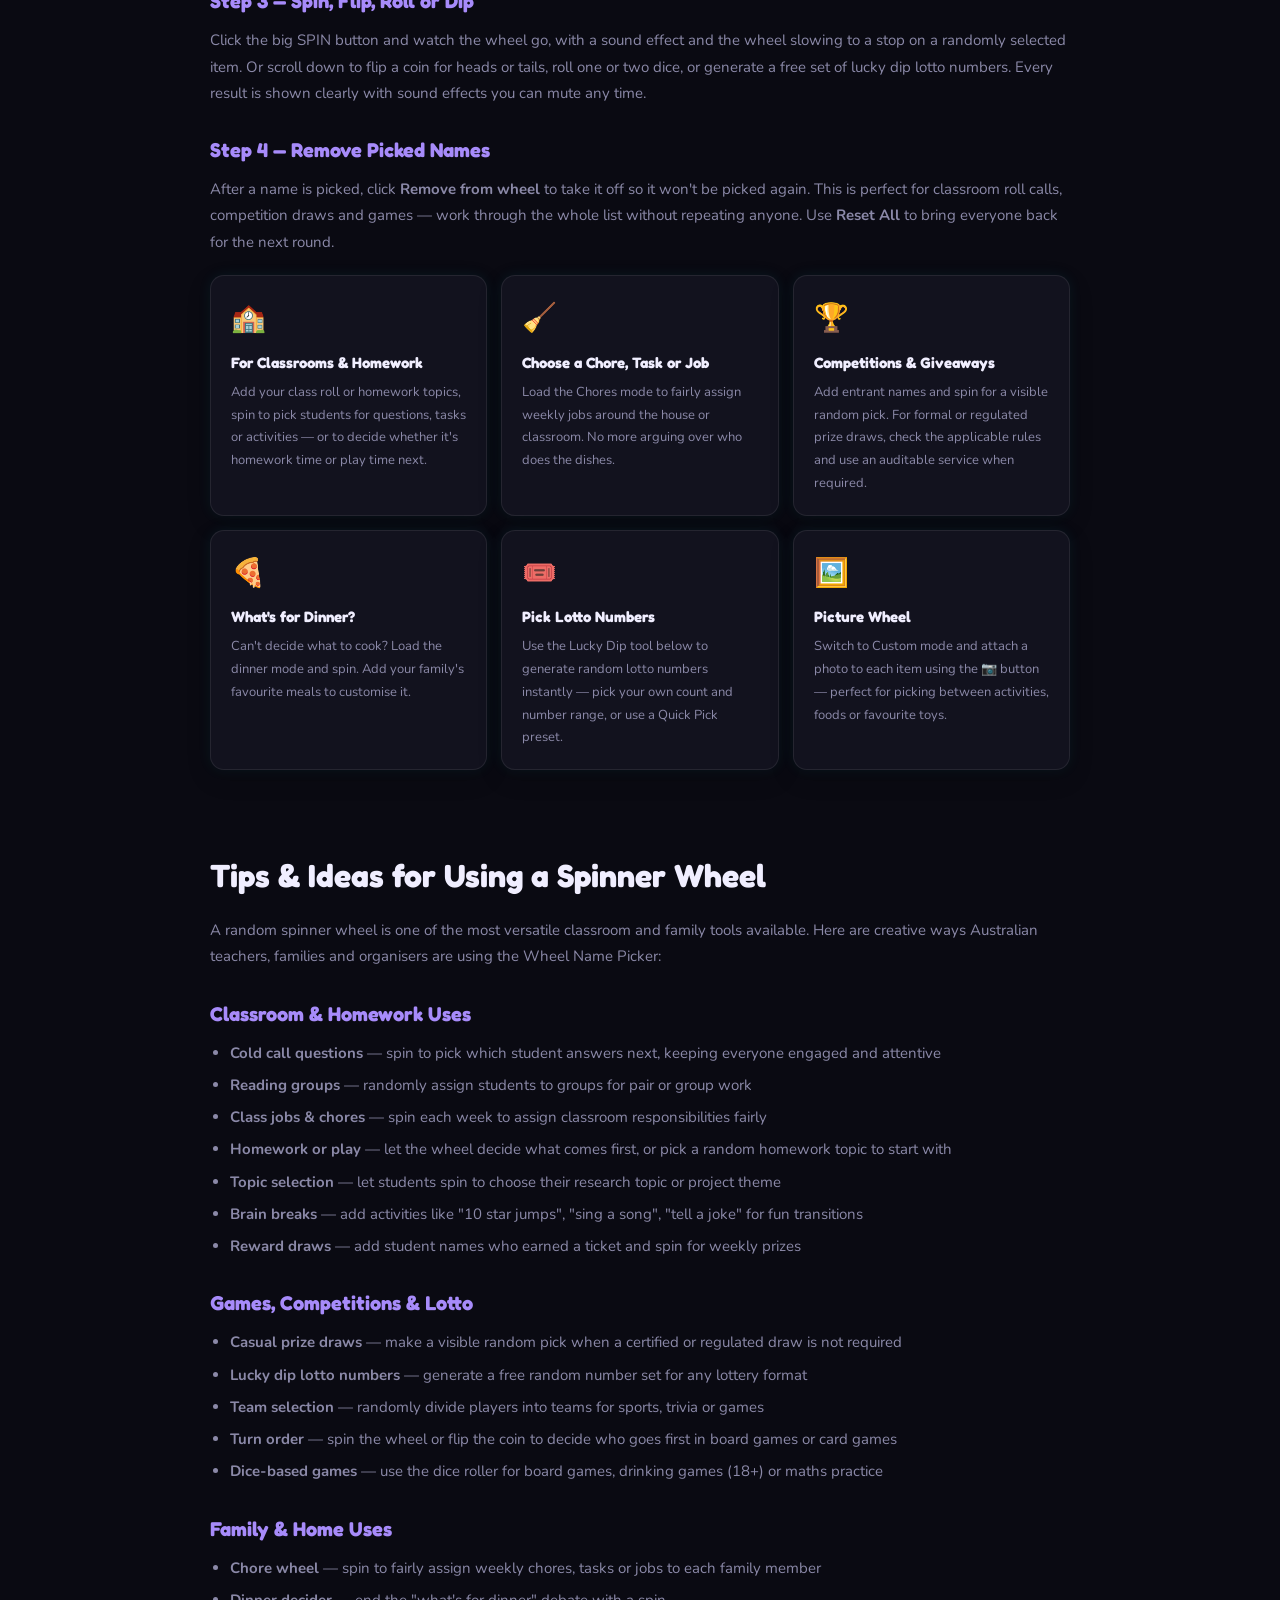
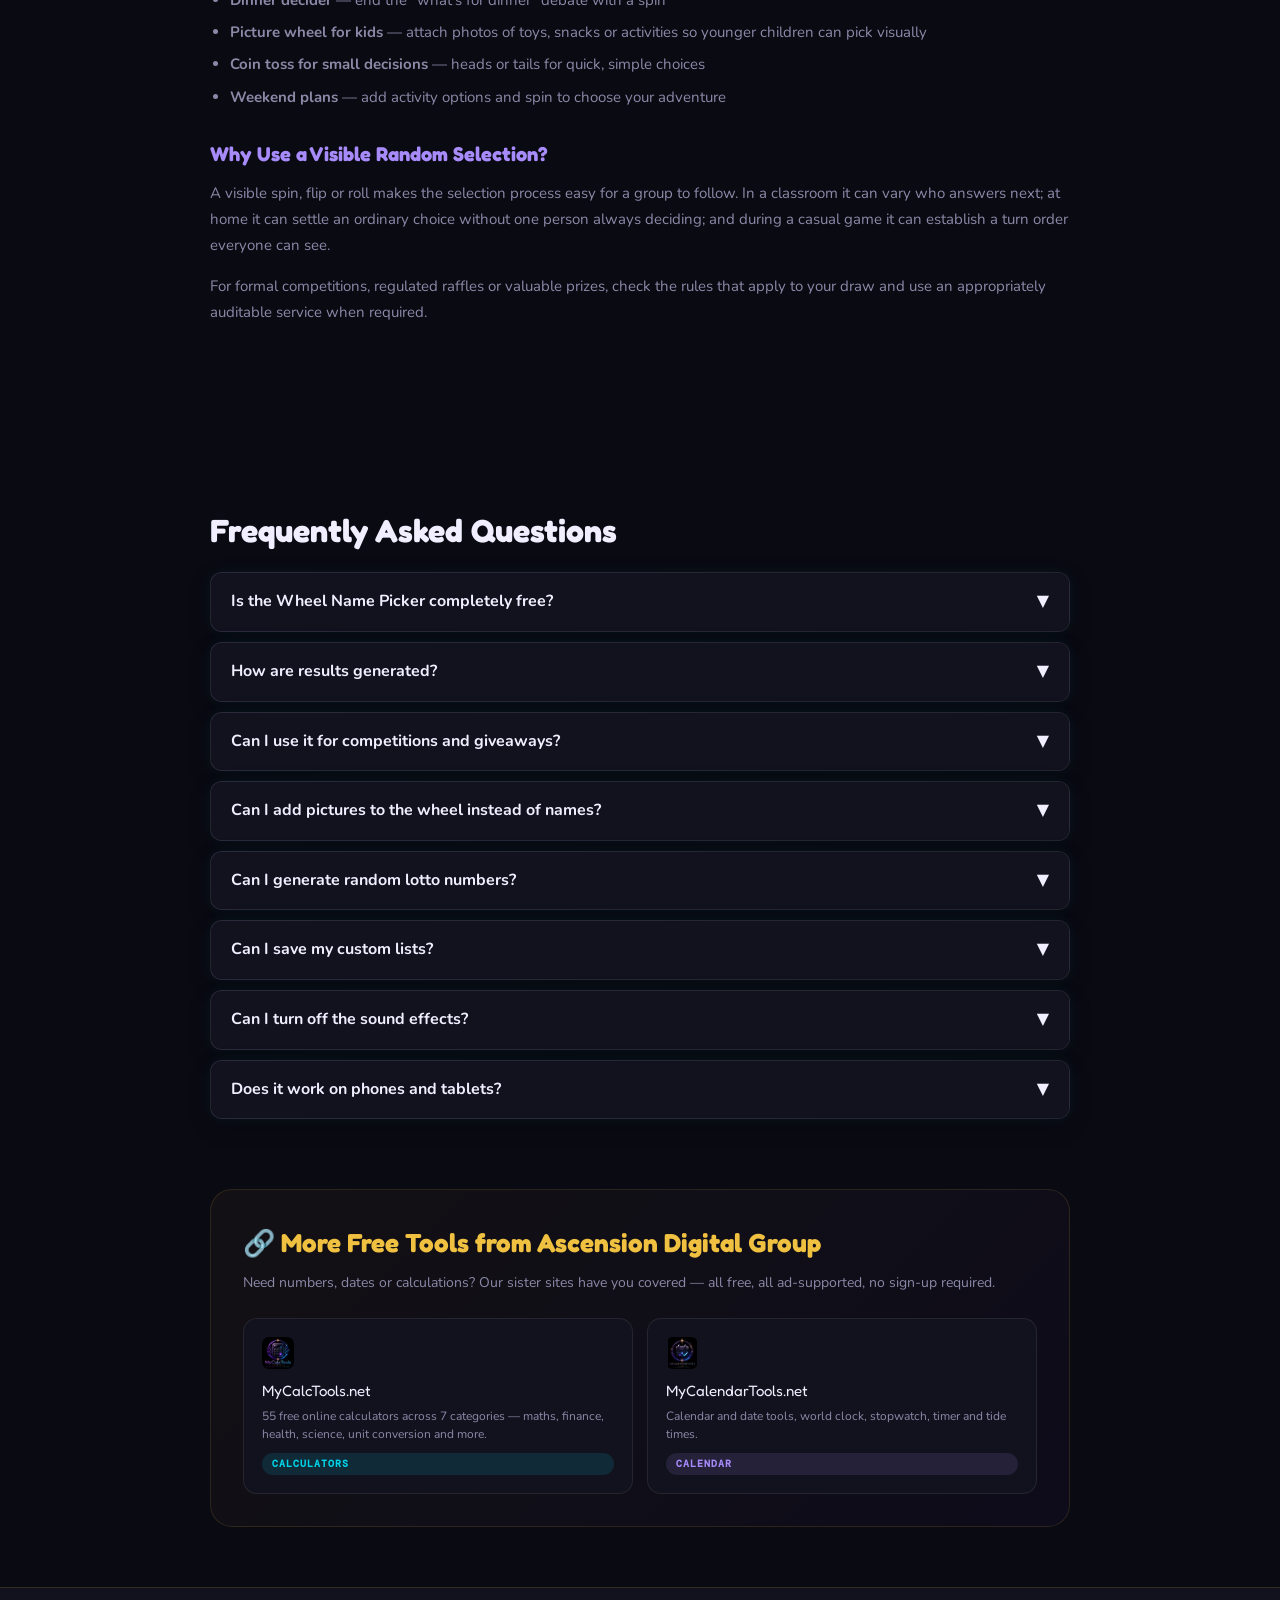
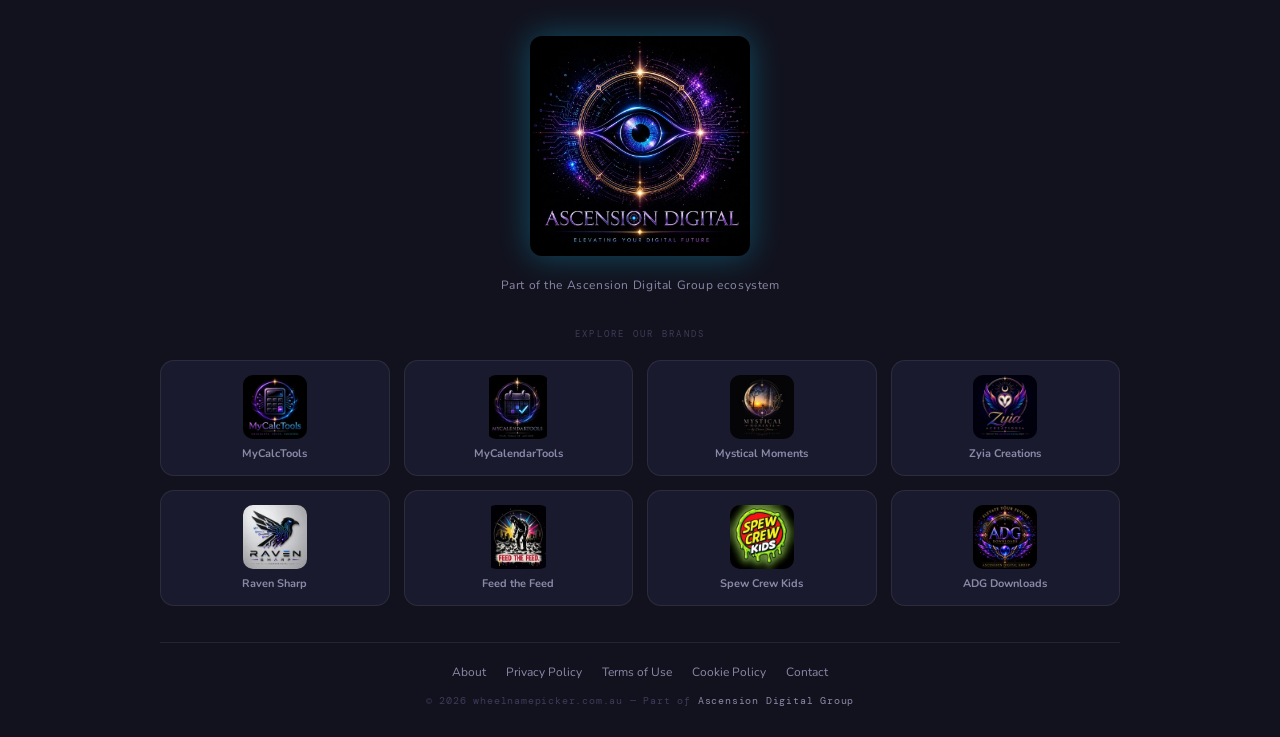
==== commit fadd521f: "Fix VentraIP affiliate banner layout imbalance The banner was the last item stacked inside the 380px" ====
--- a/index.html
+++ b/index.html
@@ -320,15 +320,25 @@
 .tool-card-desc{font-size:12px;color:var(--muted);line-height:1.5}
 .tool-card-tag{margin-top:10px;display:inline-block;padding:3px 10px;border-radius:20px;font-size:10px;font-weight:800;font-family:var(--ffm);letter-spacing:.1em}
 
-/* VENTRAIP AFFILIATE PANEL */
-.affiliate-panel{background:linear-gradient(135deg,#1a0e2e,#120a1f);border:1px solid rgba(168,85,247,.3);border-radius:var(--r2);padding:0;overflow:hidden;box-sizing:border-box;width:100%}
-.affiliate-panel img{width:100%;display:block}
-.affiliate-panel .aff-body{padding:16px 18px}
+/* VENTRAIP AFFILIATE PANEL — full-width horizontal banner, sits below the
+   wheel+sidebar grid rather than squeezed into the 380px sidebar column */
+.affiliate-panel-wrap{max-width:1100px;margin:0 auto;padding:0 20px 40px}
+.affiliate-panel{background:linear-gradient(135deg,#1a0e2e,#120a1f);border:1px solid rgba(168,85,247,.3);border-radius:var(--r2);padding:0;overflow:hidden;box-sizing:border-box;width:100%;display:flex;align-items:stretch}
+.affiliate-panel .aff-img-link{flex:0 0 300px;display:block}
+.affiliate-panel img{width:100%;height:100%;object-fit:cover;display:block}
+.affiliate-panel .aff-body{flex:1;padding:22px 28px;display:flex;flex-direction:column;justify-content:center}
 .affiliate-panel .aff-tag{font-family:var(--ffm);font-size:9px;letter-spacing:.15em;text-transform:uppercase;color:var(--subtle);margin-bottom:6px}
-.affiliate-panel h4{font-family:var(--ffd);font-size:15px;color:#fff;margin-bottom:6px}
-.affiliate-panel p{font-size:12px;color:var(--muted);margin-bottom:12px;line-height:1.5}
-.affiliate-panel .aff-btn{display:block;text-align:center;background:linear-gradient(135deg,#c026d3,#7c3aed);color:#fff;font-weight:800;font-size:13px;padding:10px;border-radius:10px;transition:opacity .2s}
+.affiliate-panel h4{font-family:var(--ffd);font-size:18px;color:#fff;margin-bottom:6px}
+.affiliate-panel p{font-size:13px;color:var(--muted);margin-bottom:14px;line-height:1.5;max-width:480px}
+.affiliate-panel .aff-btn{display:inline-block;text-align:center;background:linear-gradient(135deg,#c026d3,#7c3aed);color:#fff;font-weight:800;font-size:13px;padding:10px 22px;border-radius:10px;transition:opacity .2s}
 .affiliate-panel .aff-btn:hover{opacity:.88}
+@media(max-width:700px){
+  .affiliate-panel{flex-direction:column}
+  .affiliate-panel .aff-img-link{flex:none}
+  .affiliate-panel img{aspect-ratio:3/2;object-fit:cover}
+  .affiliate-panel .aff-body{padding:16px 18px}
+  .affiliate-panel p{max-width:none}
+}
 
 /* CONFETTI */
 .confetti-piece{position:fixed;width:10px;height:10px;border-radius:2px;pointer-events:none;z-index:9999;animation:confetti-fall 3s ease forwards}
@@ -510,19 +520,24 @@
       </div>
     </div>
 
-    <!-- VENTRAIP AFFILIATE PANEL -->
-    <div class="affiliate-panel">
-      <a href="https://ventraip.com.au/affiliate/uJmhYi4h" target="_blank" rel="sponsored noopener">
-        <img src="/assets/perf/ventraip-banner.webp" alt="VentraIP Australia — Aussie web hosting"/ loading="lazy" decoding="async">
-      </a>
-      <div class="aff-body">
-        <div class="aff-tag">Sponsored</div>
-        <h4>Launch Your Own Site With Aussie Hosting</h4>
-        <p>VentraIP — fast, secure hosting, cheap domains and local Aussie support. 100% Australian owned and operated.</p>
-        <a class="aff-btn" href="https://ventraip.com.au/affiliate/uJmhYi4h" target="_blank" rel="sponsored noopener">Get Started Today →</a>
-      </div>
+  </div>
+</div>
+
+<!-- VENTRAIP AFFILIATE PANEL: moved out of the narrow 380px sidebar column
+     (where it sat squeezed under a shorter stack than the wheel column,
+     leaving an odd gap) — now a full-width banner below the whole
+     wheel+sidebar grid, matching the page's 1100px content width. -->
+<div class="affiliate-panel-wrap">
+  <div class="affiliate-panel">
+    <a href="https://ventraip.com.au/affiliate/uJmhYi4h" target="_blank" rel="sponsored noopener" class="aff-img-link">
+      <img src="/assets/perf/ventraip-banner.webp" alt="VentraIP Australia — Aussie web hosting" loading="lazy" decoding="async">
+    </a>
+    <div class="aff-body">
+      <div class="aff-tag">Sponsored</div>
+      <h4>Launch Your Own Site With Aussie Hosting</h4>
+      <p>VentraIP — fast, secure hosting, cheap domains and local Aussie support. 100% Australian owned and operated.</p>
+      <a class="aff-btn" href="https://ventraip.com.au/affiliate/uJmhYi4h" target="_blank" rel="sponsored noopener">Get Started Today →</a>
     </div>
-
   </div>
 </div>
 
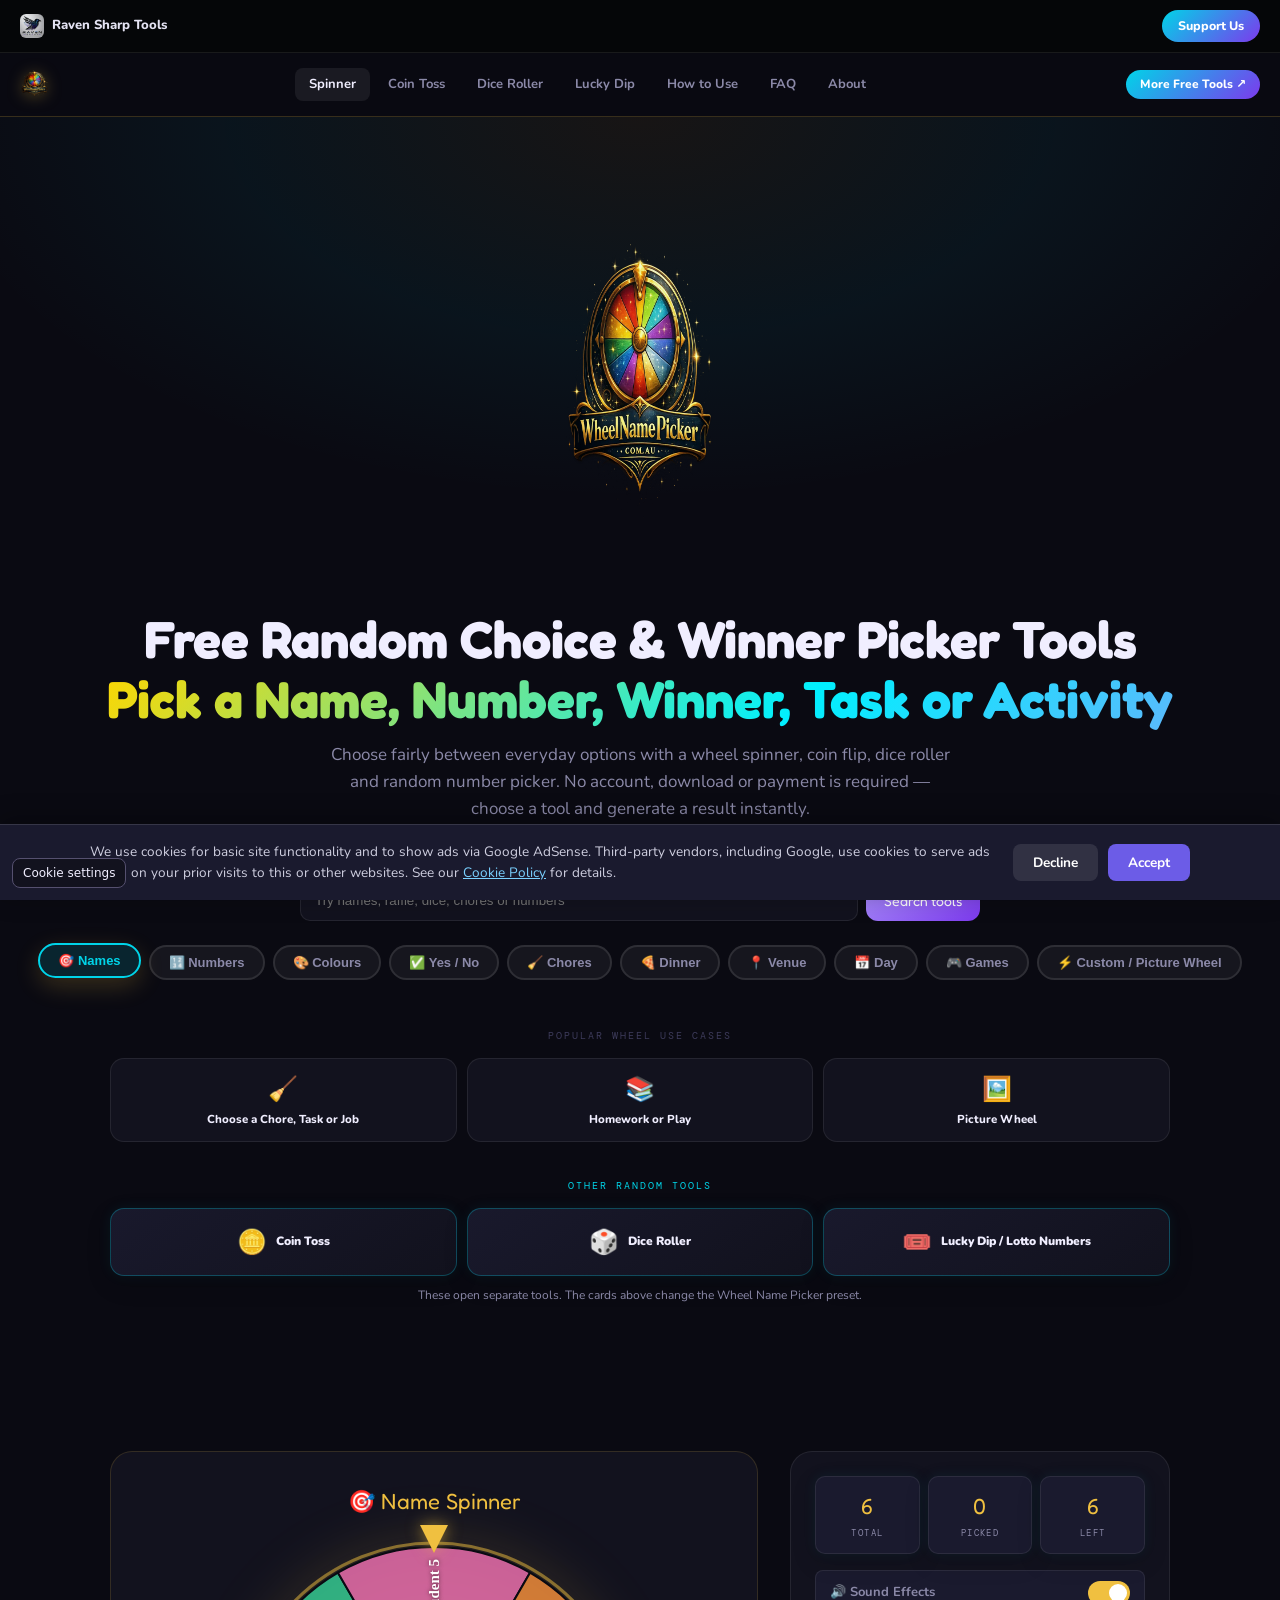
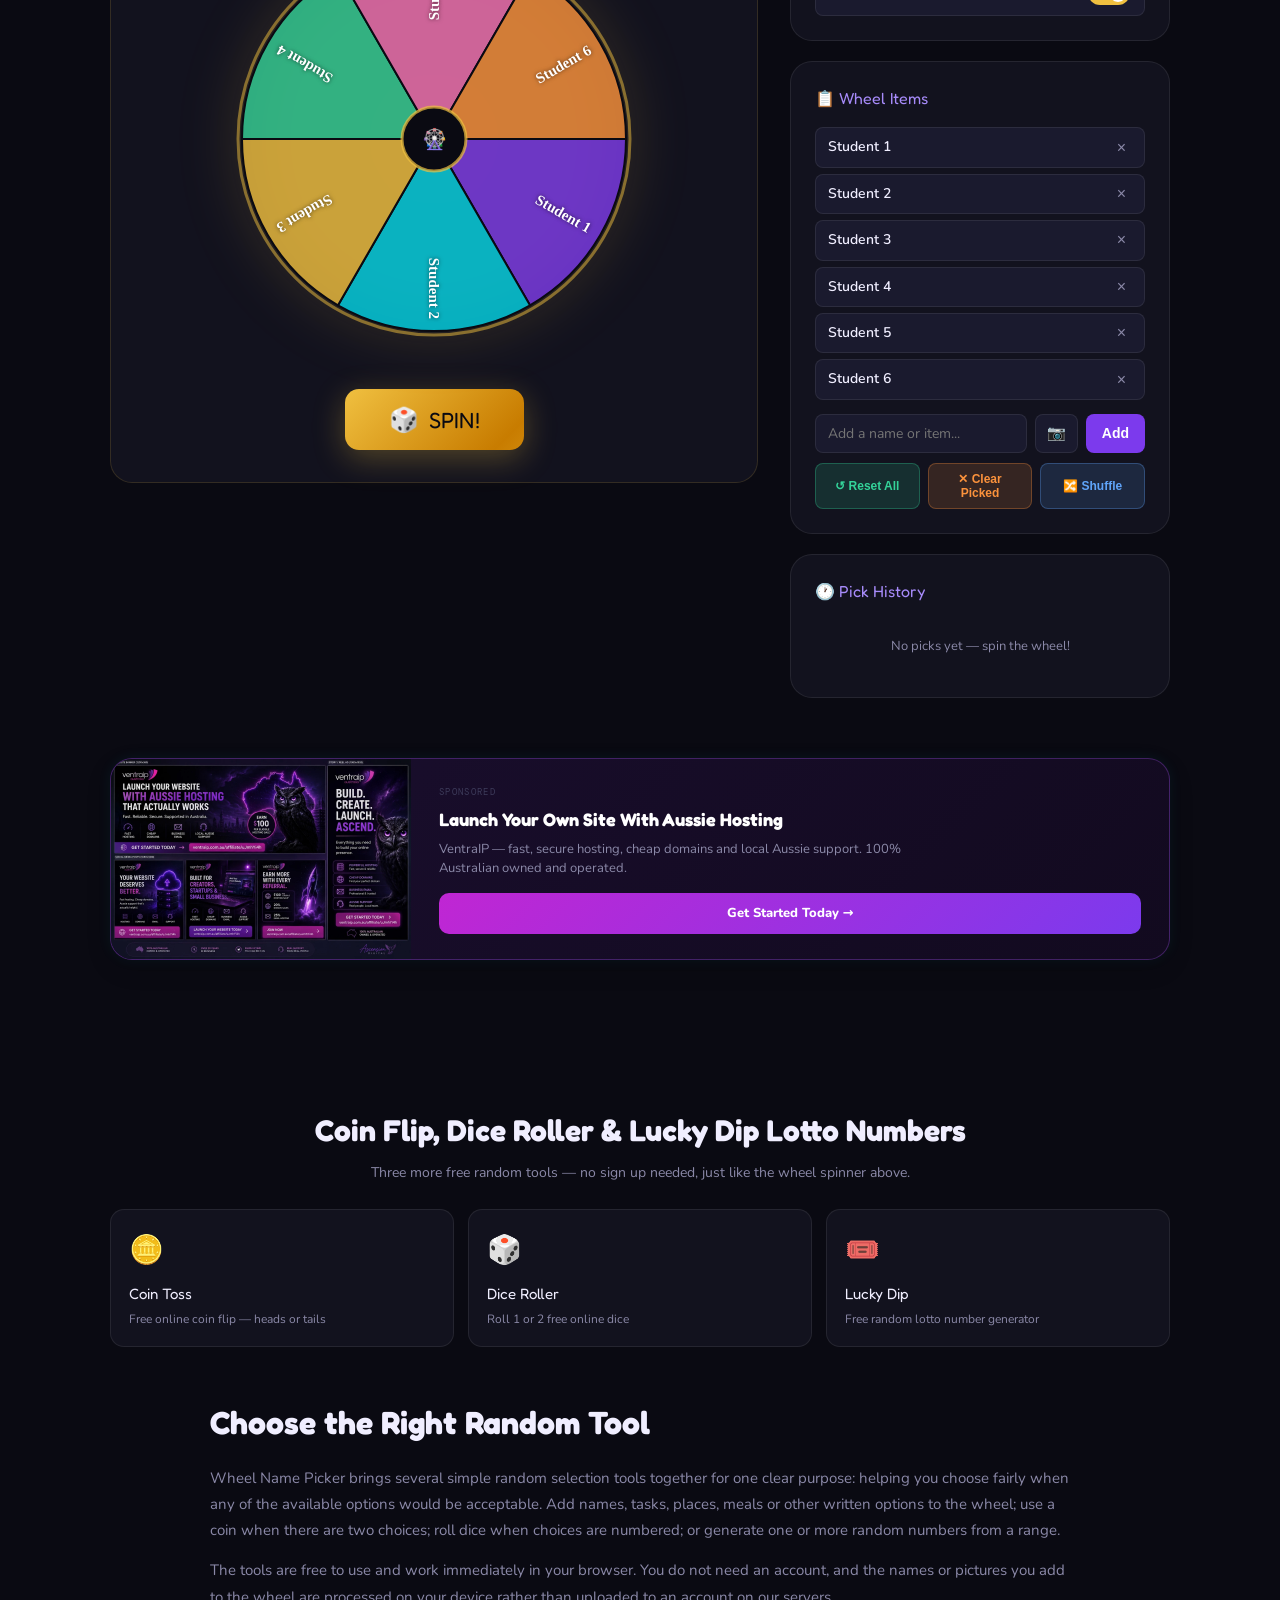
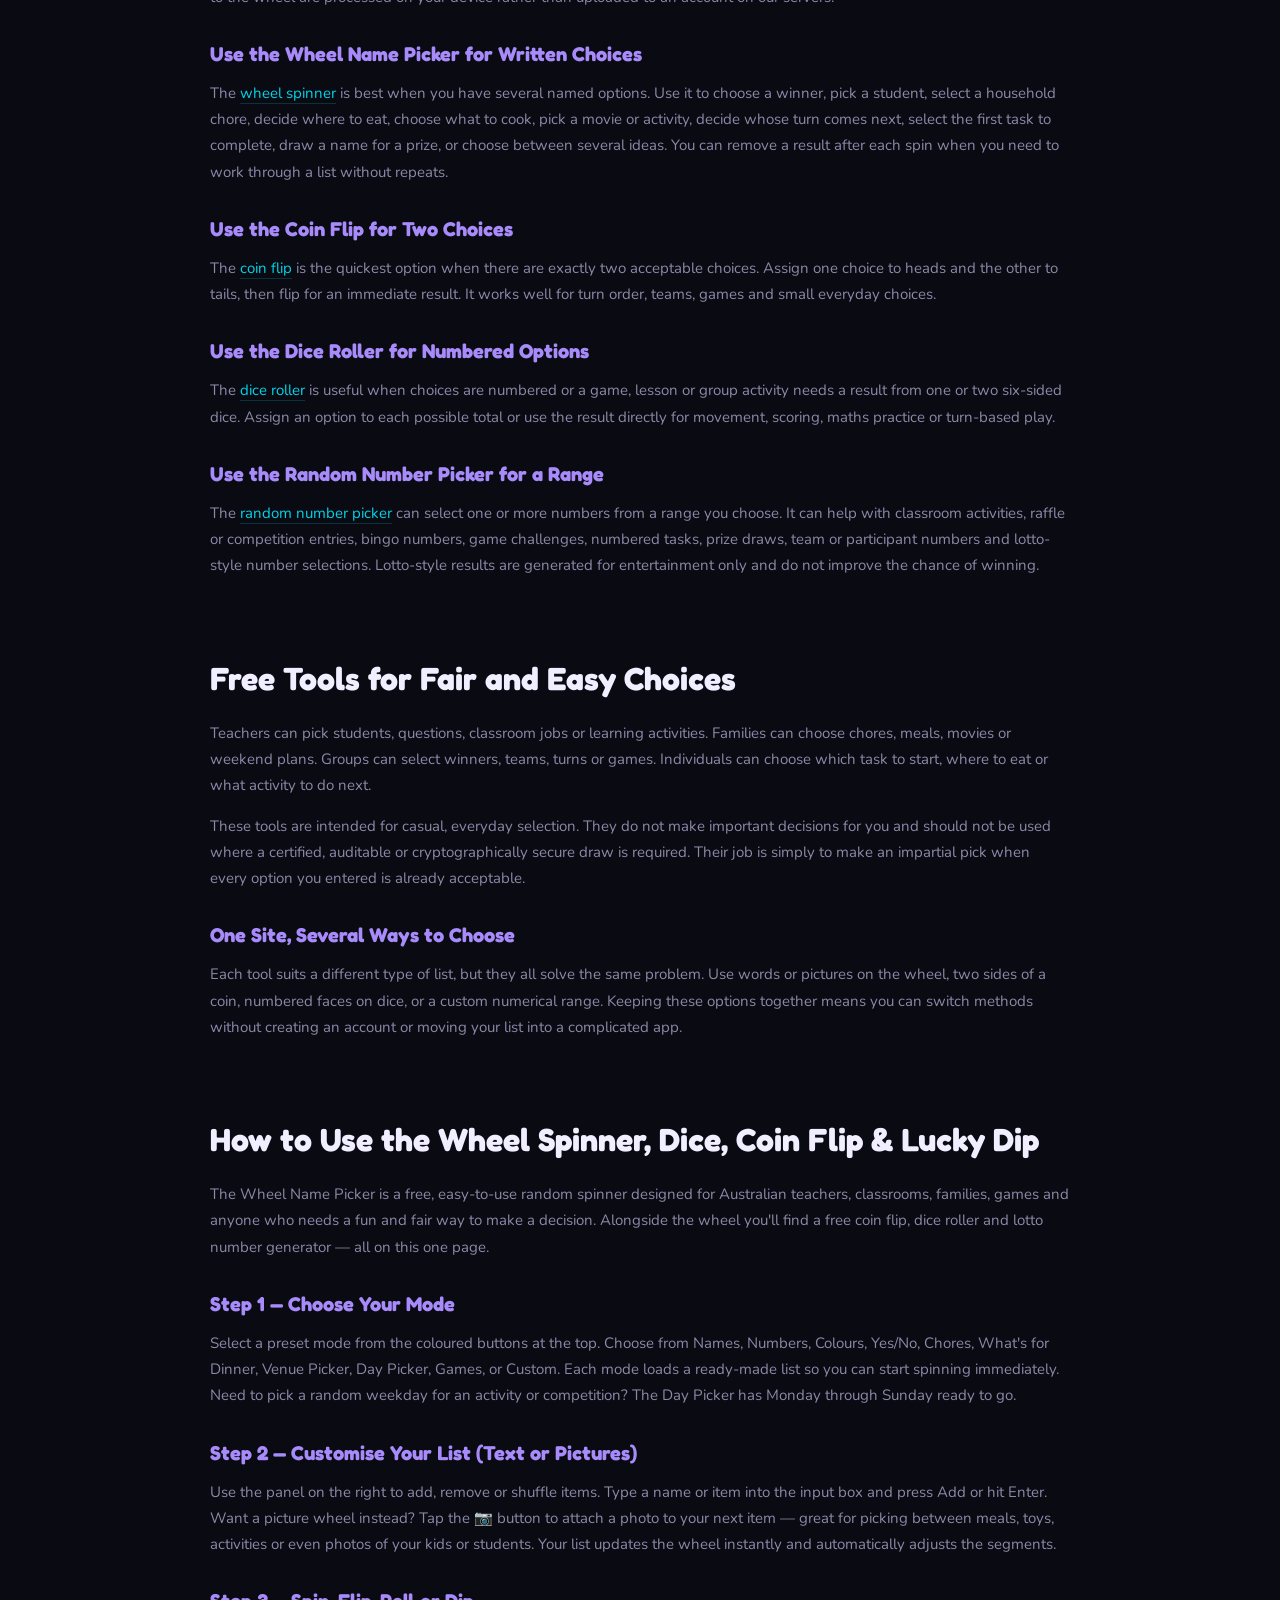
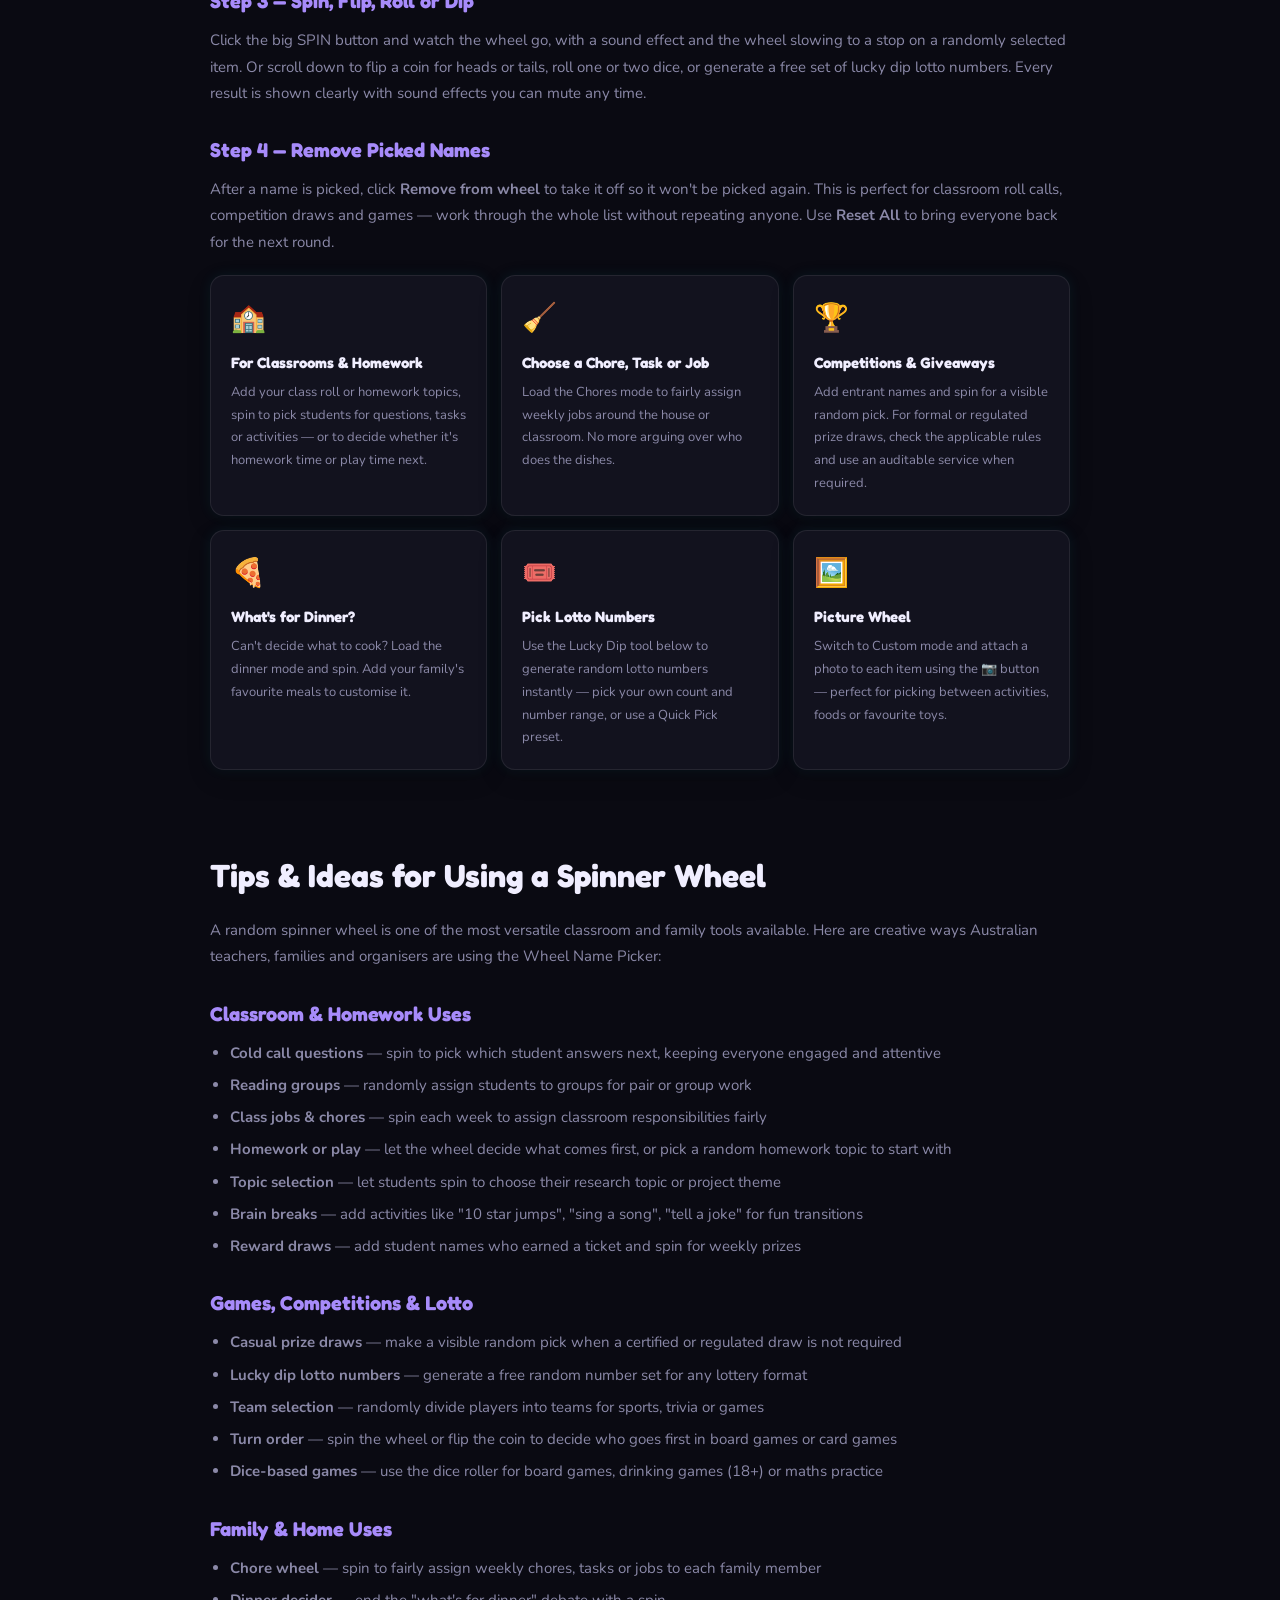
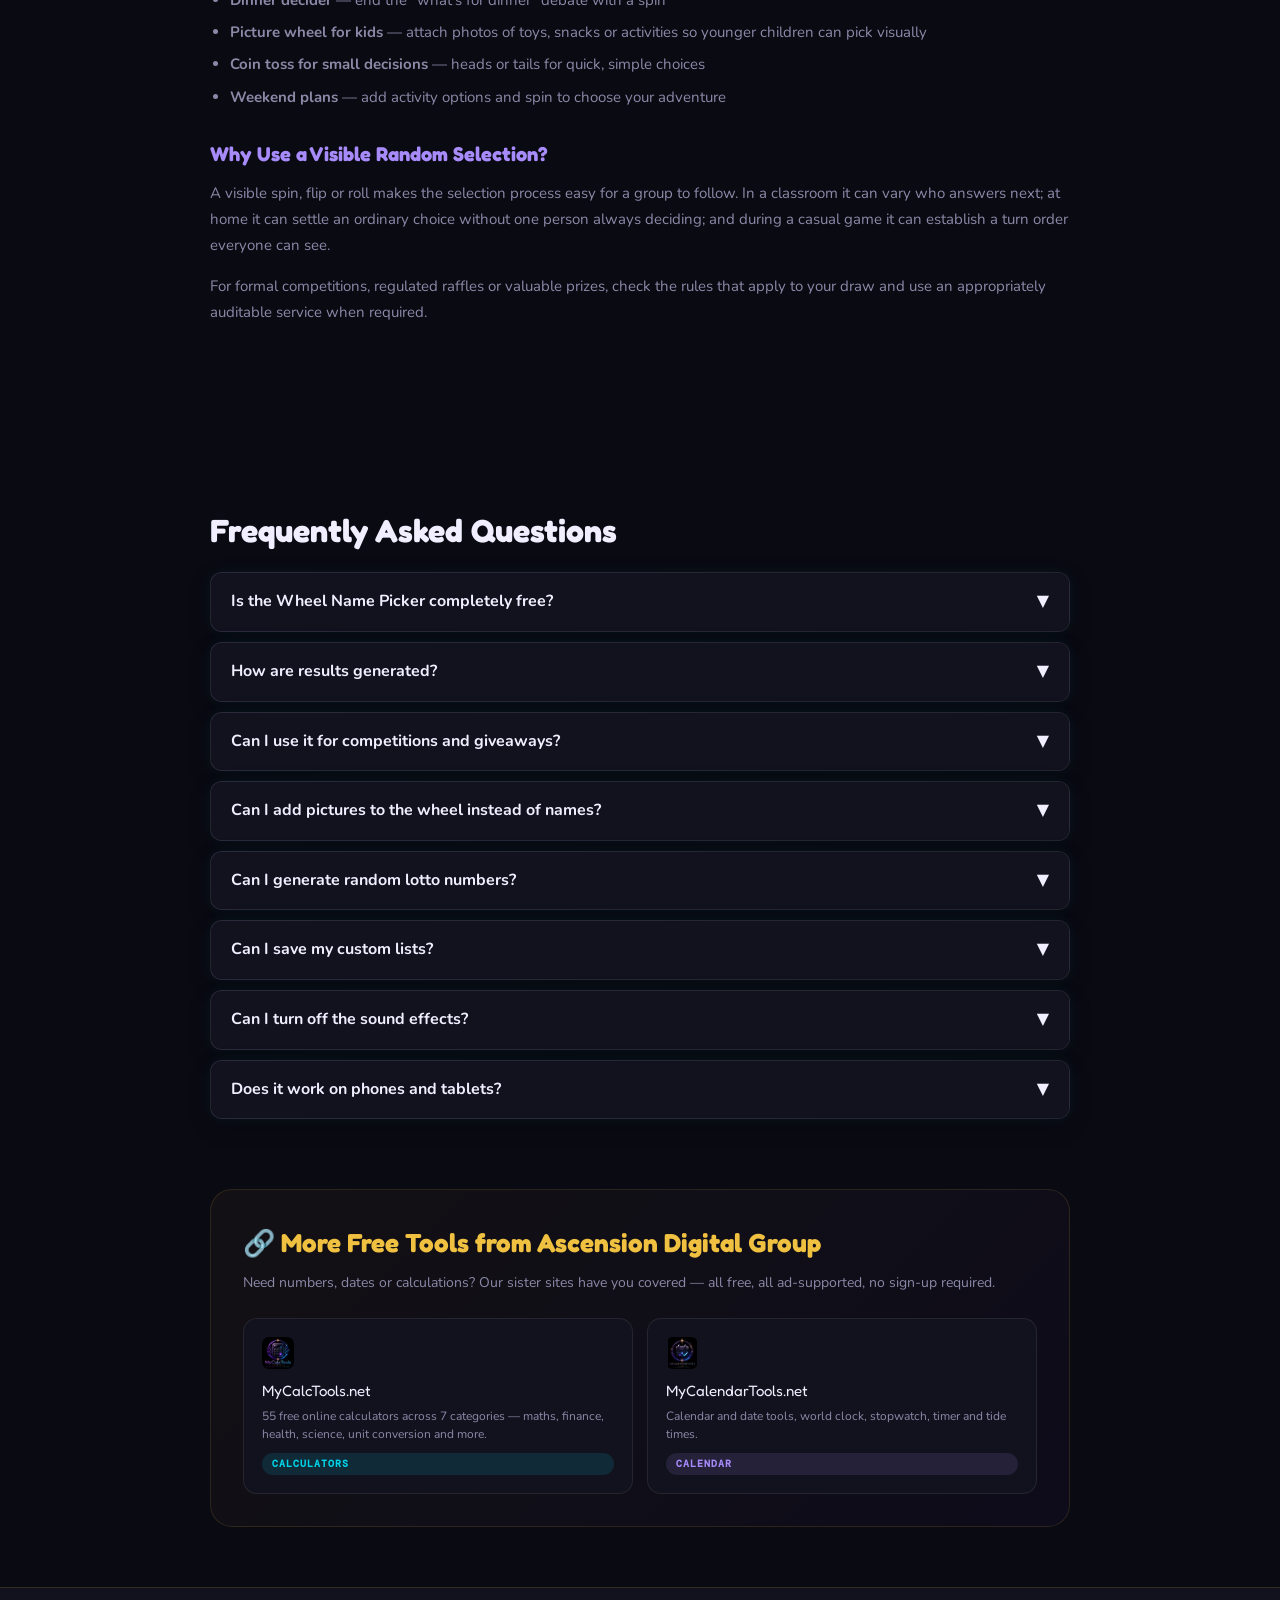
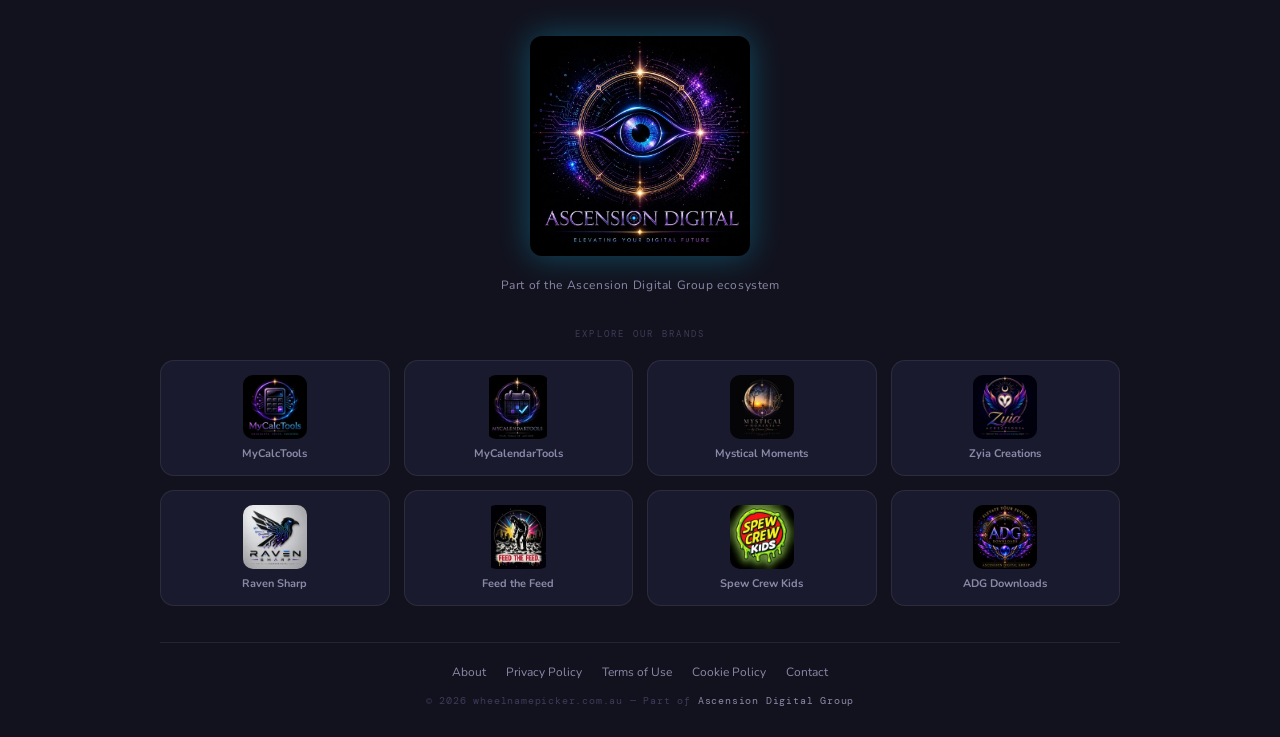
==== commit b6e4a888: "Fix oversized/misaligned wheel spinner on mobile The canvas had a hardcoded 400x400 size with zero r" ====
--- a/index.html
+++ b/index.html
@@ -168,8 +168,8 @@
 /* WHEEL CONTAINER */
 .wheel-wrap{background:var(--surf);border:1px solid rgba(240,192,64,.15);border-radius:var(--r2);padding:32px;text-align:center;position:relative}
 .wheel-title{font-family:var(--ffd);font-size:22px;margin-bottom:20px;color:var(--gold)}
-.canvas-wrap{position:relative;display:inline-block;margin-bottom:24px}
-#wheelCanvas{border-radius:50%;display:block;filter:drop-shadow(0 0 30px rgba(240,192,64,.2));transition:filter .3s}
+.canvas-wrap{position:relative;display:block;width:100%;max-width:400px;margin:0 auto 24px}
+#wheelCanvas{border-radius:50%;display:block;filter:drop-shadow(0 0 30px rgba(240,192,64,.2));transition:filter .3s;max-width:100%;height:auto}
 #wheelCanvas.spinning{filter:drop-shadow(0 0 50px rgba(240,192,64,.45))}
 .wheel-pointer{position:absolute;top:-14px;left:50%;transform:translateX(-50%);width:0;height:0;border-left:14px solid transparent;border-right:14px solid transparent;border-top:28px solid var(--gold);filter:drop-shadow(0 0 8px rgba(240,192,64,.6));z-index:10}
 .spin-btn{display:inline-flex;align-items:center;gap:10px;padding:16px 44px;border-radius:14px;font-family:var(--ffd);font-size:22px;background:linear-gradient(135deg,var(--gold),#c87c00,var(--gold));background-size:200%;color:#0a0a12;border:none;cursor:pointer;transition:all .3s;box-shadow:0 8px 32px rgba(240,192,64,.3);animation:shimmer 3s ease infinite}
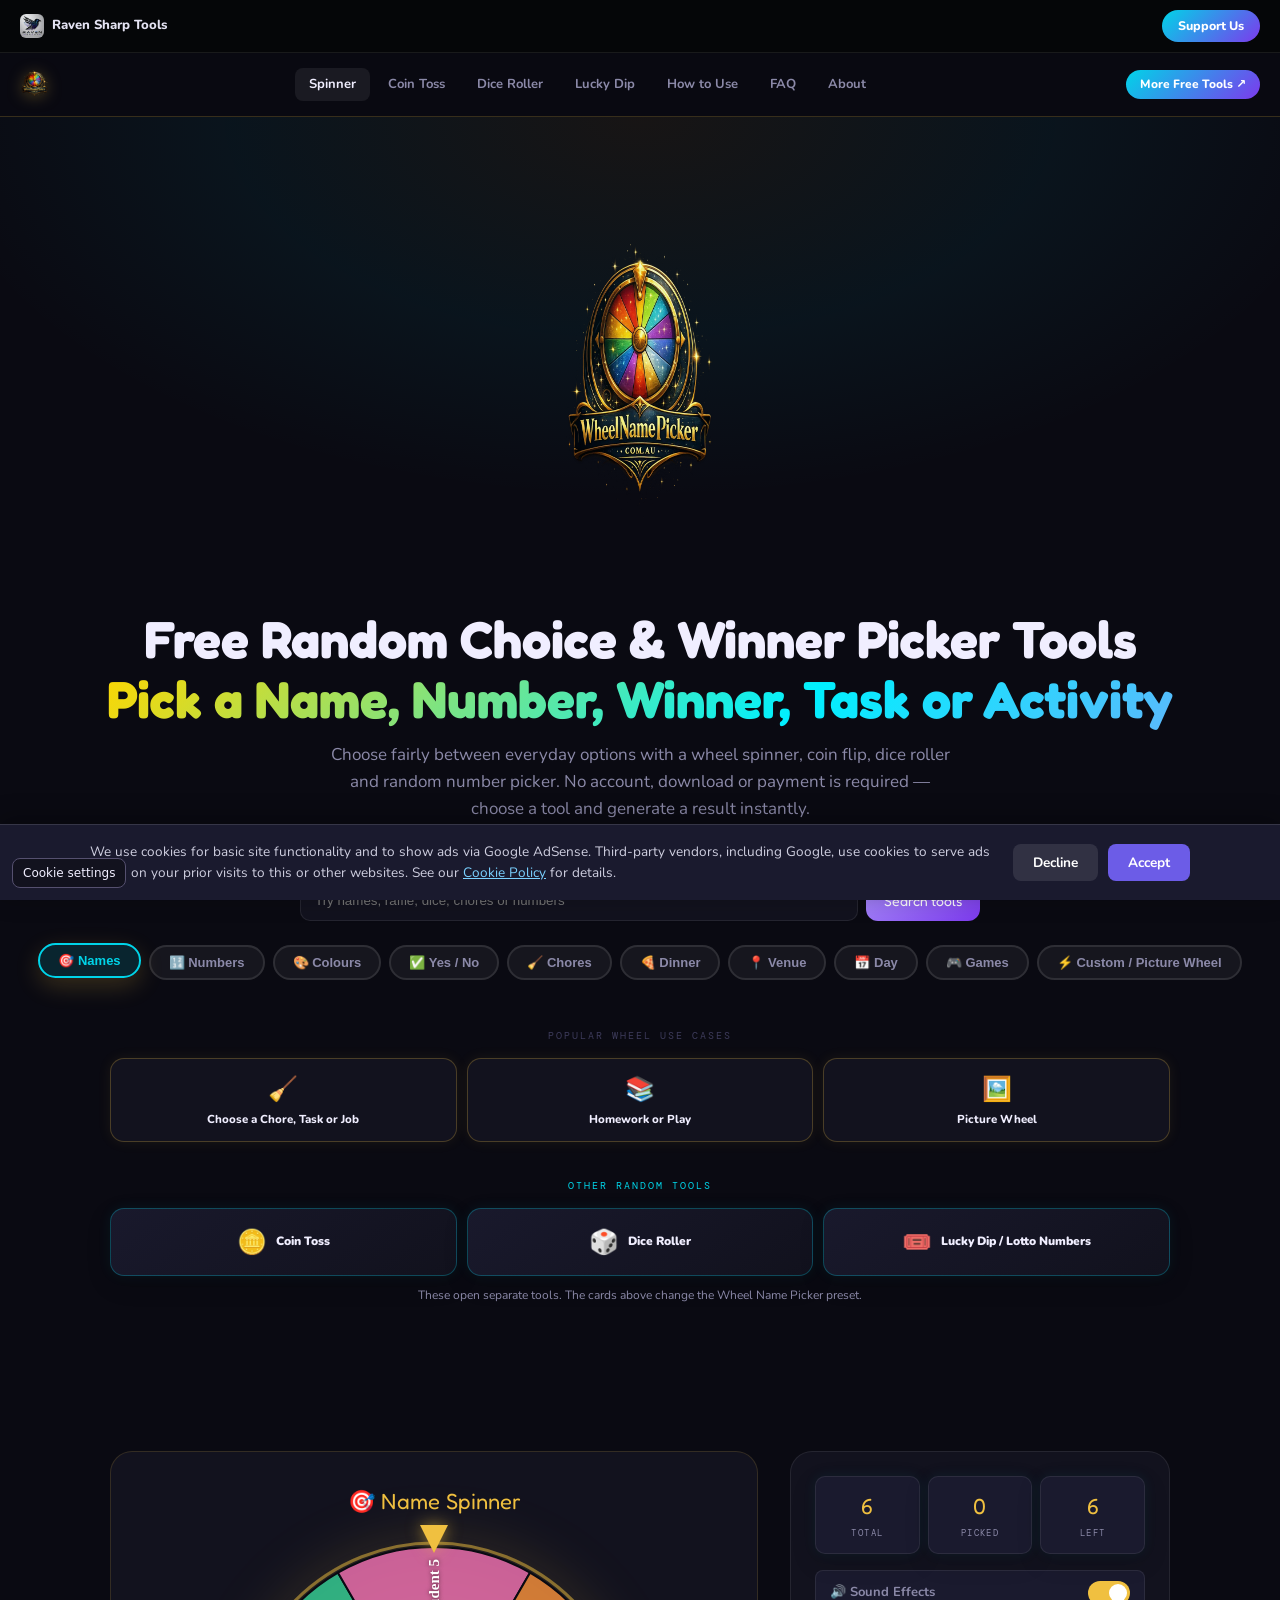
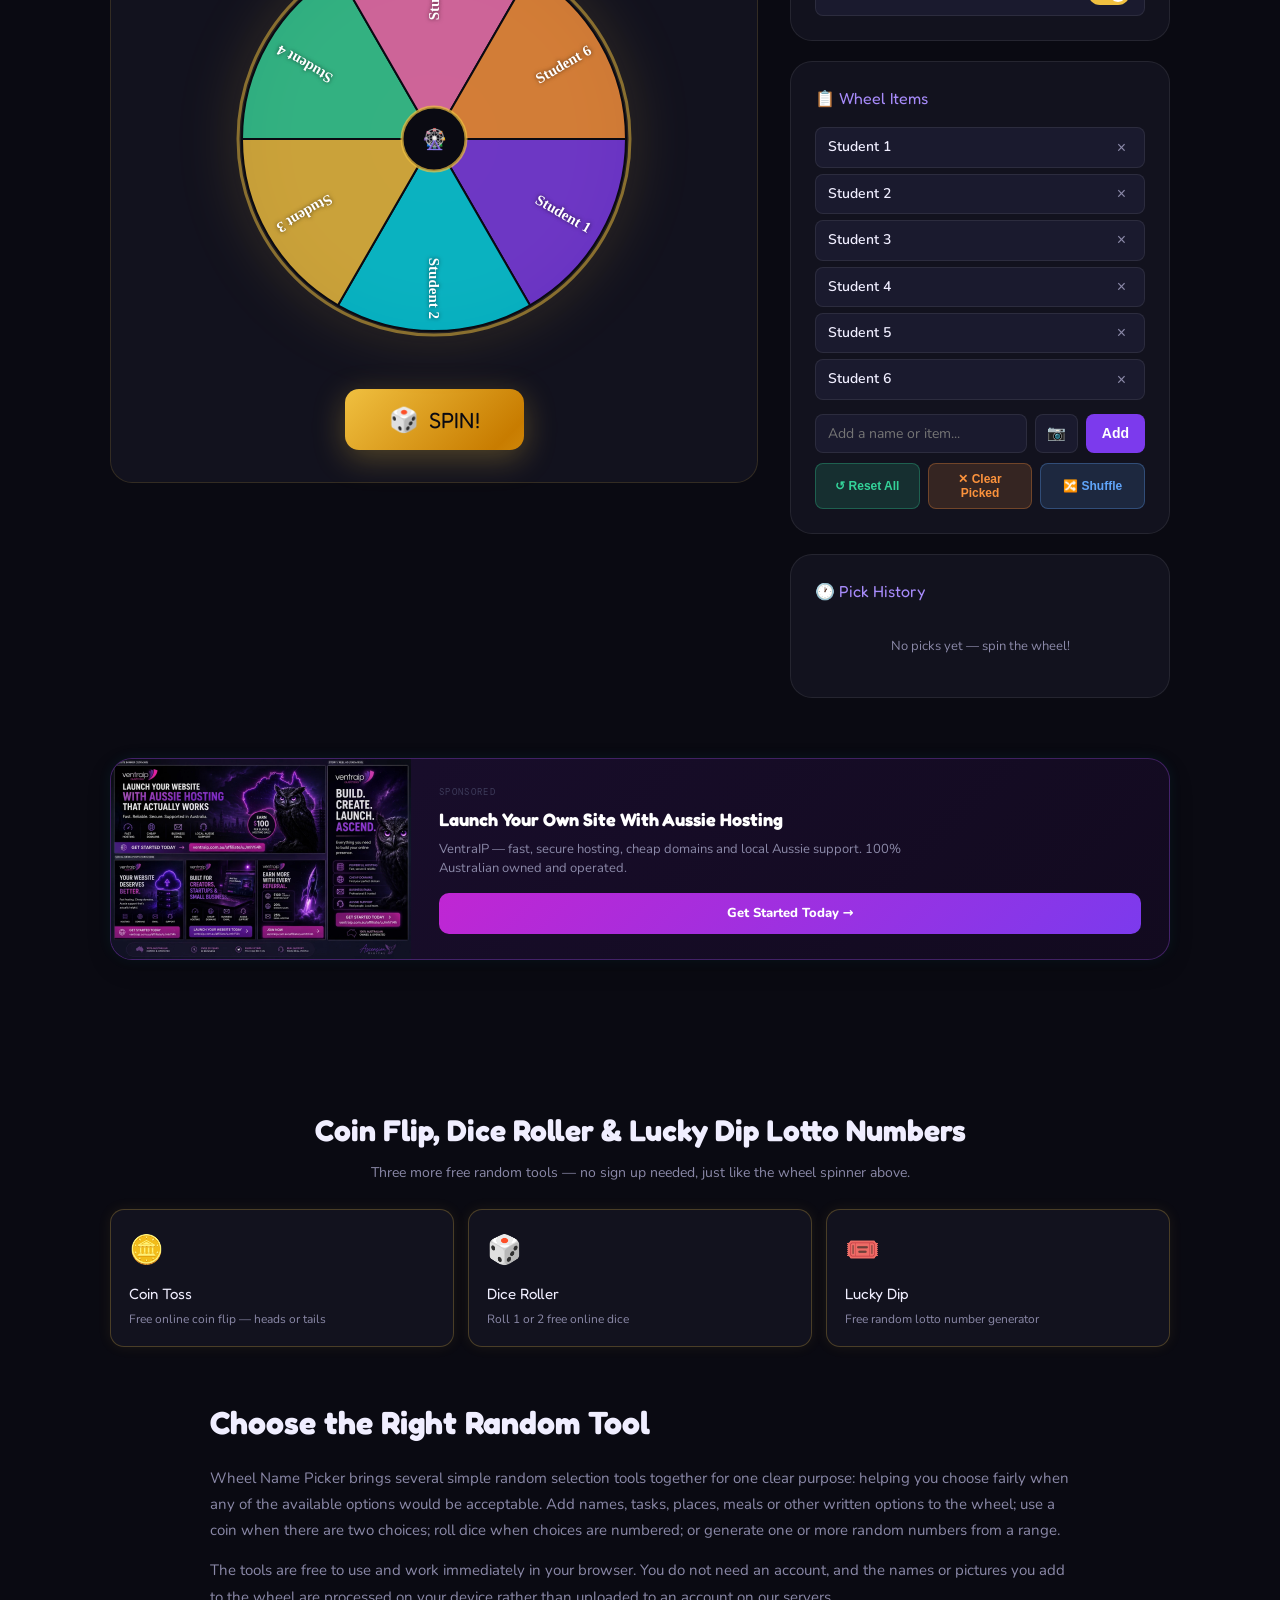
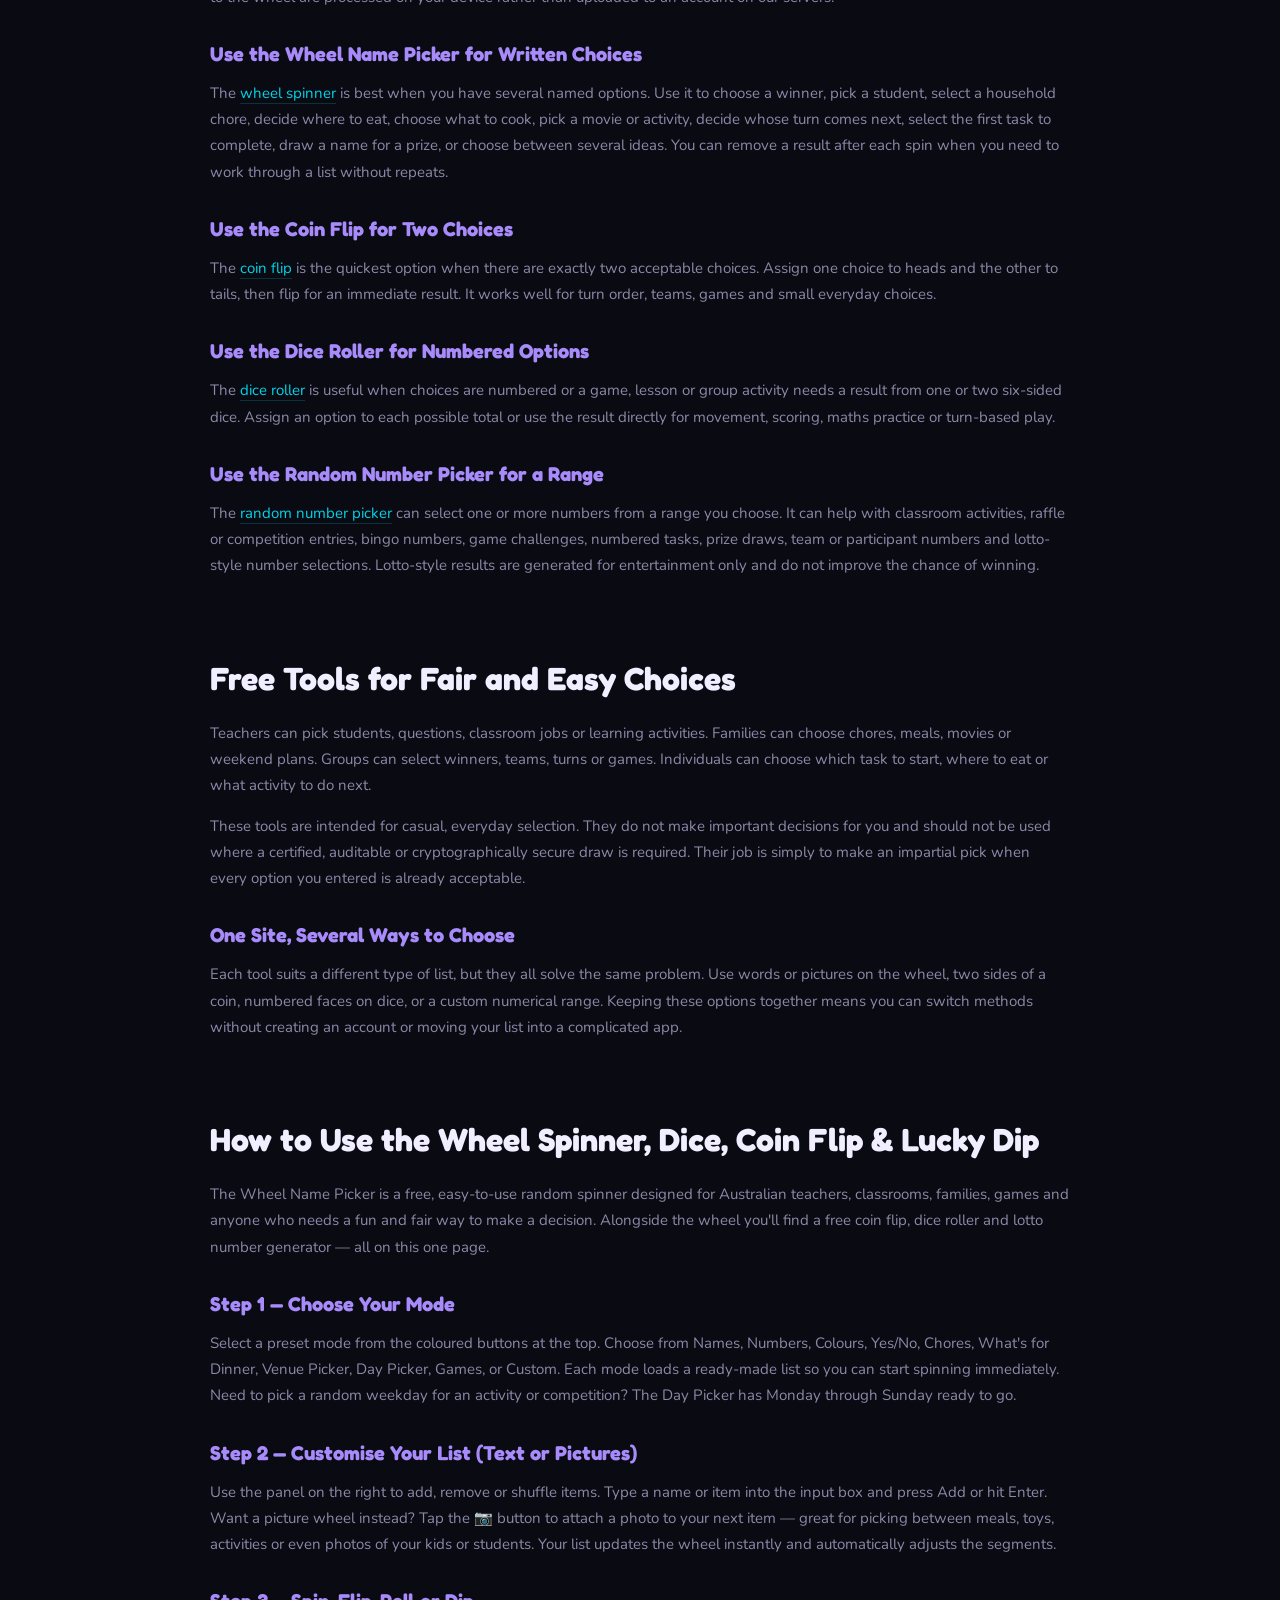
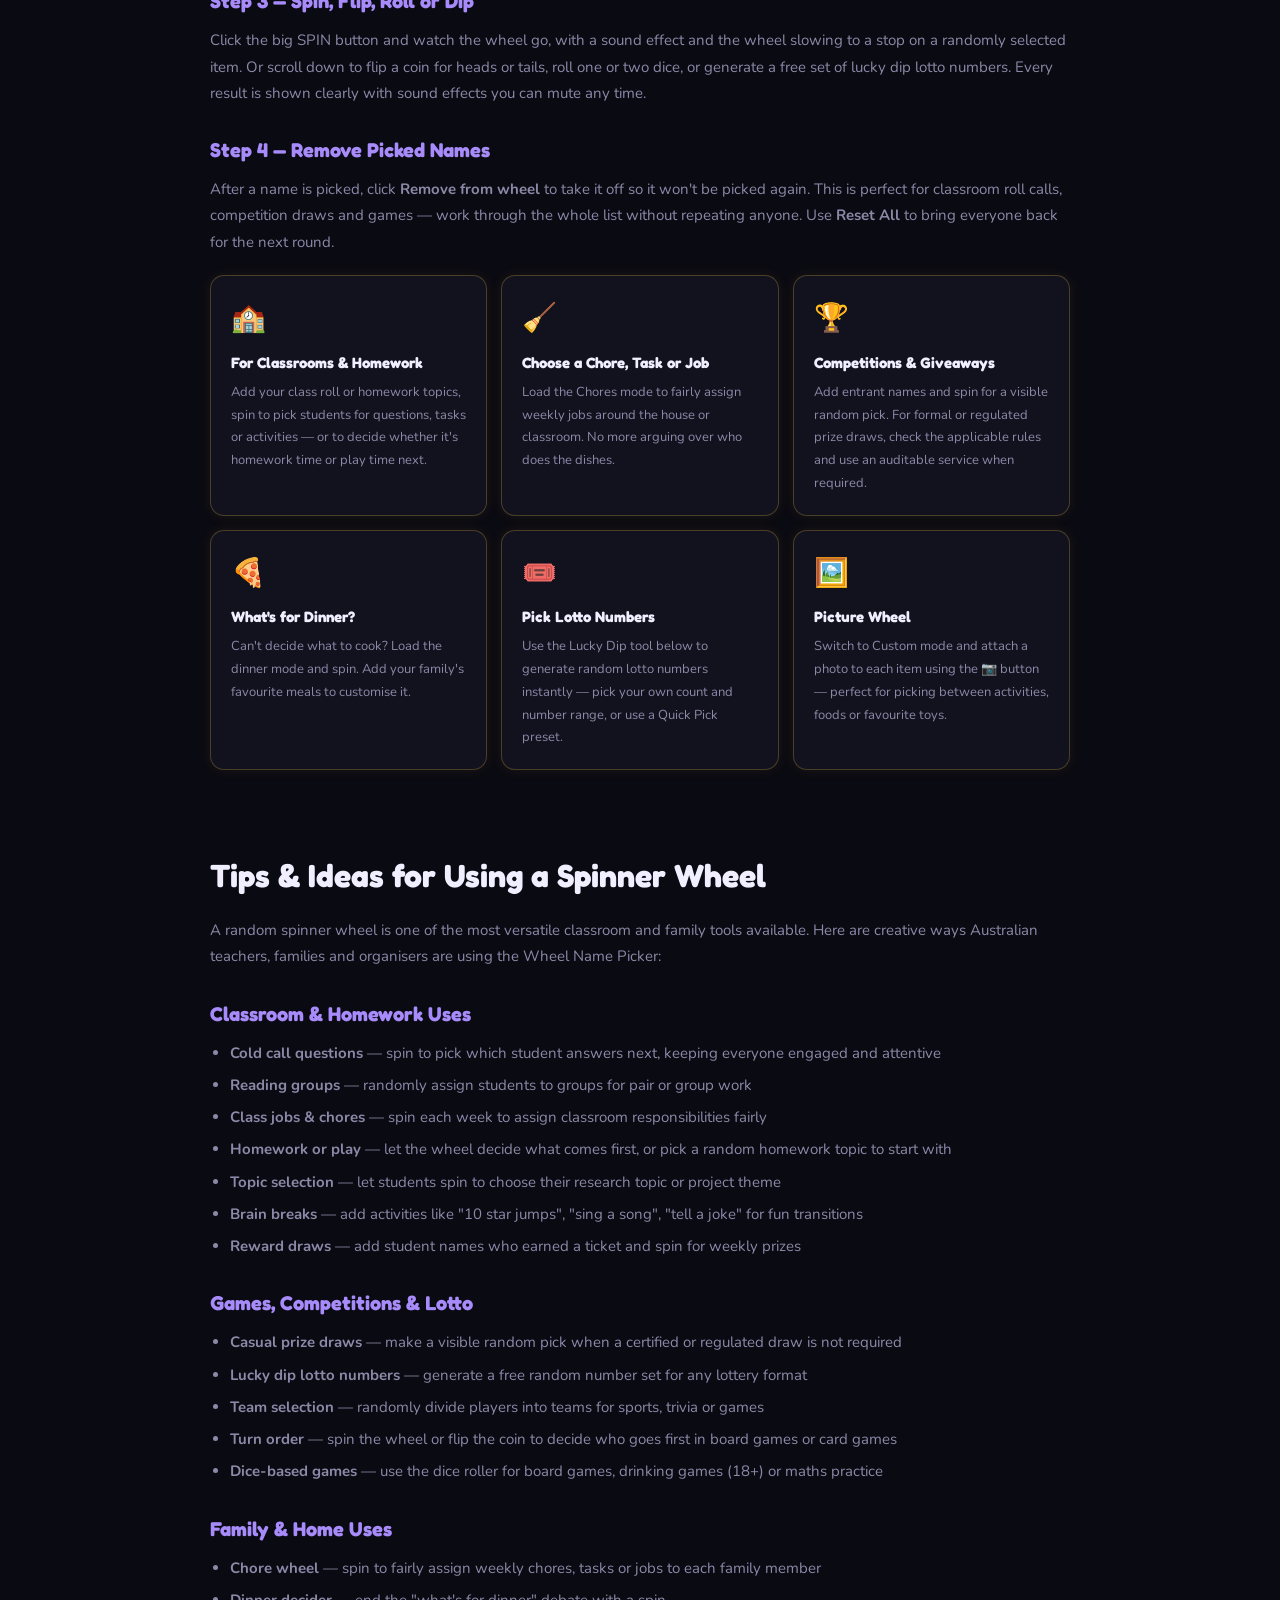
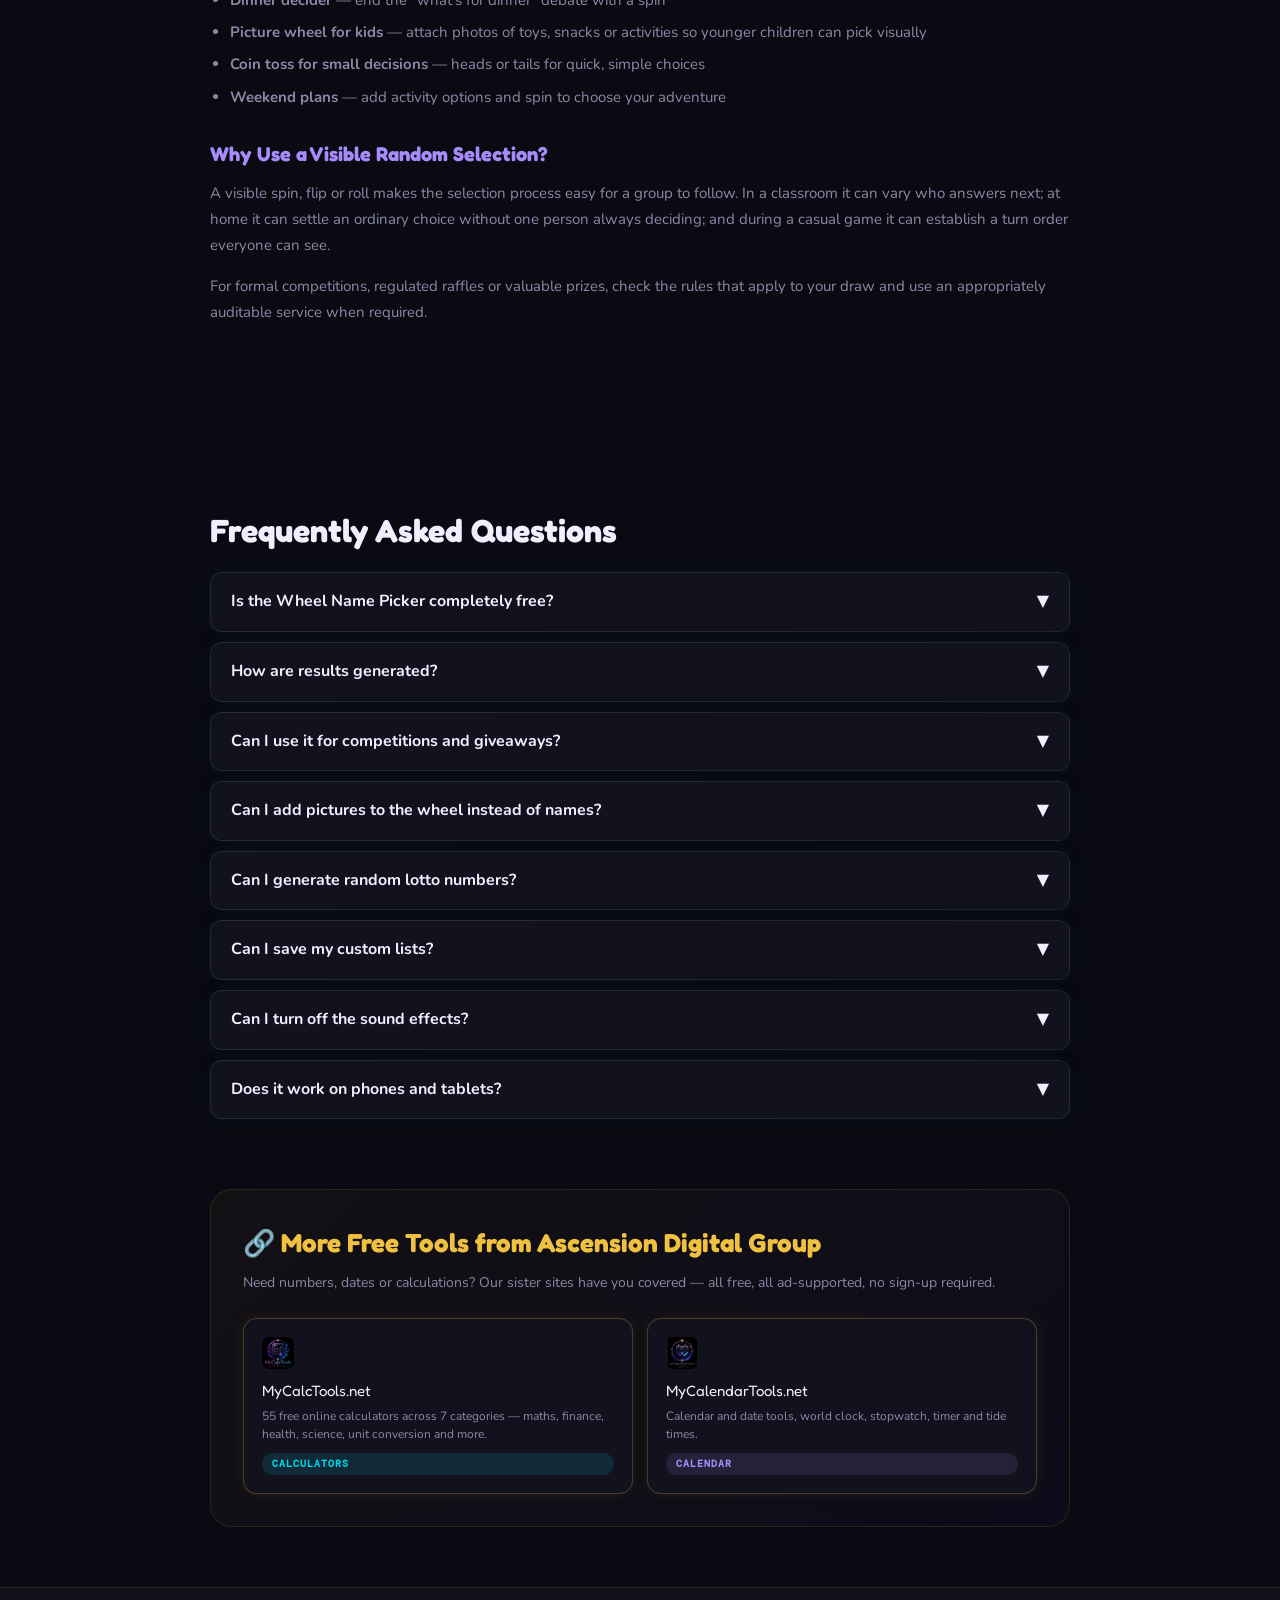
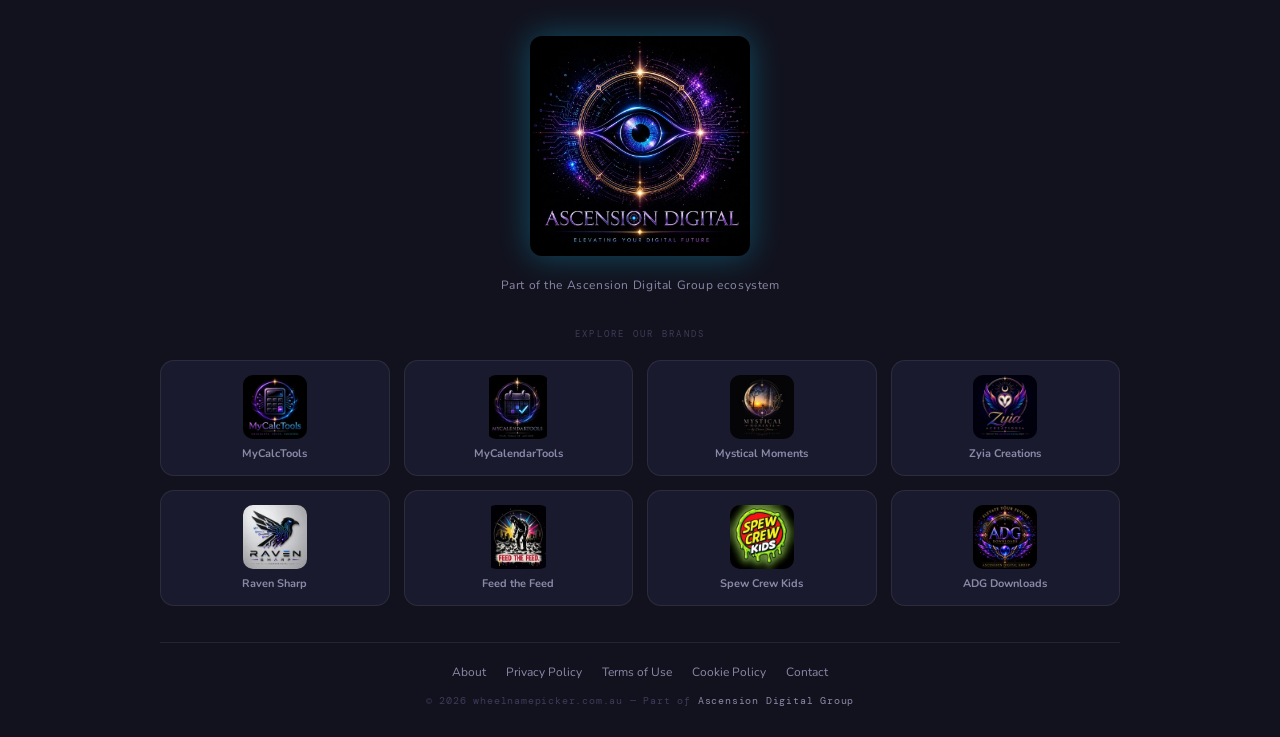
==== commit dcc0298d: "Add gold edge + glow to plain content cards Cosmetic only, nothing else touched. Applied to the four" ====
--- a/index.html
+++ b/index.html
@@ -144,7 +144,7 @@
 .usecase-strip{max-width:1100px;margin:0 auto;padding:0 20px 36px}
 .usecase-strip-label{font-family:var(--ffm);font-size:10px;letter-spacing:.2em;text-transform:uppercase;color:var(--subtle);text-align:center;margin-bottom:14px}
 .usecase-grid{display:grid;grid-template-columns:repeat(auto-fit,minmax(150px,1fr));gap:10px}
-.usecase-card{background:var(--surf);border:1px solid var(--bdr);border-radius:14px;padding:14px 10px;text-align:center;cursor:pointer;transition:all .2s}
+.usecase-card{background:var(--surf);border:1px solid rgba(240,192,64,.25);border-radius:14px;padding:14px 10px;text-align:center;cursor:pointer;transition:all .2s;box-shadow:0 0 14px rgba(240,192,64,.08)}
 .usecase-card:hover{border-color:rgba(240,192,64,.4);transform:translateY(-2px);background:var(--surf2)}
 .usecase-card .uc-icon{font-size:24px;margin-bottom:6px}
 .usecase-card .uc-label{font-size:11.5px;font-weight:800;color:var(--text)}
@@ -249,7 +249,7 @@
 .mini-tools-head p{font-size:14px;color:var(--muted)}
 .mini-grid{display:grid;grid-template-columns:repeat(3,1fr);gap:20px}
 @media(max-width:860px){.mini-grid{grid-template-columns:1fr}}
-.mini-card{background:var(--surf);border:1px solid var(--bdr);border-radius:var(--r2);padding:28px 24px;text-align:center}
+.mini-card{background:var(--surf);border:1px solid rgba(240,192,64,.25);border-radius:var(--r2);padding:28px 24px;text-align:center;box-shadow:0 0 14px rgba(240,192,64,.08)}
 .mini-card h3{font-family:var(--ffd);font-size:19px;margin-bottom:6px;color:var(--gold)}
 .mini-card .mini-sub{font-size:12.5px;color:var(--muted);margin-bottom:20px}
 
@@ -295,7 +295,7 @@
 .content-section a{color:var(--cyan);border-bottom:1px solid rgba(0,212,232,.2);transition:border-color .2s}
 .content-section a:hover{border-color:var(--cyan)}
 .tip-grid{display:grid;grid-template-columns:repeat(auto-fit,minmax(240px,1fr));gap:14px;margin:20px 0}
-.tip-card{padding:20px;border-radius:14px;border:1px solid var(--bdr);background:var(--surf)}
+.tip-card{padding:20px;border-radius:14px;border:1px solid rgba(240,192,64,.25);background:var(--surf);box-shadow:0 0 14px rgba(240,192,64,.08)}
 .tip-card .tip-icon{font-size:28px;margin-bottom:10px}
 .tip-card h4{font-family:var(--ffd);font-size:15px;margin-bottom:6px;color:var(--text)}
 .tip-card p{font-size:13px;color:var(--muted);margin:0}
@@ -312,7 +312,7 @@
 .related-tools h2{font-family:var(--ffd);font-size:26px;margin-bottom:8px;color:var(--gold)}
 .related-tools p{font-size:14px;color:var(--muted);margin-bottom:24px}
 .tools-grid{display:grid;grid-template-columns:repeat(auto-fit,minmax(200px,1fr));gap:14px}
-.tool-card{display:flex;flex-direction:column;padding:18px;border-radius:14px;border:1px solid var(--bdr);background:var(--surf);transition:all .25s;text-decoration:none}
+.tool-card{display:flex;flex-direction:column;padding:18px;border-radius:14px;border:1px solid rgba(240,192,64,.25);background:var(--surf);transition:all .25s;text-decoration:none;box-shadow:0 0 14px rgba(240,192,64,.08)}
 .tool-card:hover{border-color:rgba(240,192,64,.5);transform:translateY(-3px);box-shadow:0 12px 30px rgba(240,192,64,.15)}
 .tool-card-icon{font-size:28px;margin-bottom:10px}
 .tool-card-icon img{width:32px;height:32px;object-fit:contain;border-radius:7px}
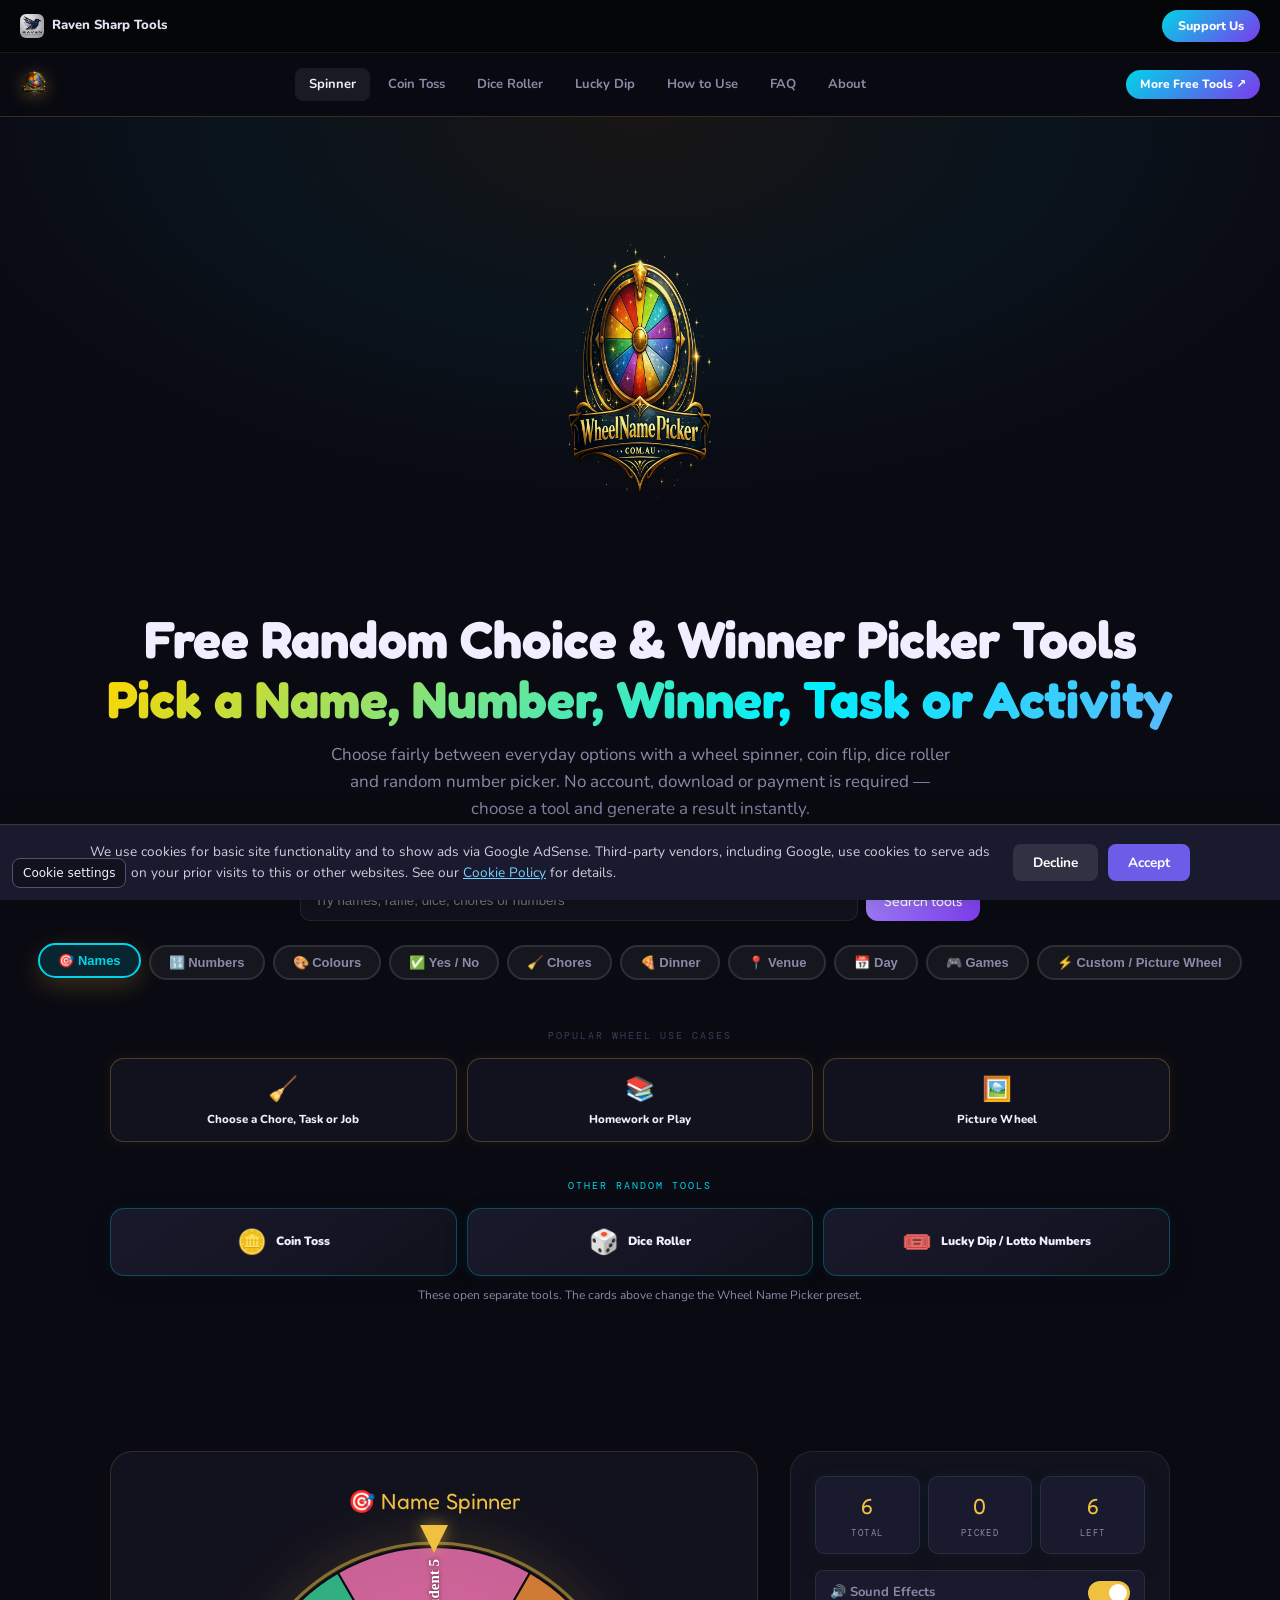
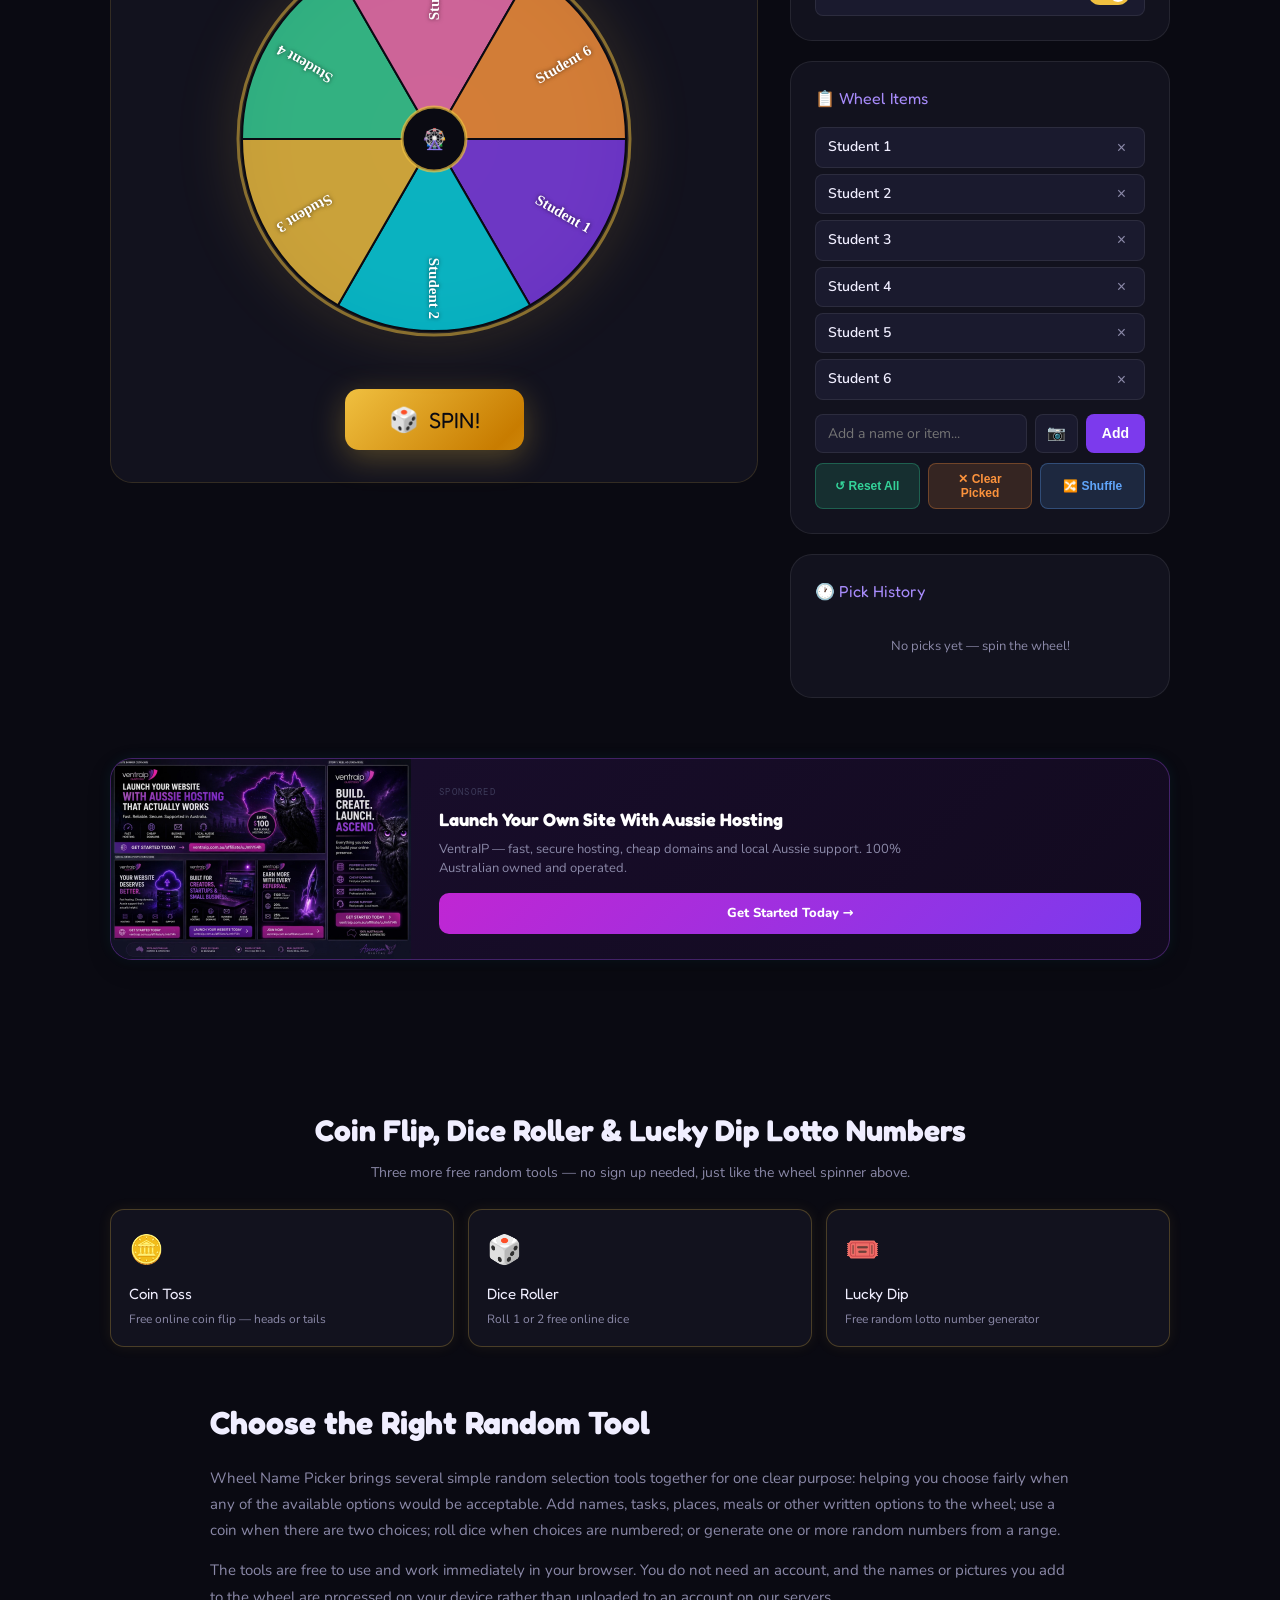
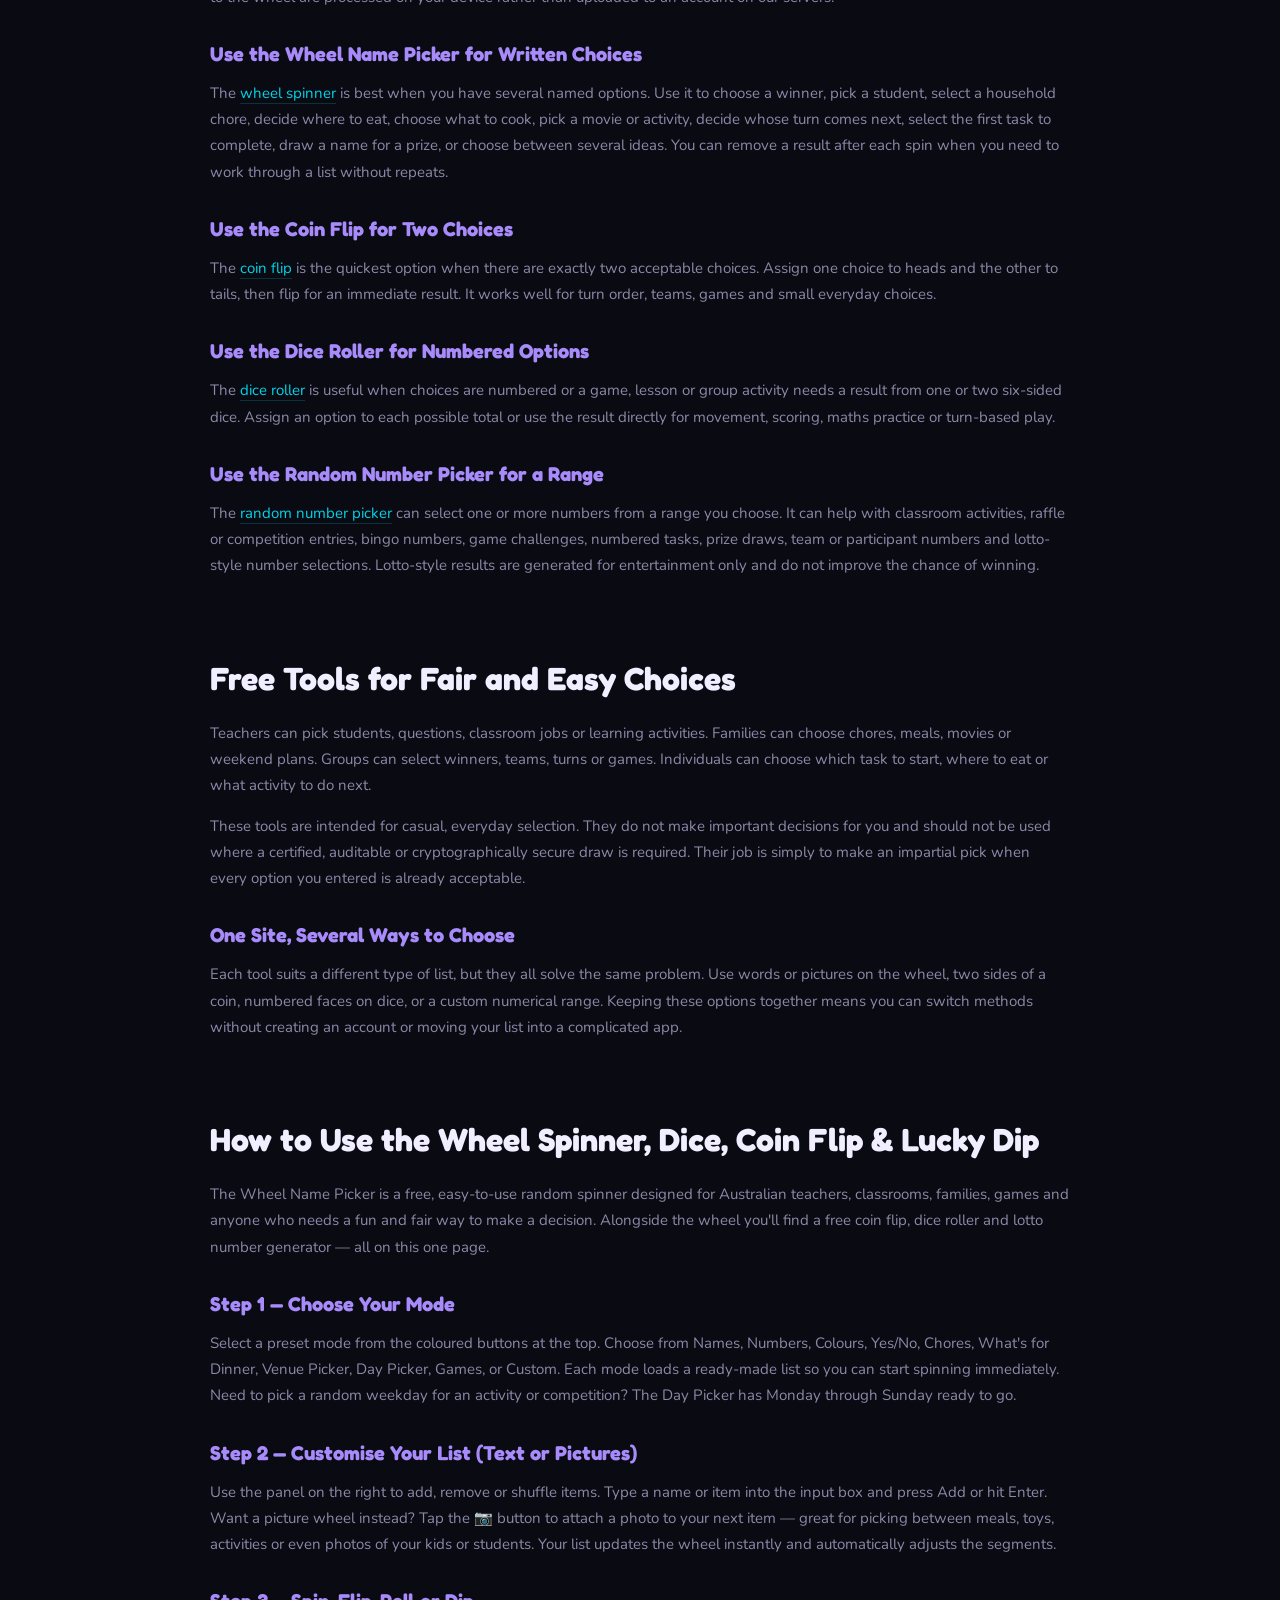
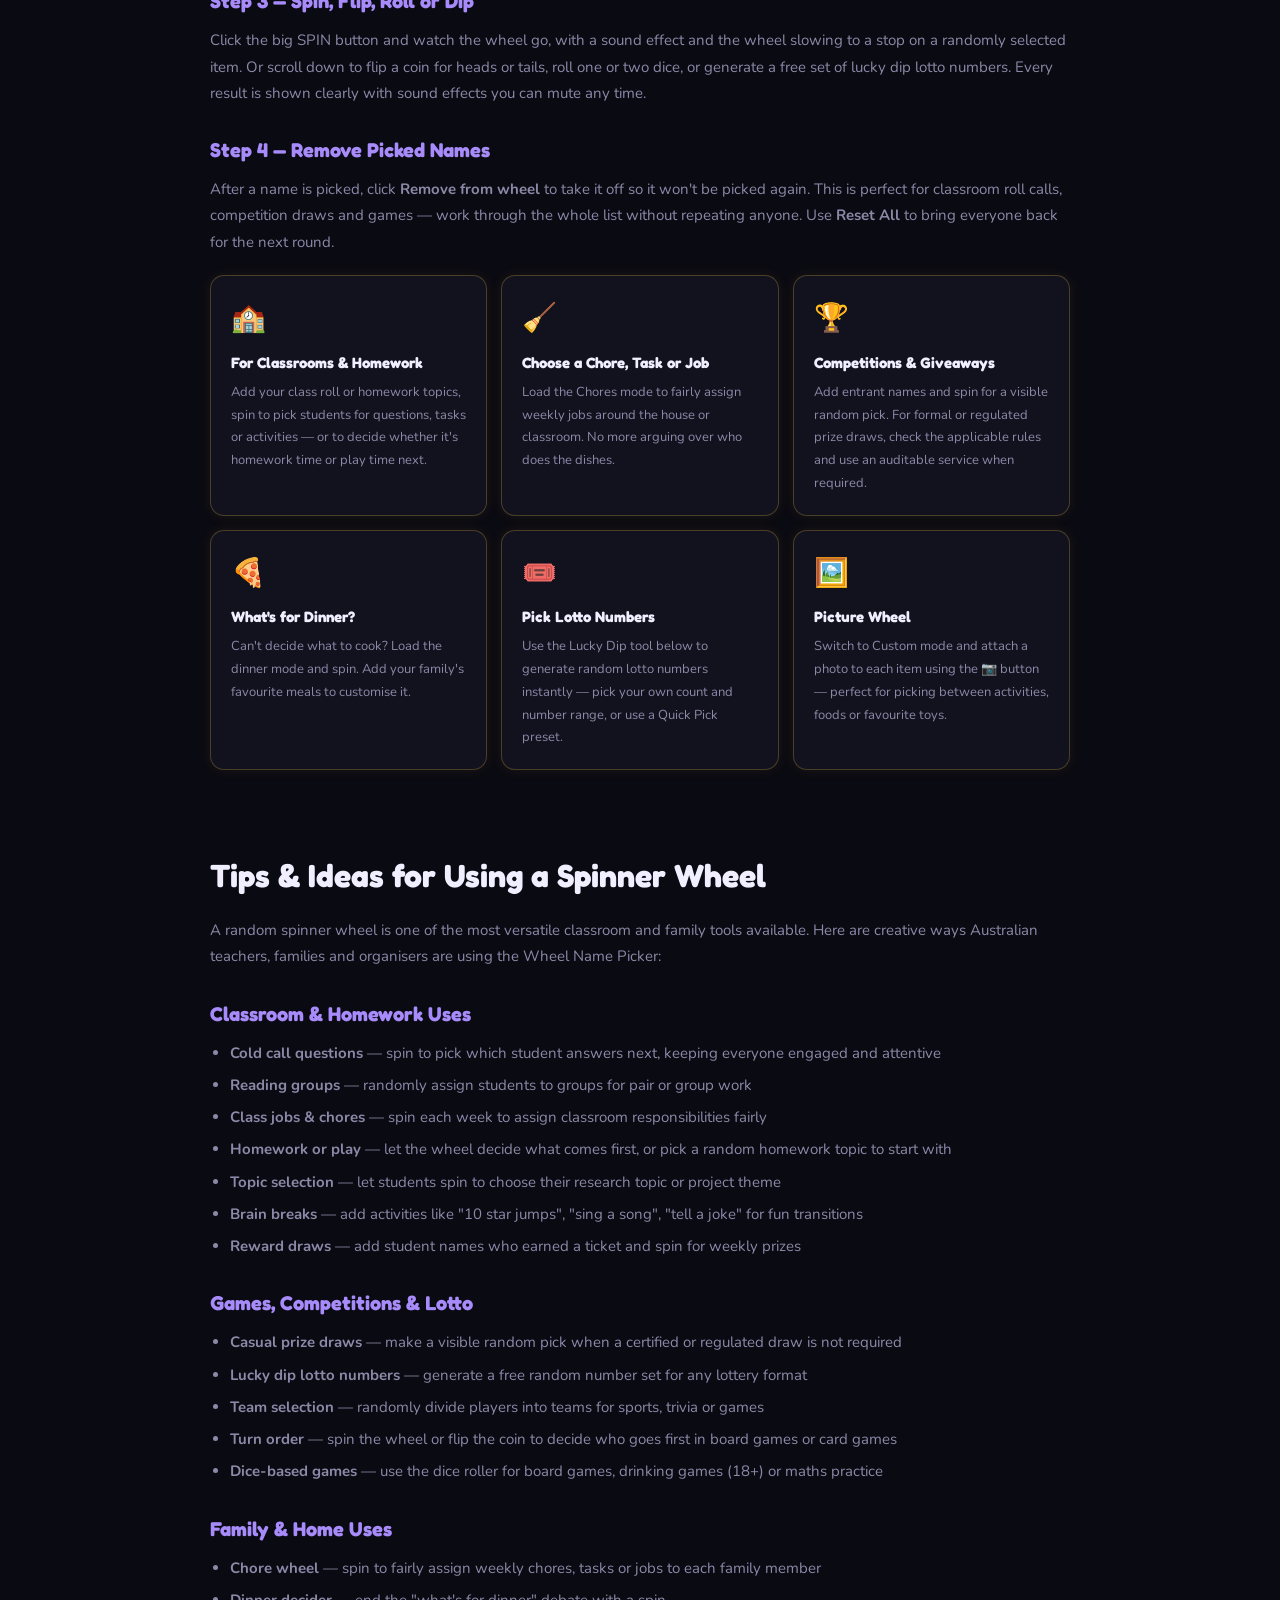
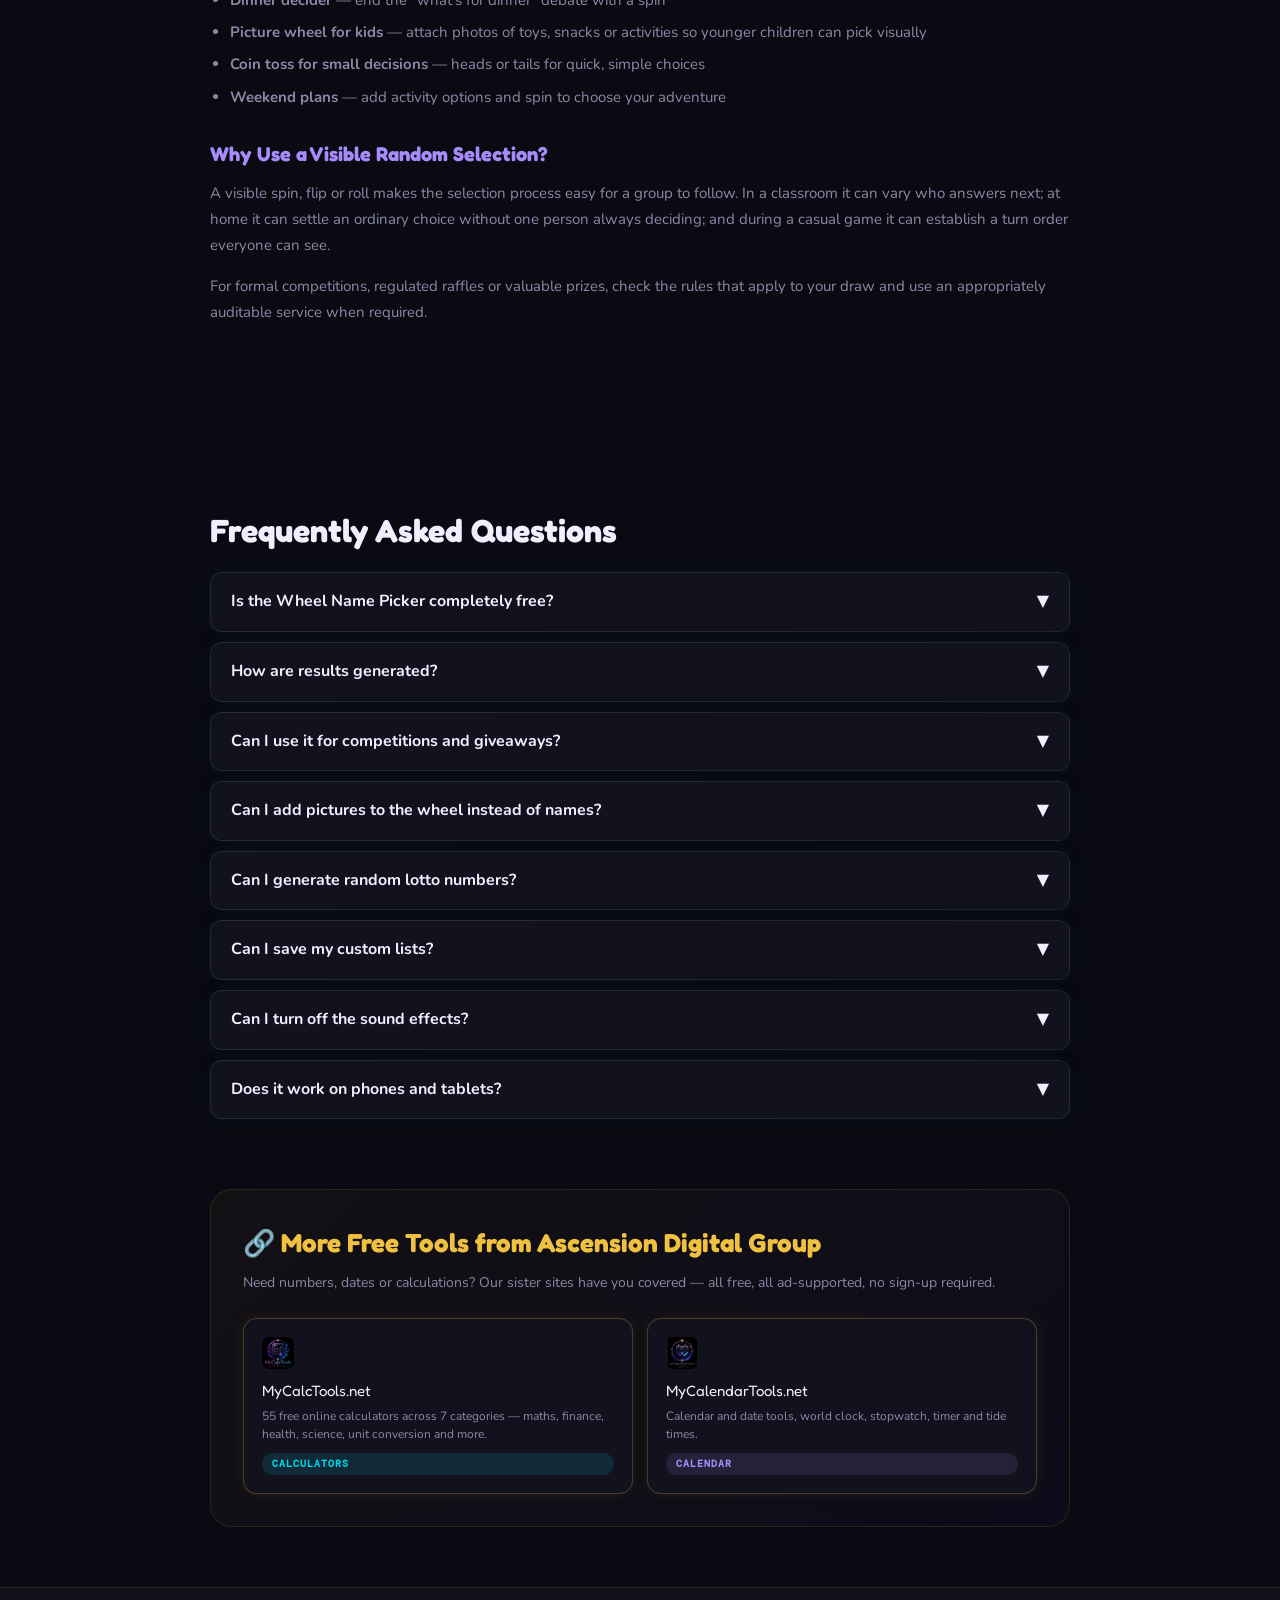
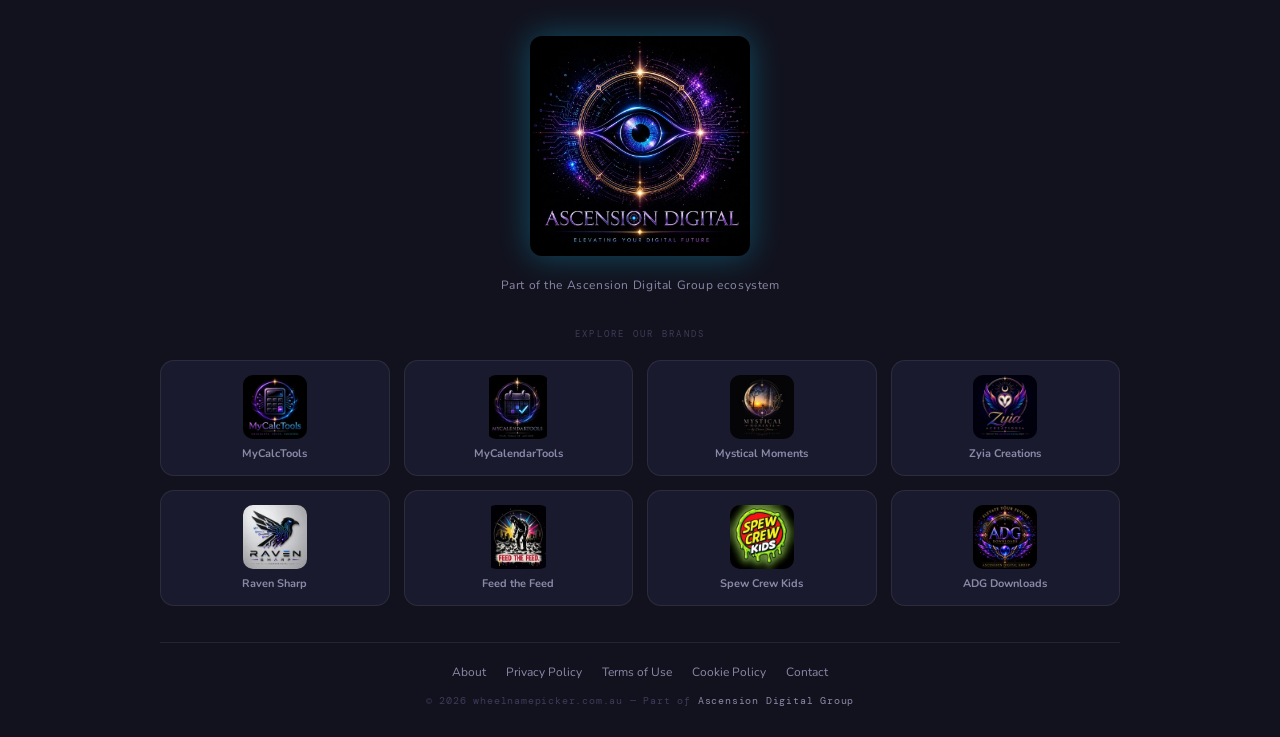
==== commit 2f4ad7c7: "Fix AdSense review quality issues" ====
--- a/index.html
+++ b/index.html
@@ -60,8 +60,8 @@
     {
       "@type": "FAQPage",
       "mainEntity": [
-        { "@type": "Question", "name": "Is the Wheel Name Picker completely free?", "acceptedAnswer": { "@type": "Answer", "text": "Yes — completely free. No sign up, no account, no downloads required. The site is supported by advertising so the tool remains free for everyone." } },
-        { "@type": "Question", "name": "Is the result truly random?", "acceptedAnswer": { "@type": "Answer", "text": "Yes. The wheel, dice, coin and lotto generator all use JavaScript's built-in random number generator. Every item or number has an equal chance of being selected." } },
+        { "@type": "Question", "name": "Is the Wheel Name Picker completely free?", "acceptedAnswer": { "@type": "Answer", "text": "Yes. No sign up, account or download is required." } },
+        { "@type": "Question", "name": "How are results generated?", "acceptedAnswer": { "@type": "Answer", "text": "The tools use the browser's standard pseudorandom number generator. They are suitable for casual choices, classroom activities and games, but not certified or cryptographically secure draws." } },
         { "@type": "Question", "name": "Can I use this for competitions and prize draws?", "acceptedAnswer": { "@type": "Answer", "text": "Absolutely. Add all participant names, spin to pick a winner. Each entry has an equal and fair chance of being selected, making it ideal for giveaways, raffles and competitions." } },
         { "@type": "Question", "name": "Does it work on phones and tablets?", "acceptedAnswer": { "@type": "Answer", "text": "Yes — fully responsive and works on all devices including iPhones, Android phones, iPads and tablets." } },
         { "@type": "Question", "name": "Can I generate random lotto numbers?", "acceptedAnswer": { "@type": "Answer", "text": "Yes. The Lucky Dip tool generates random lotto-style number sets — choose how many numbers and the maximum number, or use the Quick Pick presets for standard Australian lotto formats." } },
@@ -676,7 +676,7 @@
 
   <div class="faq-item">
     <div class="faq-q" onclick="toggleFaq(this)">Is the Wheel Name Picker completely free? <span class="faq-arrow">▼</span></div>
-    <div class="faq-a"><p>Yes — completely free. No sign up, no account, no downloads required. The site is supported by advertising so the tool can remain free for everyone.</p></div>
+    <div class="faq-a"><p>Yes. No sign up, account or download is required.</p></div>
   </div>
   <div class="faq-item">
     <div class="faq-q" onclick="toggleFaq(this)">How are results generated? <span class="faq-arrow">▼</span></div>
@@ -684,7 +684,7 @@
   </div>
   <div class="faq-item">
     <div class="faq-q" onclick="toggleFaq(this)">Can I use it for competitions and giveaways? <span class="faq-arrow">▼</span></div>
-    <div class="faq-a"><p>Absolutely. The Wheel Name Picker is perfect for competitions, prize draws, social media giveaways and raffles. Add all your entrant names, spin live, and everyone can see the result. The pick history panel records each winner so you have a record of the draw.</p></div>
+    <div class="faq-a"><p>You can use it for casual classroom, family or social group selections where a certified draw is not required. For a regulated competition, valuable prize or formal raffle, check the rules that apply and use an appropriately auditable service. The on-page pick history is a convenience record, not independent proof of a certified draw.</p></div>
   </div>
   <div class="faq-item">
     <div class="faq-q" onclick="toggleFaq(this)">Can I add pictures to the wheel instead of names? <span class="faq-arrow">▼</span></div>
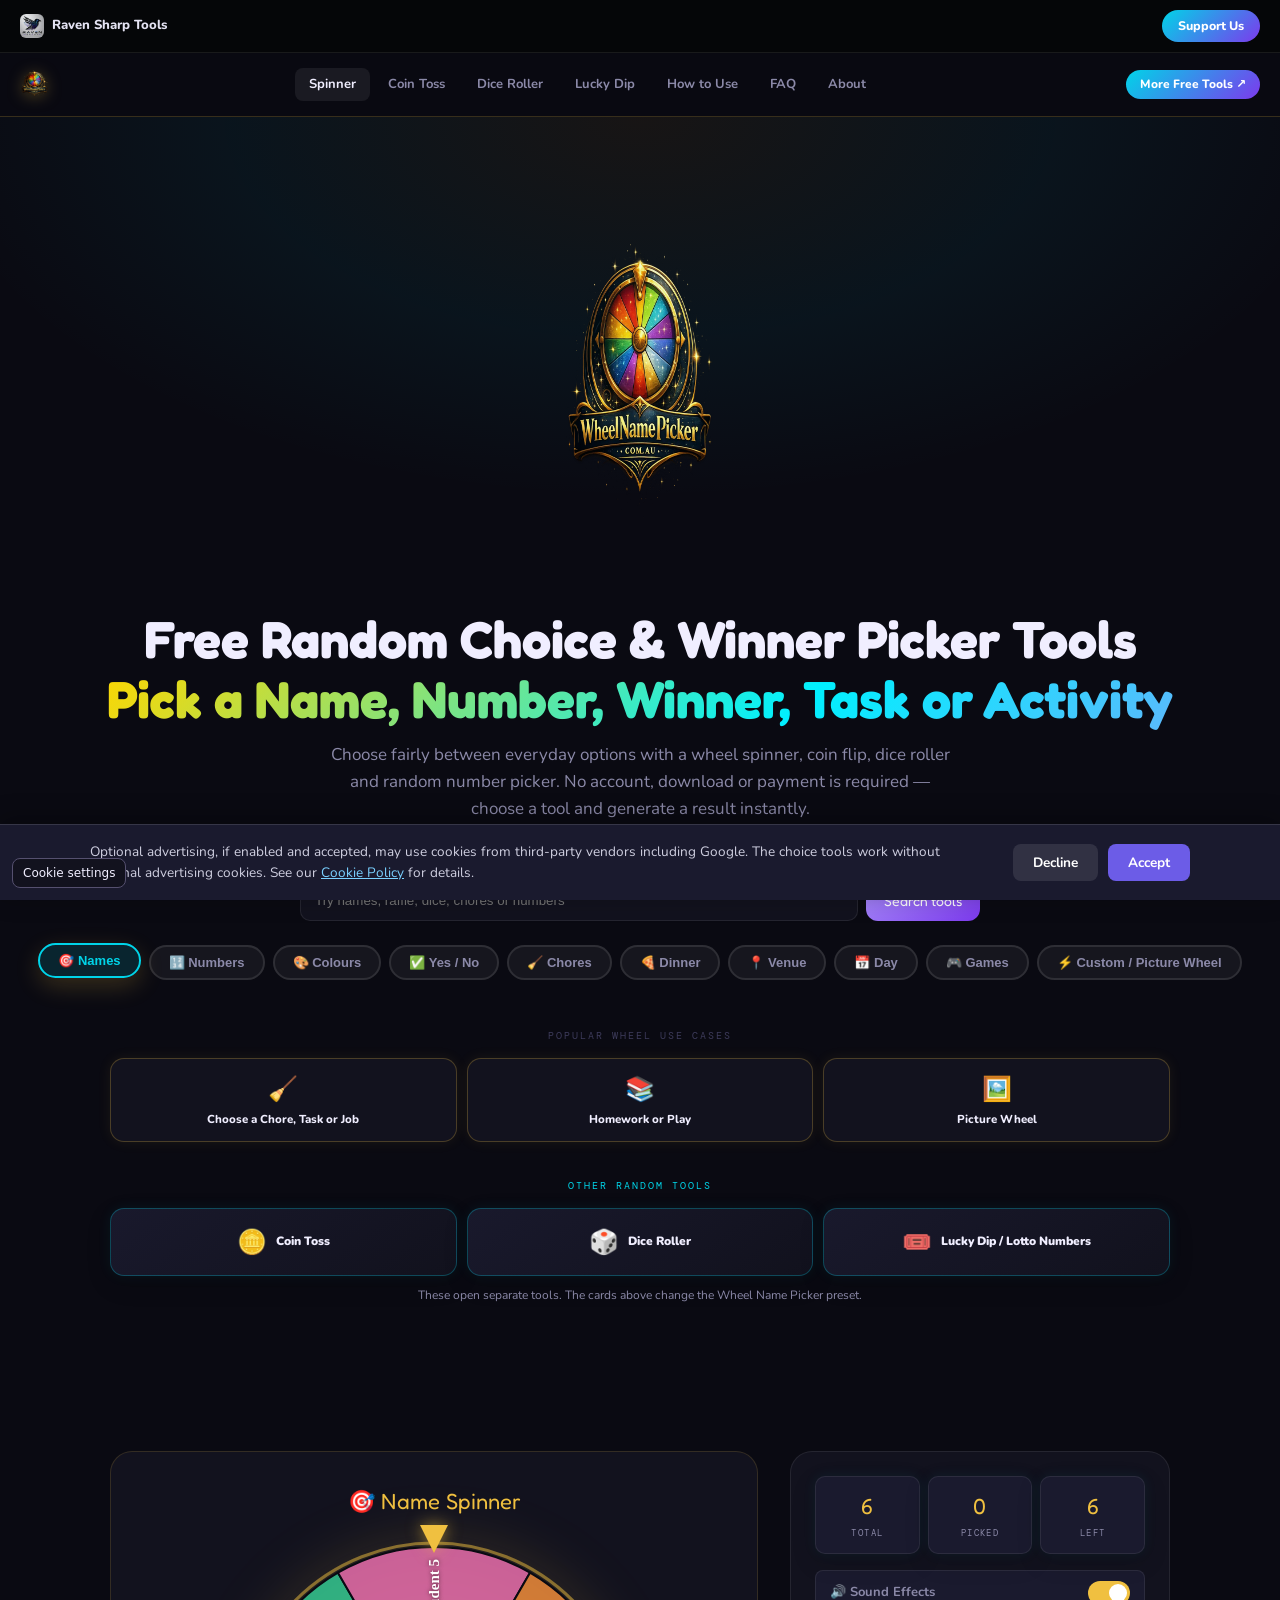
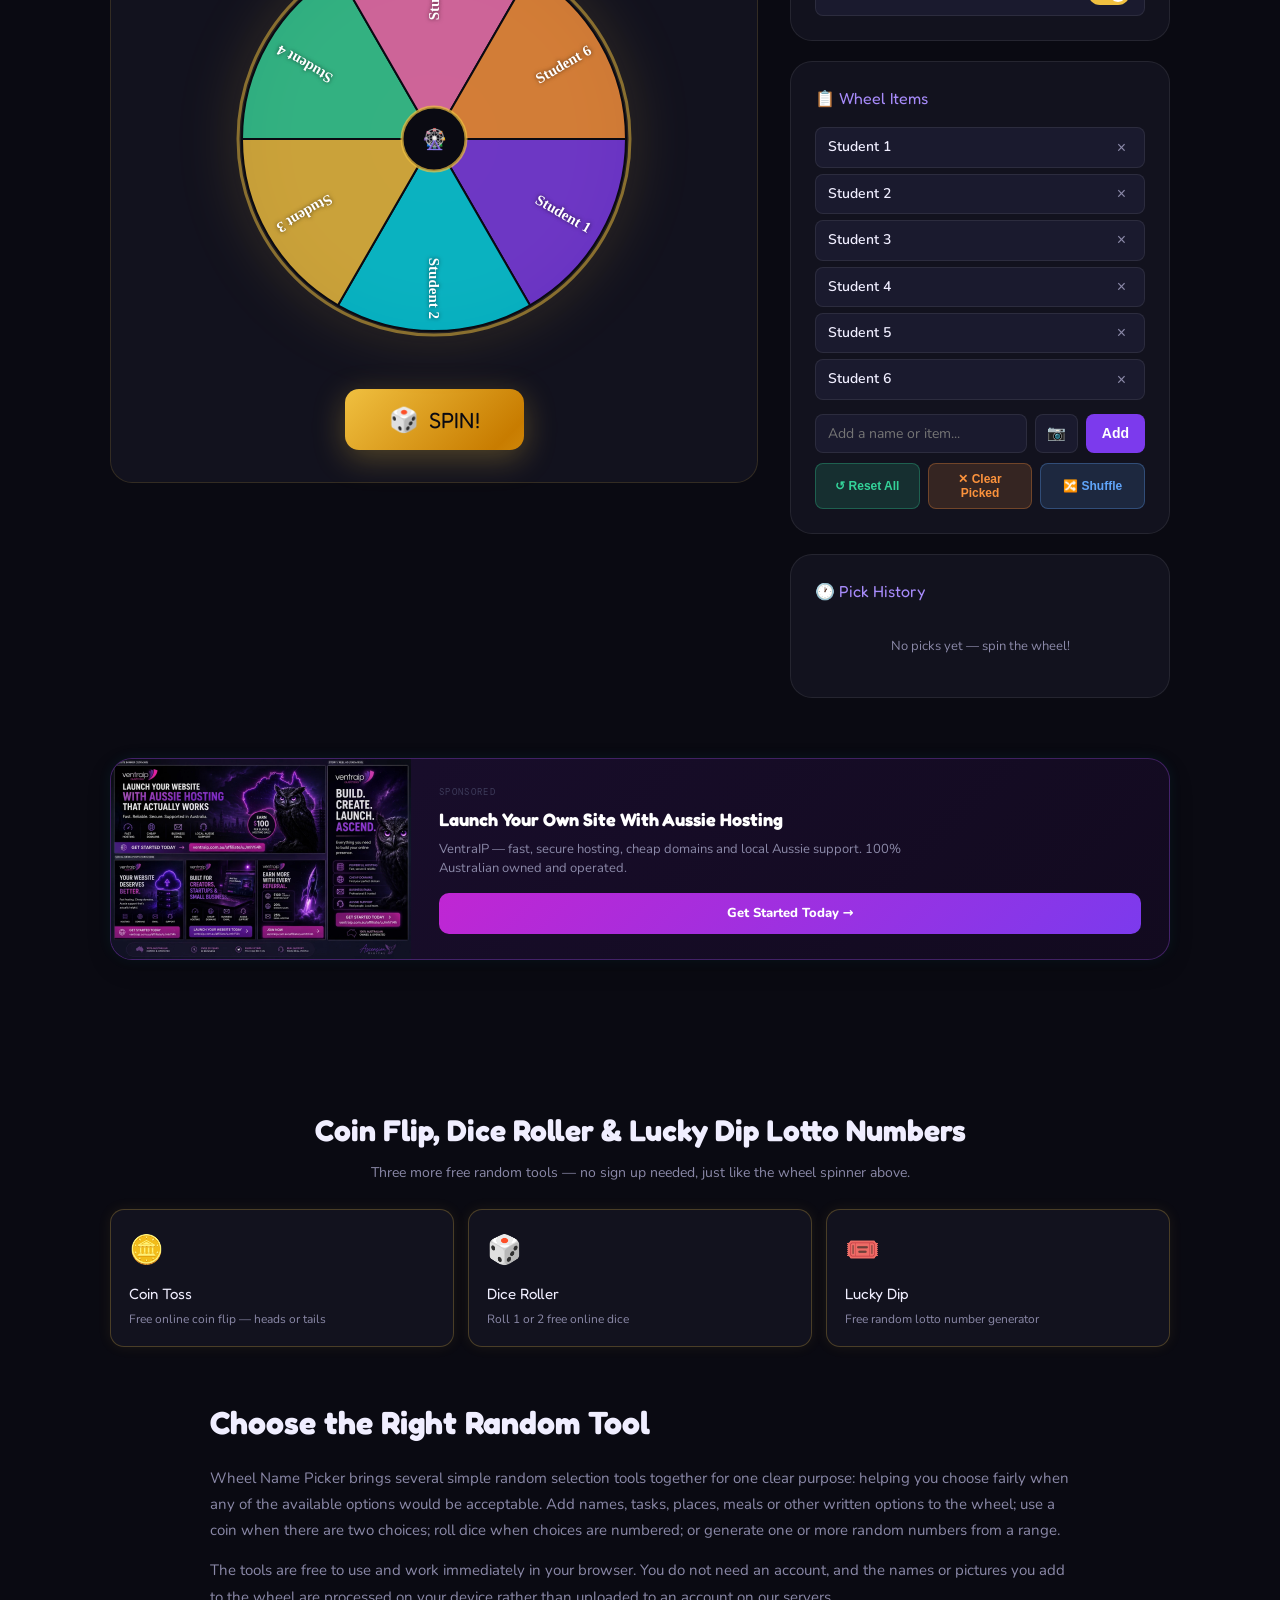
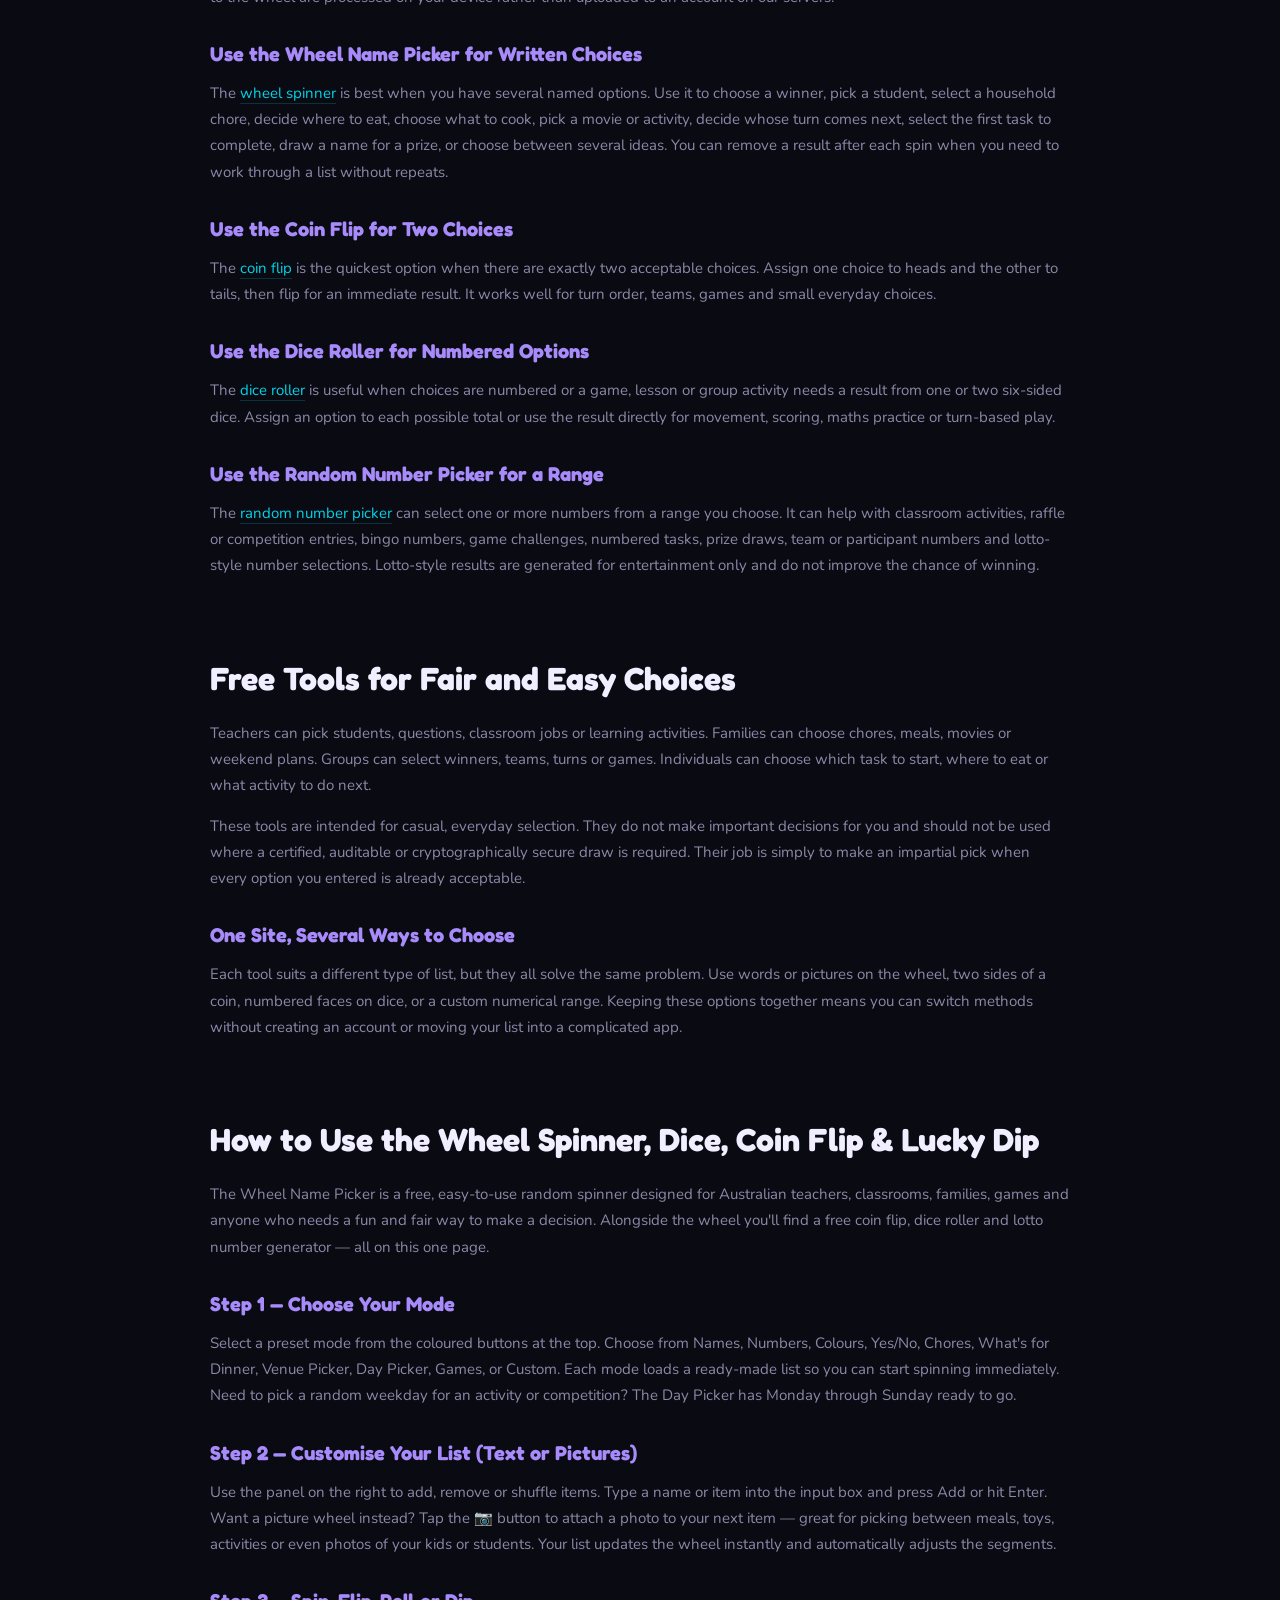
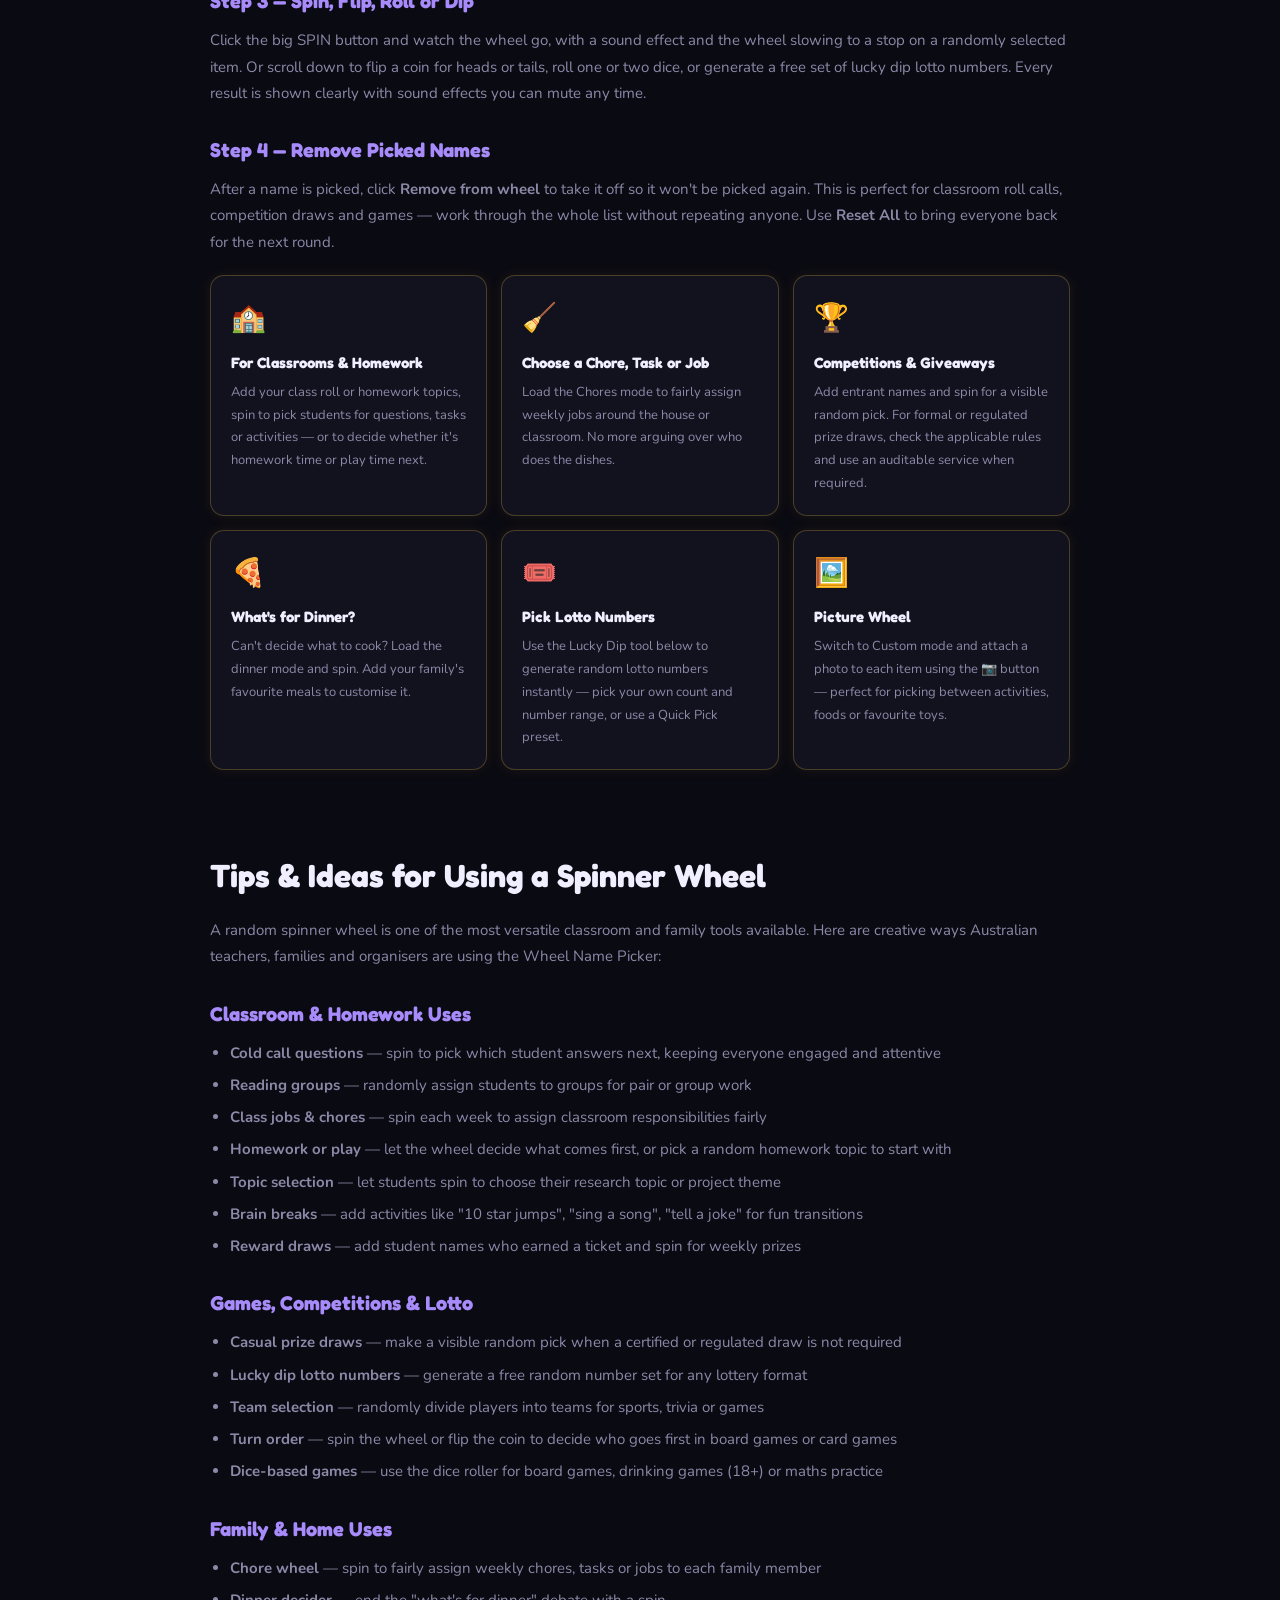
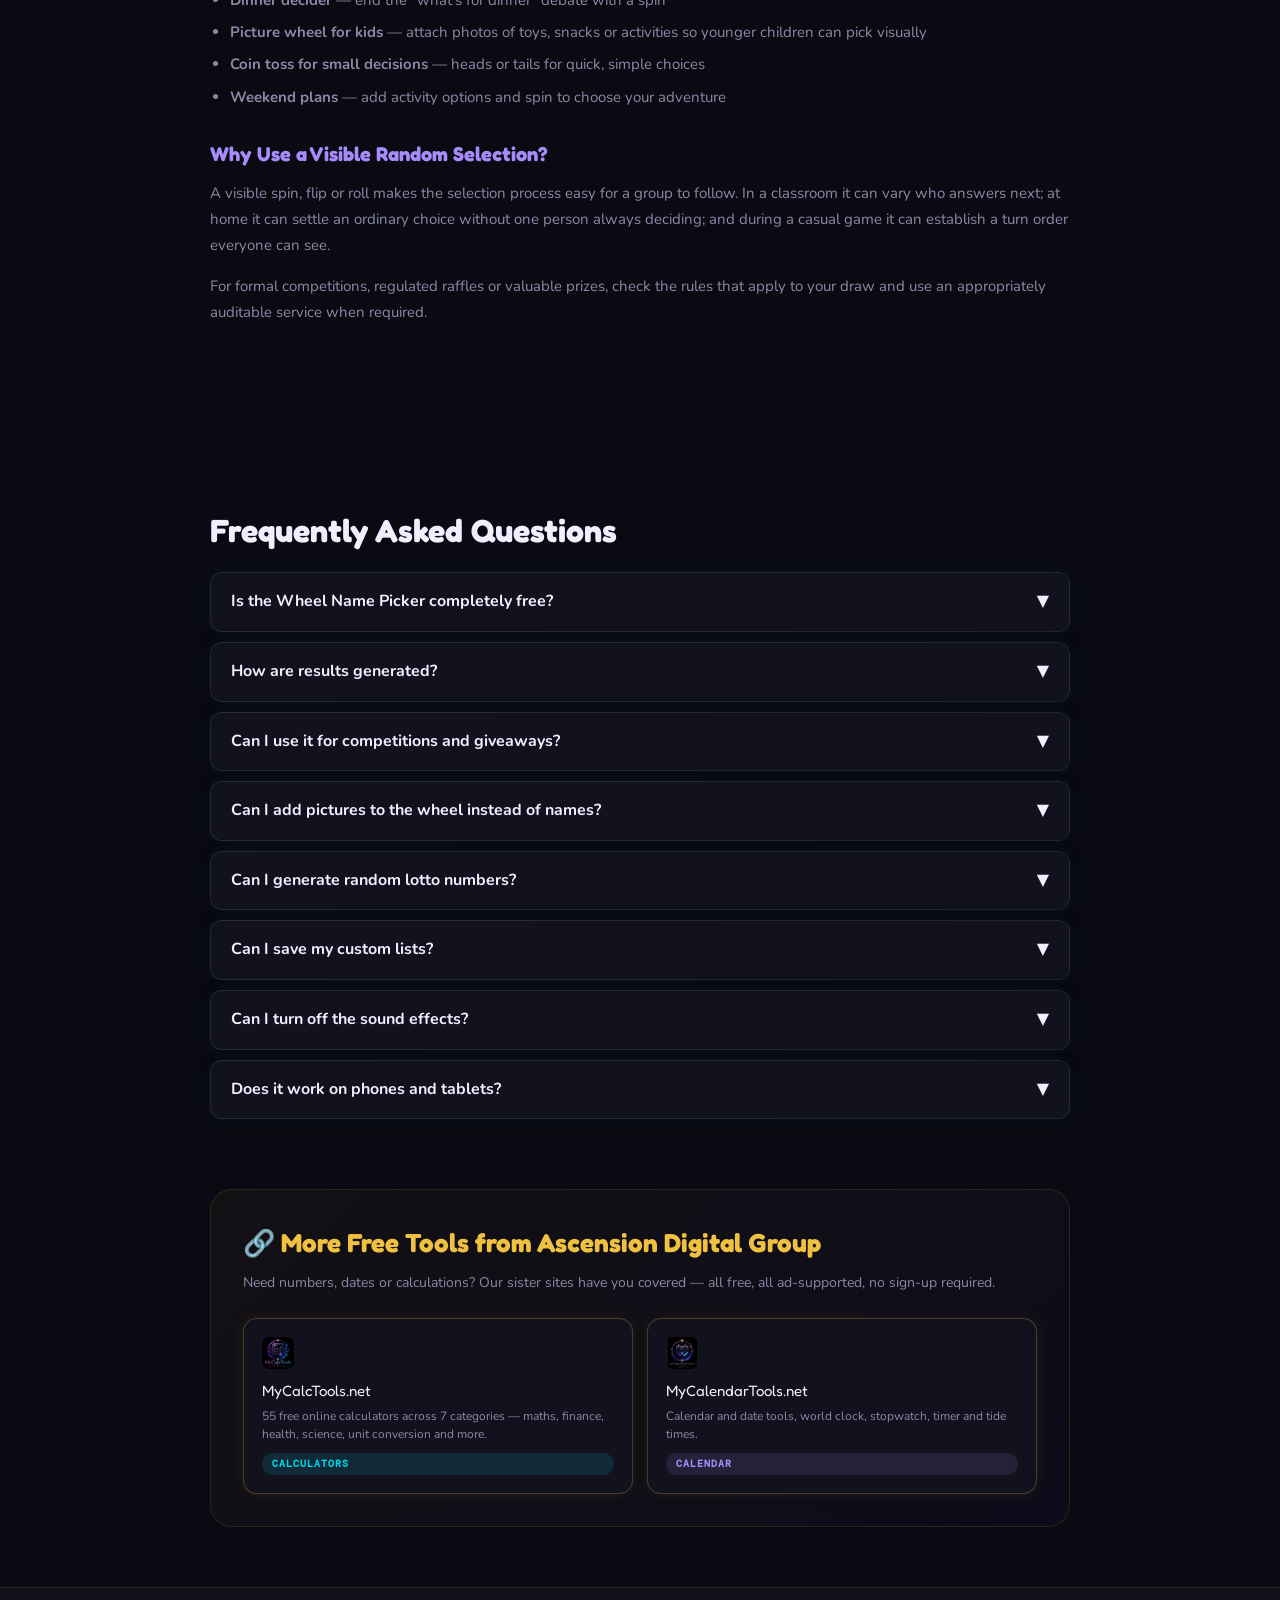
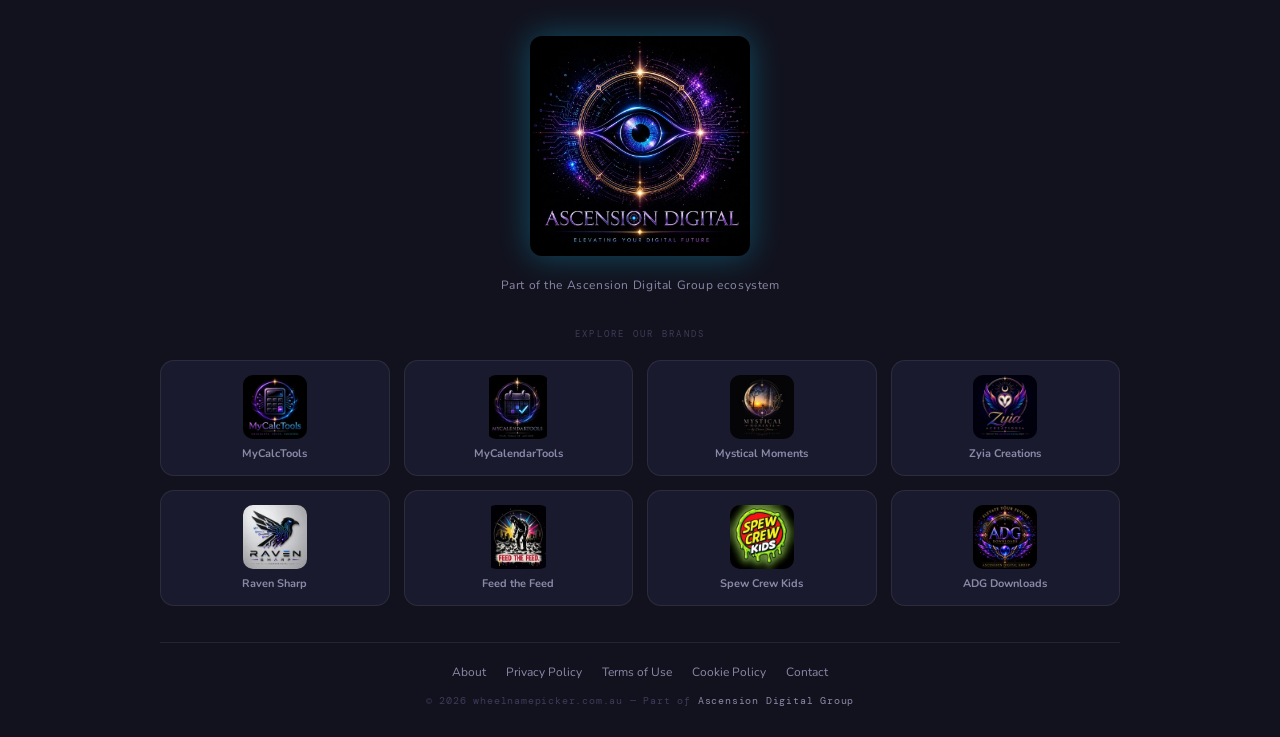
==== commit 2ce7e37d: "Correct public wording, storage descriptions and tool-page footers" ====
--- a/index.html
+++ b/index.html
@@ -1709,7 +1709,7 @@
 </style>
 <div id="cookie-consent-banner" class="cookie-consent-banner">
   <div class="cookie-consent-inner">
-    <p>We use cookies for basic site functionality and to show ads via Google AdSense. Third-party vendors, including Google, use cookies to serve ads based on your prior visits to this or other websites. See our <a href="/cookies">Cookie Policy</a> for details.</p>
+    <p>Optional advertising, if enabled and accepted, may use cookies from third-party vendors including Google. The choice tools work without optional advertising cookies. See our <a href="/cookies">Cookie Policy</a> for details.</p>
     <div class="cookie-consent-actions">
       <button class="cc-decline" onclick="ccDecline()">Decline</button>
       <button class="cc-accept" onclick="ccAccept()">Accept</button>
